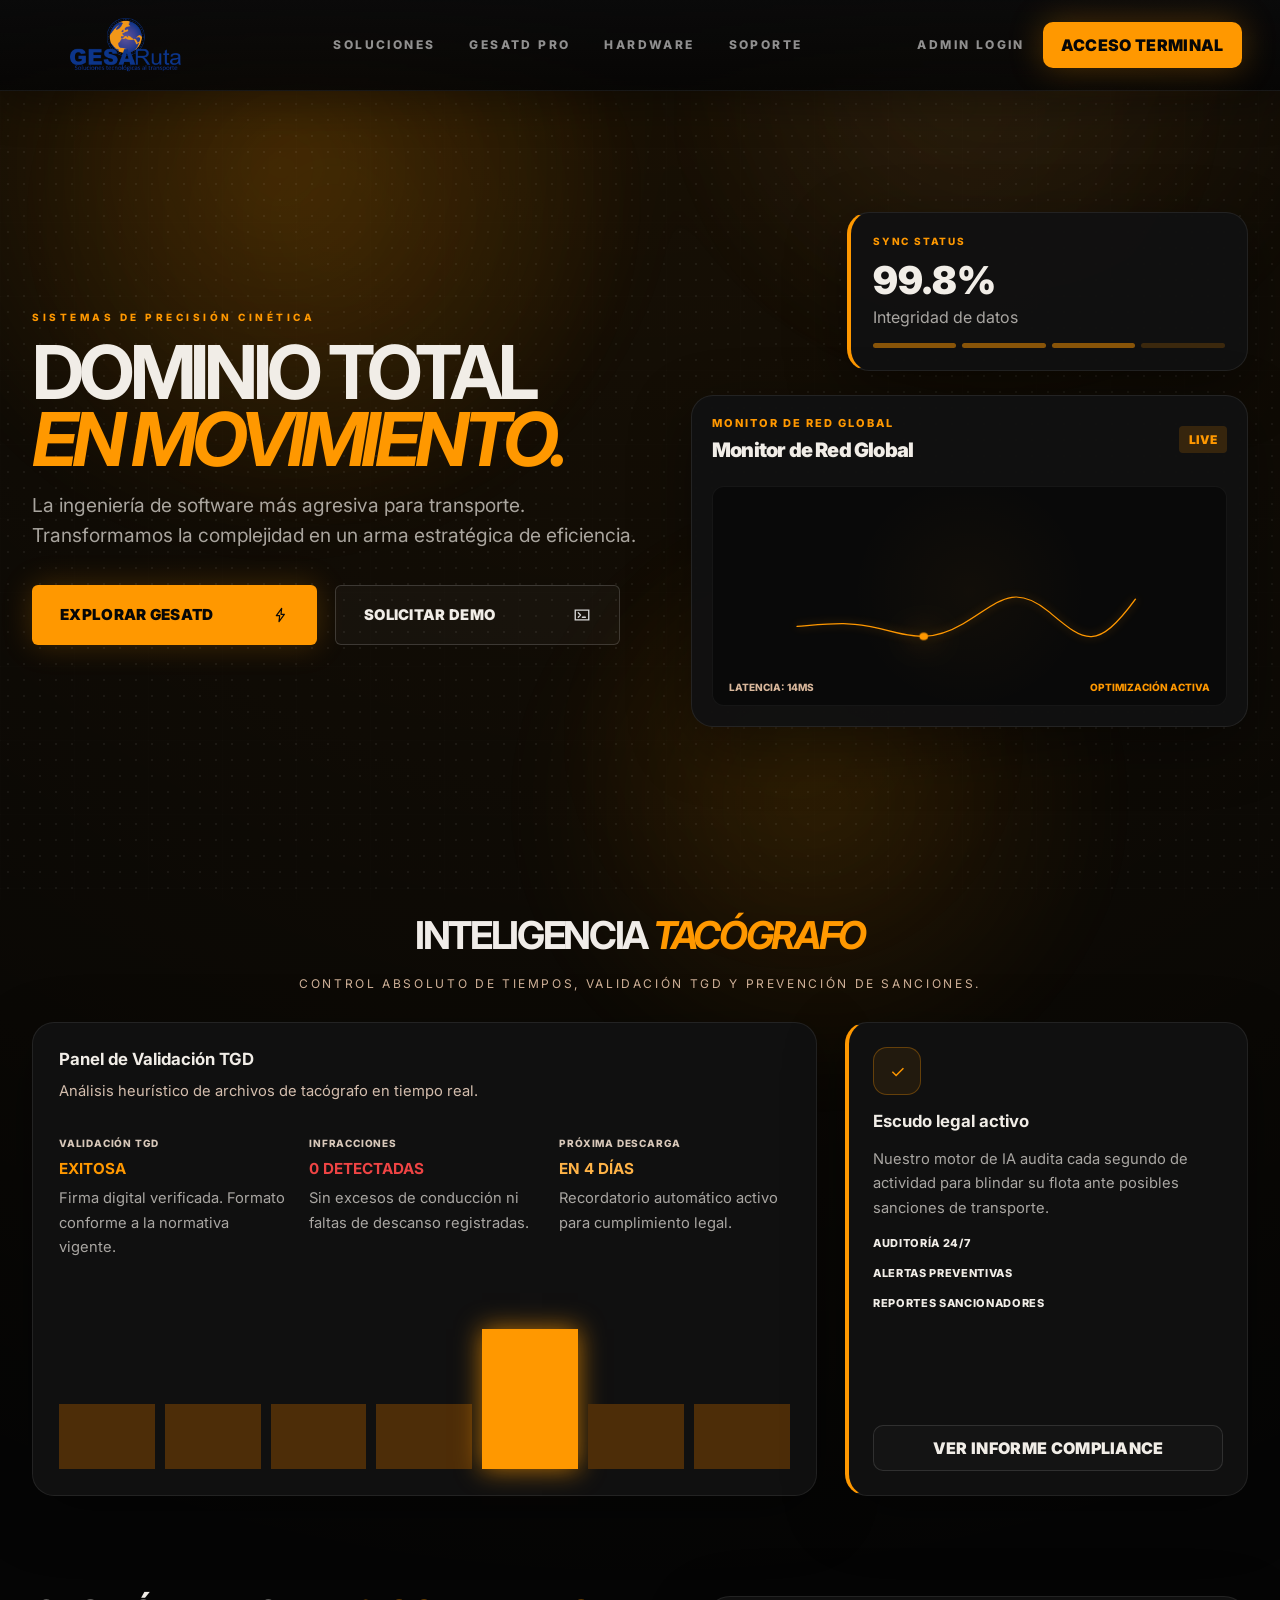
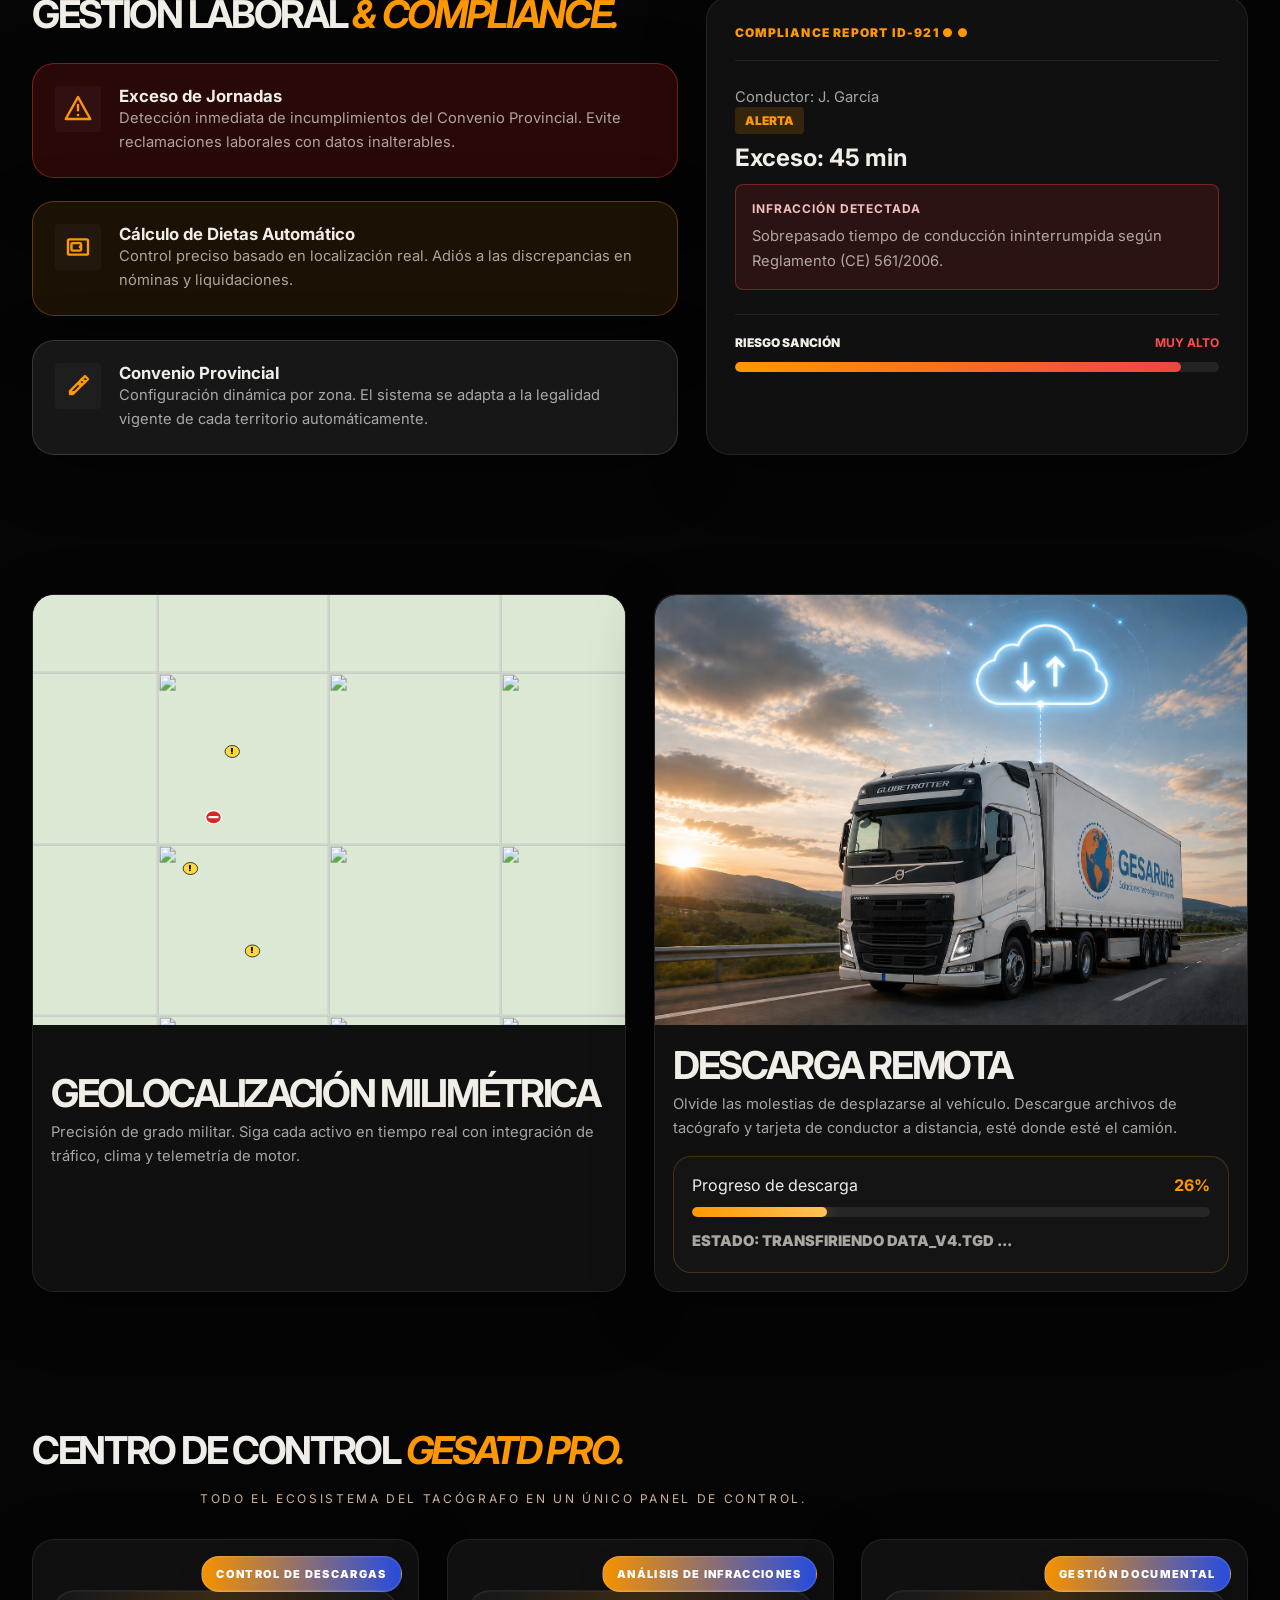
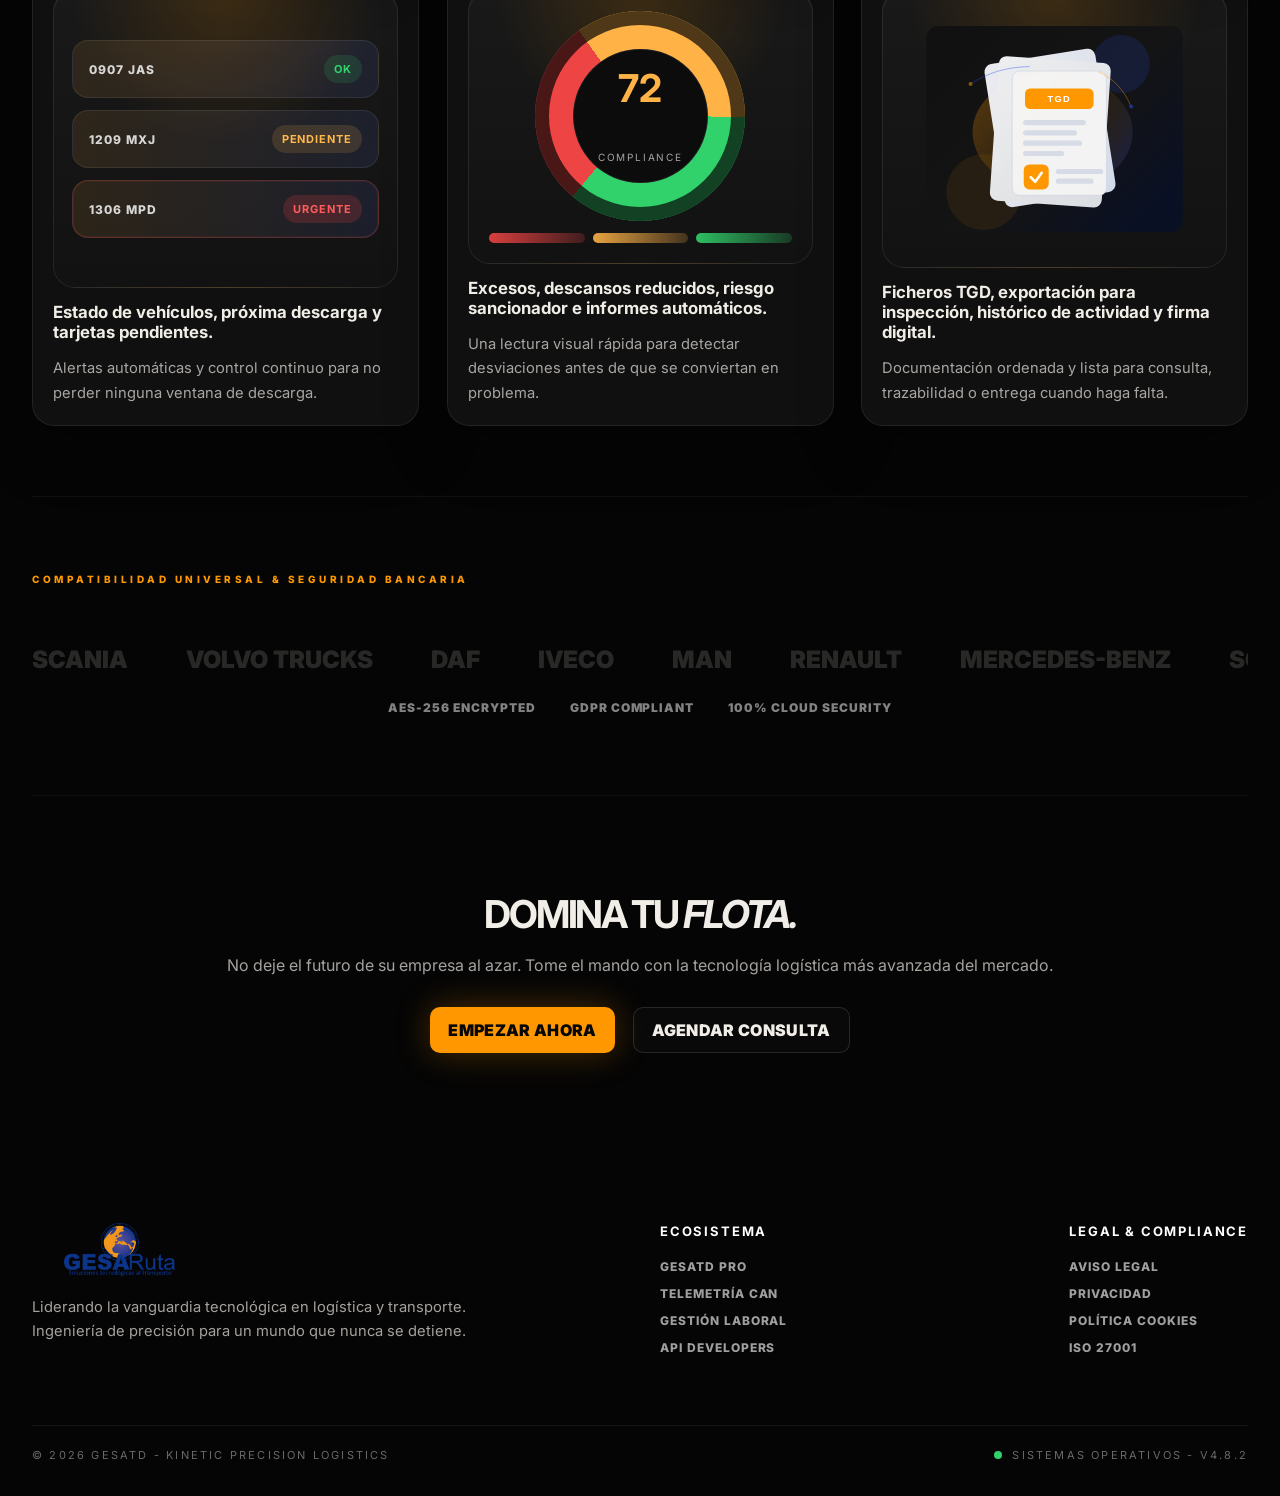
==== index.html @ 8fbcba7f "feat: refine control center cards" ====
<!DOCTYPE html>
<html lang="es">
  <head>
    <meta charset="UTF-8" />
    <meta name="viewport" content="width=device-width, initial-scale=1.0" />
    <title>Gesa Ruta</title>
    <link rel="preconnect" href="https://fonts.googleapis.com" />
    <link rel="preconnect" href="https://fonts.gstatic.com" crossorigin />
    <link href="https://fonts.googleapis.com/css2?family=Inter:wght@400;500;600;700;800;900&display=swap" rel="stylesheet" />
    <link rel="stylesheet" href="styles.css?v=control-center-1" />
  </head>
  <body>
    <div class="backdrop-grid"></div>
    <div class="backdrop-noise"></div>

    <header class="topbar">
      <div class="brand">
        <img class="brand-logo-full" src="gesaruta.png?v=2" alt="GesaRuta" />
      </div>

      <nav class="nav" aria-label="Navegación principal">
        <a href="#soluciones">Soluciones</a>
        <a href="#tacografo">Gesatd Pro</a>
        <a href="#hardware">Hardware</a>
        <a href="#contacto">Soporte</a>
      </nav>

      <div class="top-actions">
        <a class="link-muted" href="#contacto">Admin login</a>
        <a class="cta" href="#contacto">Acceso terminal</a>
      </div>
    </header>

    <main>
      <section class="hero section" id="hero">
        <div class="hero-copy reveal">
          <p class="eyebrow">Sistemas de precisión cinética</p>
          <h1>
            <span class="block">DOMINIO TOTAL</span>
            <span class="block accent">EN MOVIMIENTO.</span>
          </h1>
          <p class="lead">
            La ingeniería de software más agresiva para transporte. Transformamos la complejidad en un arma estratégica de eficiencia.
          </p>
          <div class="hero-actions">
            <a class="cta hero-cta" href="#soluciones">
              <span>Explorar GESATD</span>
              <svg class="cta-icon" aria-hidden="true" viewBox="0 0 24 24" role="img">
                <path d="M13 2L5 13h5l-1 9 8-11h-5l1-9z" fill="none" stroke="currentColor" stroke-width="1.8" stroke-linejoin="round" stroke-linecap="round" />
              </svg>
            </a>
            <a class="ghost hero-ghost" href="#contacto">
              <span>Solicitar demo</span>
              <svg class="ghost-icon" aria-hidden="true" viewBox="0 0 24 24" role="img">
                <path d="M3 5.5h18v13H3z" fill="none" stroke="currentColor" stroke-width="1.8" rx="2" ry="2" />
                <path d="M7 9l3 3-3 3" fill="none" stroke="currentColor" stroke-width="1.8" stroke-linecap="round" stroke-linejoin="round" />
                <path d="M12.5 15h4" fill="none" stroke="currentColor" stroke-width="1.8" stroke-linecap="round" />
              </svg>
            </a>
          </div>
        </div>

        <aside class="hero-side reveal">
          <article class="status-card">
            <p class="mini-label">Sync status</p>
            <div class="status-value">99.8%</div>
            <p class="mini-copy">Integridad de datos</p>
            <div class="progress-steps">
              <span></span><span></span><span></span><span></span>
            </div>
          </article>

          <article class="dashboard-card">
            <div class="card-head">
              <div>
                <p class="mini-label">Monitor de Red Global</p>
                <h3>Monitor de Red Global</h3>
              </div>
              <span class="live">Live</span>
            </div>
            <div class="graph-frame">
              <div class="graph-grid"></div>
              <svg class="graph-wave" viewBox="0 0 700 220" preserveAspectRatio="none" aria-hidden="true">
                <path id="graphPath" d="M 70 120 C 125 115, 155 110, 205 124 S 285 151, 340 115 S 420 38, 478 92 S 555 170, 620 70" />
                <circle class="graph-point" cx="0" cy="0" r="7">
                  <animateMotion dur="5.5s" repeatCount="indefinite" rotate="auto">
                    <mpath href="#graphPath" xlink:href="#graphPath"></mpath>
                  </animateMotion>
                </circle>
              </svg>
              <div class="graph-footer">
                <span>Latencia: 14ms</span>
                <span>Optimización activa</span>
              </div>
            </div>
          </article>
        </aside>
      </section>

      <section class="section feature-band reveal" id="soluciones">
        <div class="section-title center">
          <h2><span>INTELIGENCIA</span> <span class="accent">TACÓGRAFO</span></h2>
          <p>Control absoluto de tiempos, validación TGD y prevención de sanciones.</p>
        </div>

        <div class="split-layout" id="tacografo">
          <article class="wide-panel">
            <div class="panel-copy">
              <h3>Panel de Validación TGD</h3>
              <p>Análisis heurístico de archivos de tacógrafo en tiempo real.</p>
            </div>
            <div class="metrics-row">
              <div class="metric">
                <span>Validación TGD</span>
                <strong class="ok">Exitosa</strong>
                <p>Firma digital verificada. Formato conforme a la normativa vigente.</p>
              </div>
              <div class="metric">
                <span>Infracciones</span>
                <strong class="bad">0 detectadas</strong>
                <p>Sin excesos de conducción ni faltas de descanso registradas.</p>
              </div>
              <div class="metric">
                <span>Próxima descarga</span>
                <strong class="warn">En 4 días</strong>
                <p>Recordatorio automático activo para cumplimiento legal.</p>
              </div>
            </div>
            <div class="bar-chart">
              <span></span><span></span><span></span><span></span><span class="peak"></span><span></span><span></span>
            </div>
          </article>

          <article class="side-panel">
            <div class="side-icon">✓</div>
            <h3>Escudo legal activo</h3>
            <p>Nuestro motor de IA audita cada segundo de actividad para blindar su flota ante posibles sanciones de transporte.</p>
            <ul>
              <li>Auditoría 24/7</li>
              <li>Alertas preventivas</li>
              <li>Reportes sancionadores</li>
            </ul>
            <a class="ghost block-button" href="#contacto">Ver informe compliance</a>
          </article>
        </div>
      </section>

      <section class="section compliance reveal">
        <div class="two-col">
          <div class="left-stack">
            <h2>GESTIÓN LABORAL <span class="accent">& COMPLIANCE.</span></h2>
            <article class="alert-card red">
              <svg class="alert-ico" aria-hidden="true" viewBox="0 0 24 24" role="img">
                <path d="M12 3 2.8 19.5h18.4L12 3z" fill="none" stroke="currentColor" stroke-width="1.8" stroke-linejoin="round"/>
                <path d="M12 9v4" fill="none" stroke="currentColor" stroke-width="1.8" stroke-linecap="round"/>
                <circle cx="12" cy="16.5" r="1" fill="currentColor"/>
              </svg>
              <div>
                <h3>Exceso de Jornadas</h3>
                <p>Detección inmediata de incumplimientos del Convenio Provincial. Evite reclamaciones laborales con datos inalterables.</p>
              </div>
            </article>
            <article class="alert-card amber">
              <svg class="alert-ico" aria-hidden="true" viewBox="0 0 24 24" role="img">
                <rect x="4.5" y="6.3" width="15" height="11.4" rx="1.1" fill="none" stroke="currentColor" stroke-width="1.8"/>
                <rect x="7.1" y="9.1" width="7.2" height="5.6" rx="0.9" fill="none" stroke="currentColor" stroke-width="1.8"/>
                <circle cx="13.7" cy="11.9" r="1.2" fill="currentColor"/>
              </svg>
              <div>
                <h3>Cálculo de Dietas Automático</h3>
                <p>Control preciso basado en localización real. Adiós a las discrepancias en nóminas y liquidaciones.</p>
              </div>
            </article>
            <article class="alert-card gray">
              <svg class="alert-ico" aria-hidden="true" viewBox="0 0 24 24" role="img">
                <path d="M6 15.8 12.1 9.7l2.2 2.2-6.1 6.1H6v-2.2z" fill="none" stroke="currentColor" stroke-width="1.8" stroke-linejoin="round"/>
                <path d="M12.7 9 15 6.7l2.3 2.3-2.3 2.3z" fill="none" stroke="currentColor" stroke-width="1.8" stroke-linejoin="round"/>
                <path d="M14.9 6.8 17.2 4.5l2.3 2.3-2.3 2.3z" fill="none" stroke="currentColor" stroke-width="1.8" stroke-linejoin="round"/>
                <path d="M7 16.7h2.2" fill="none" stroke="currentColor" stroke-width="1.8" stroke-linecap="round"/>
              </svg>
              <div>
                <h3>Convenio Provincial</h3>
                <p>Configuración dinámica por zona. El sistema se adapta a la legalidad vigente de cada territorio automáticamente.</p>
              </div>
            </article>
          </div>

          <article class="report-card">
            <div class="report-head">
              <span>Compliance report ID-921</span>
              <span class="dots">● ●</span>
            </div>
            <div class="report-body">
              <p>Conductor: J. García</p>
              <span class="tag">Alerta</span>
              <h3>Exceso: 45 min</h3>
              <div class="issue-box">
                <strong>Infracción detectada</strong>
                <p>Sobrepasado tiempo de conducción ininterrumpida según Reglamento (CE) 561/2006.</p>
              </div>
            </div>
            <div class="risk">
              <div class="risk-head"><span>Riesgo sanción</span><strong>Muy alto</strong></div>
              <div class="risk-bar"><span></span></div>
            </div>
          </article>
        </div>
      </section>

      <section class="section geo-split reveal" id="geolocalizacion">
        <article class="geo-card">
          <div class="geo-map" aria-label="Mapa de ruta Santander Madrid con seguimiento en tiempo real">
            <div class="real-map-tiles" aria-hidden="true">
              <div class="real-map-grid">
                <img src="https://tile.openstreetmap.org/8/123/93.png" alt="" />
                <img src="https://tile.openstreetmap.org/8/124/93.png" alt="" />
                <img src="https://tile.openstreetmap.org/8/125/93.png" alt="" />
                <img src="https://tile.openstreetmap.org/8/126/93.png" alt="" />
                <img src="https://tile.openstreetmap.org/8/123/94.png" alt="" />
                <img src="https://tile.openstreetmap.org/8/124/94.png" alt="" />
                <img src="https://tile.openstreetmap.org/8/125/94.png" alt="" />
                <img src="https://tile.openstreetmap.org/8/126/94.png" alt="" />
                <img src="https://tile.openstreetmap.org/8/123/95.png" alt="" />
                <img src="https://tile.openstreetmap.org/8/124/95.png" alt="" />
                <img src="https://tile.openstreetmap.org/8/125/95.png" alt="" />
                <img src="https://tile.openstreetmap.org/8/126/95.png" alt="" />
                <img src="https://tile.openstreetmap.org/8/123/96.png" alt="" />
                <img src="https://tile.openstreetmap.org/8/124/96.png" alt="" />
                <img src="https://tile.openstreetmap.org/8/125/96.png" alt="" />
                <img src="https://tile.openstreetmap.org/8/126/96.png" alt="" />
              </div>
            </div>
            <svg class="geo-route" viewBox="0 0 820 720" preserveAspectRatio="none" role="img" aria-label="Ruta activa Santander Madrid">
              <defs>
                <pattern id="map-grid" width="52" height="52" patternUnits="userSpaceOnUse">
                  <path d="M 52 0 H 0 V 52" fill="none" stroke="#cad8c7" stroke-width="1" opacity=".55" />
                </pattern>
              </defs>
              <rect class="map-base" width="820" height="720" />
              <path class="map-water" d="M 0 0 H 820 V 56 C 738 66 682 50 602 58 C 527 66 470 62 394 72 C 320 82 247 63 168 73 C 89 84 43 86 0 72 Z" />
              <path class="map-coast" d="M 0 72 C 43 86 89 84 168 73 C 247 63 320 82 394 72 C 470 62 527 66 602 58 C 682 50 738 66 820 56" />
              <g class="map-terrain">
                <path d="M 30 96 L 88 72 L 151 83 L 205 116 L 181 154 L 111 151 L 57 132 Z" />
                <path d="M 172 91 L 246 78 L 312 98 L 294 151 L 226 167 L 169 135 Z" />
                <path d="M 446 90 L 512 72 L 585 86 L 638 126 L 606 165 L 519 151 L 459 132 Z" />
                <path d="M 620 93 L 724 88 L 802 126 L 778 183 L 689 174 L 629 139 Z" />
                <path d="M 68 185 L 139 171 L 206 197 L 188 252 L 112 265 L 54 226 Z" />
                <path d="M 292 183 L 369 164 L 442 190 L 426 242 L 340 255 L 279 225 Z" />
                <path d="M 501 203 L 574 184 L 647 215 L 625 270 L 543 279 L 487 245 Z" />
                <path d="M 682 228 L 772 215 L 836 256 L 803 314 L 722 302 L 674 269 Z" />
                <path d="M 27 310 L 104 291 L 171 322 L 145 379 L 61 371 L 10 342 Z" />
                <path d="M 209 304 L 287 285 L 360 321 L 336 380 L 252 372 L 194 338 Z" />
                <path d="M 405 315 L 487 292 L 571 329 L 543 392 L 456 385 L 392 350 Z" />
                <path d="M 612 350 L 700 329 L 787 366 L 760 431 L 668 425 L 600 387 Z" />
                <path d="M 93 432 L 171 412 L 250 443 L 224 502 L 139 505 L 77 466 Z" />
                <path d="M 302 441 L 386 419 L 460 452 L 437 514 L 348 519 L 289 478 Z" />
                <path d="M 514 448 L 602 426 L 683 462 L 659 523 L 564 527 L 501 487 Z" />
                <path d="M 6 565 L 80 543 L 154 579 L 128 638 L 44 633 L -12 600 Z" />
                <path d="M 193 557 L 273 535 L 349 570 L 326 632 L 234 635 L 180 593 Z" />
                <path d="M 407 560 L 495 535 L 573 575 L 544 637 L 454 636 L 394 599 Z" />
                <path d="M 621 563 L 713 541 L 805 583 L 779 647 L 683 646 L 609 605 Z" />
                <path d="M 115 665 L 205 646 L 284 686 L 254 737 L 152 731 L 93 697 Z" />
                <path d="M 508 664 L 604 643 L 693 686 L 666 737 L 558 735 L 489 700 Z" />
              </g>
              <rect class="map-grid-fill" width="820" height="720" fill="url(#map-grid)" />
              <g class="map-roads">
                <path class="road-main" d="M 392 101 C 350 116 307 135 284 161 C 268 181 270 198 276 207 C 284 230 300 254 322 287 C 281 312 240 337 205 363" />
                <path class="road-main" d="M 166 439 C 181 412 194 386 205 363 C 244 341 286 315 322 287 C 372 266 438 247 500 250 C 536 251 566 252 590 252" />
                <path class="road-main" d="M 379 592 C 346 575 319 571 296 572 C 314 506 324 433 322 360 C 321 331 320 306 322 287 C 410 244 523 202 642 174" />
                <path class="road-main" d="M 166 439 C 219 476 285 519 379 592" />
                <path class="road-main" d="M 118 224 C 126 274 159 324 205 363 C 198 393 185 419 166 439" />
                <path class="road-main" d="M 468 128 C 520 149 583 166 642 174 C 630 202 610 228 590 252" />
                <path class="road-main" d="M 468 128 C 516 154 554 195 590 252 C 640 245 698 233 760 218" />
                <path class="road-main" d="M 58 564 C 92 526 128 485 166 439" />
                <path class="road-minor" d="M 118 224 C 166 220 222 213 276 207" />
                <path class="road-minor" d="M 205 363 C 285 359 370 344 456 320 C 503 307 548 284 590 252" />
                <path class="road-minor" d="M 166 439 C 246 423 326 408 407 389 C 494 369 586 341 680 306" />
                <path class="road-minor" d="M 58 564 C 128 541 207 547 296 572" />
                <path class="road-minor" d="M 642 174 C 704 160 760 150 820 142" />
              </g>
              <g class="map-shields">
                <g transform="translate(302 220)"><rect width="34" height="18" rx="3"></rect><text x="17" y="12">A-67</text></g>
                <g transform="translate(214 400)"><rect width="32" height="18" rx="3"></rect><text x="16" y="12">A-62</text></g>
                <g transform="translate(335 284)"><rect width="35" height="19" rx="3"></rect><text x="17.5" y="13">AP-1</text></g>
                <g transform="translate(377 560)"><rect width="34" height="18" rx="3"></rect><text x="17" y="12">AP-6</text></g>
                <g transform="translate(635 154)"><rect width="34" height="18" rx="3"></rect><text x="17" y="12">AP-68</text></g>
                <g transform="translate(130 254)"><rect width="34" height="18" rx="3"></rect><text x="17" y="12">A-66</text></g>
              </g>
              <path class="geo-road" id="geo-road" d="M 477 52 L 438 84 L 423 182 L 403 241 L 392 297 L 387 348 L 348 369 L 278 359 L 214 324 L 190 296" />
              <path class="geo-path" id="geo-path" d="M 477 52 L 438 84 L 423 182 L 403 241 L 392 297 L 387 348 L 348 369 L 278 359 L 214 324 L 190 296" />
              <path class="geo-travelled" id="geo-travelled" d="M 477 52 L 438 84 L 423 182 L 403 241 L 392 297 L 387 348 L 348 369 L 278 359 L 214 324 L 190 296" />
              <g class="map-warnings">
                <g transform="translate(276 262)"><circle r="10" /><text y="4">!</text></g>
                <g transform="translate(218 458)"><circle r="10" /><text y="4">!</text></g>
                <g transform="translate(304 596)"><circle r="10" /><text y="4">!</text></g>
                <g class="blocked" transform="translate(250 372)"><circle r="11" /><rect x="-7" y="-2" width="14" height="4" rx="1" /></g>
              </g>
              <g class="route-pins">
                <circle class="pin-start" id="pin-start" cx="477" cy="52" r="8" />
                <path class="pin-end" id="pin-end" d="M190 286c-6 0-10 4-10 10 0 8 10 19 10 19s10-11 10-19c0-6-4-10-10-10z" />
                <circle class="pin-end-dot" id="pin-end-dot" cx="190" cy="296" r="3.5" />
              </g>
              <g class="geo-vehicle" id="geo-vehicle">
                <circle class="geo-pulse" r="18"></circle>
                <g class="geo-truck" aria-hidden="true" transform="scale(.72)">
                  <ellipse class="truck-shadow" cx="0" cy="14" rx="18" ry="7"></ellipse>
                  <rect class="truck-cargo" x="-15" y="-42" width="30" height="27" rx="3"></rect>
                  <path class="truck-cargo-lines" d="M-9 -37v17M0 -39v19M9 -37v17M-11 -29h22"></path>
                  <path class="truck-cab-face" d="M-17 -13h34l4 13v20h-42V0z"></path>
                  <path class="truck-roof" d="M-12 -20h24l5 7h-34z"></path>
                  <path class="truck-window" d="M-11 -10h22l3 10h-28z"></path>
                  <path class="truck-grille" d="M-10 5h20v10h-20z"></path>
                  <path class="truck-grille-line" d="M-7 8h14M-7 12h14"></path>
                  <circle class="truck-light left" cx="-14" cy="8" r="3"></circle>
                  <circle class="truck-light right" cx="14" cy="8" r="3"></circle>
                  <rect class="truck-bumper" x="-18" y="17" width="36" height="5" rx="2"></rect>
                </g>
              </g>
            </svg>
          </div>
          <div class="geo-copy">
            <h2>GEOLOCALIZACIÓN MILIMÉTRICA</h2>
            <p>Precisión de grado militar. Siga cada activo en tiempo real con integración de tráfico, clima y telemetría de motor.</p>
          </div>
        </article>

        <article class="download-card">
          <div class="download-visual">
            <img class="download-truck-image" src="camion_gesa_dr.png?v=6" alt="Camión GesaRuta" />
          </div>
          <div class="download-copy">
            <h2>DESCARGA REMOTA</h2>
            <p>Olvide las molestias de desplazarse al vehículo. Descargue archivos de tacógrafo y tarjeta de conductor a distancia, esté donde esté el camión.</p>
            <div class="download-progress">
              <div class="download-head">
                <span>Progreso de descarga</span>
                <strong id="download-percent">0%</strong>
              </div>
              <div class="download-bar" role="progressbar" aria-label="Progreso de descarga remota" aria-valuemin="0" aria-valuemax="100" aria-valuenow="0">
                <span id="download-fill"></span>
              </div>
              <p class="download-state" id="download-state">Estado: conectando con data_v4.tgd ...</p>
            </div>
          </div>
        </article>
      </section>

      <section class="section hardware reveal" id="hardware">
        <div class="section-title">
          <h2><span>CENTRO DE CONTROL</span> <span class="accent">GESATD PRO.</span></h2>
          <p>Todo el ecosistema del tacógrafo en un único panel de control.</p>
        </div>
        <div class="hardware-grid">
          <article class="hardware-card">
            <span class="chip">CONTROL DE DESCARGAS</span>
            <div class="module-visual module-downloads" aria-hidden="true">
              <div class="module-mini-dashboard">
                <div class="module-mini-row">
                  <span>0907 JAS</span>
                  <strong class="state-ok">OK</strong>
                </div>
                <div class="module-mini-row">
                  <span>1209 MXJ</span>
                  <strong class="state-pending">PENDIENTE</strong>
                </div>
                <div class="module-mini-row urgent">
                  <span>1306 MPD</span>
                  <strong class="state-urgent">URGENTE</strong>
                </div>
              </div>
            </div>
            <h3>Estado de vehículos, próxima descarga y tarjetas pendientes.</h3>
            <p>Alertas automáticas y control continuo para no perder ninguna ventana de descarga.</p>
          </article>
          <article class="hardware-card">
            <span class="chip">ANÁLISIS DE INFRACCIONES</span>
            <div class="module-visual module-compliance" aria-hidden="true">
              <div class="module-score-ring">
                <div class="module-score-core">
                  <strong>72</strong>
                  <span>Compliance</span>
                </div>
              </div>
              <div class="module-bar-legend">
                <span class="legend-red"></span>
                <span class="legend-amber"></span>
                <span class="legend-green"></span>
              </div>
            </div>
            <h3>Excesos, descansos reducidos, riesgo sancionador e informes automáticos.</h3>
            <p>Una lectura visual rápida para detectar desviaciones antes de que se conviertan en problema.</p>
          </article>
          <article class="hardware-card">
            <span class="chip">GESTIÓN DOCUMENTAL</span>
            <div class="module-visual module-docs" aria-hidden="true">
              <div class="doc-carousel">
                <img class="doc-slide is-active" src="doc-archive-1.svg?v=1" alt="" />
                <img class="doc-slide" src="doc-archive-2.svg?v=1" alt="" />
                <img class="doc-slide" src="doc-archive-3.svg?v=1" alt="" />
              </div>
            </div>
            <h3>Ficheros TGD, exportación para inspección, histórico de actividad y firma digital.</h3>
            <p>Documentación ordenada y lista para consulta, trazabilidad o entrega cuando haga falta.</p>
          </article>
        </div>
      </section>

      <section class="section compat reveal">
        <p class="eyebrow center">Compatibilidad universal & seguridad bancaria</p>
        <div class="compat-strip">
          <span>Scania</span><span>Volvo Trucks</span><span>Daf</span><span>Iveco</span><span>Man</span><span>Renault</span><span>Mercedes-Benz</span><span>Scania</span><span>Volvo Trucks</span><span>Daf</span>
        </div>
        <div class="security-row">
          <span>AES-256 encrypted</span>
          <span>GDPR compliant</span>
          <span>100% cloud security</span>
        </div>
      </section>

      <section class="section final-cta reveal">
        <h2>DOMINA TU <span class="accent">FLOTA.</span></h2>
        <p>No deje el futuro de su empresa al azar. Tome el mando con la tecnología logística más avanzada del mercado.</p>
        <div class="hero-actions center">
          <a class="cta" href="#contacto">Empezar ahora</a>
          <a class="ghost" href="#contacto">Agendar consulta</a>
        </div>
      </section>

      <section class="section contact reveal" id="contacto">
        <div class="contact-brand">
          <div class="brand">
            <img class="brand-logo-full" src="gesaruta.png?v=2" alt="GesaRuta" />
          </div>
          <p>Liderando la vanguardia tecnológica en logística y transporte. Ingeniería de precisión para un mundo que nunca se detiene.</p>
        </div>
        <div class="contact-cols">
          <div>
            <h3>Ecosistema</h3>
            <a href="#soluciones">Gesatd Pro</a>
            <a href="#hardware">Telemetría CAN</a>
            <a href="#contacto">Gestión laboral</a>
            <a href="#contacto">API developers</a>
          </div>
          <div>
            <h3>Legal & compliance</h3>
            <a href="#contacto">Aviso legal</a>
            <a href="#contacto">Privacidad</a>
            <a href="#contacto">Política cookies</a>
            <a href="#contacto">ISO 27001</a>
          </div>
        </div>
      </section>
    </main>

    <footer class="footer">
      <span>© 2026 GESATD - Kinetic precision logistics</span>
      <span class="status-dot"><i></i> Sistemas operativos - v4.8.2</span>
    </footer>

    <script src="script.js?v=control-center-2"></script>
  </body>
</html>
---- styles.css ----
:root {
  --bg: #050505;
  --panel: rgba(17, 17, 17, 0.96);
  --panel-soft: rgba(22, 22, 22, 0.9);
  --text: #f1ede7;
  --muted: rgba(241, 237, 231, 0.68);
  --accent: #ff9800;
  --accent-soft: rgba(255, 152, 0, 0.14);
  --red: #a72b2b;
  --amber: #6d4308;
  --line: rgba(255, 152, 0, 0.16);
}

* { box-sizing: border-box; }
html { scroll-behavior: smooth; }
body {
  margin: 0;
  font-family: "Inter", sans-serif;
  background: radial-gradient(circle at top, rgba(255, 152, 0, 0.08), transparent 34%), var(--bg);
  color: var(--text);
  overflow-x: hidden;
}
a { color: inherit; text-decoration: none; }

body::before,
body::after {
  content: "";
  position: fixed;
  inset: -20vmax;
  pointer-events: none;
  z-index: -1;
  background:
    radial-gradient(circle at 30% 30%, rgba(255, 152, 0, 0.16), transparent 24%),
    radial-gradient(circle at 70% 20%, rgba(255, 180, 90, 0.08), transparent 22%),
    radial-gradient(circle at 60% 75%, rgba(255, 152, 0, 0.1), transparent 20%);
  filter: blur(24px);
  animation: driftGlow 18s ease-in-out infinite alternate;
}
body::after {
  inset: -10vmax;
  opacity: 0.45;
  animation-duration: 26s;
  animation-direction: alternate-reverse;
}

.backdrop-grid, .backdrop-noise { position: fixed; inset: 0; pointer-events: none; }
.backdrop-grid {
  background-image: linear-gradient(rgba(255,255,255,0.03) 1px, transparent 1px), linear-gradient(90deg, rgba(255,255,255,0.03) 1px, transparent 1px);
  background-size: 74px 74px;
  opacity: 0.35;
  animation: gridMove 36s linear infinite;
}
.backdrop-noise {
  opacity: 0.06;
  background-image: radial-gradient(circle, #fff 1px, transparent 1px);
  background-size: 16px 16px;
  animation: noiseDrift 12s steps(6) infinite;
}

.section, .footer { width: min(1500px, calc(100% - 64px)); margin: 0 auto; }
.topbar {
  width: 100%;
  display: grid;
  grid-template-columns: auto 1fr auto;
  align-items: center;
  padding: 18px clamp(24px, 3vw, 48px); position: sticky; top: 0; z-index: 20;
  background: linear-gradient(180deg, rgba(10,10,10,0.98), rgba(5,5,5,0.88));
  backdrop-filter: blur(10px);
  border-bottom: 1px solid rgba(255,255,255,0.06);
  border-radius: 0;
  box-shadow: 0 12px 40px rgba(0, 0, 0, 0.35);
  gap: 24px;
}
.brand, .hero-actions, .security-row, .contact-cols, .progress-steps { display: flex; align-items: center; gap: 18px; }
.top-actions {
  display: flex;
  align-items: center;
  gap: 18px;
  justify-self: end;
}
.nav {
  display: flex;
  gap: 34px;
  justify-self: center;
  margin: 0;
}
.brand-logo-full {
  width: 180px !important;
  max-width: 180px !important;
  max-height: 54px !important;
  height: auto;
  display: block;
  object-fit: contain;
  flex: none;
}
.brand-name { font-weight: 900; font-size: 1.15rem; letter-spacing: 0.02em; line-height: 1; }
.nav a, .link-muted {
  text-transform: uppercase; font-size: 12px; letter-spacing: 0.2em; font-weight: 800; color: rgba(255,255,255,0.55);
  line-height: 1;
}

.section { padding: 70px 0; }
.section[id] { scroll-margin-top: 110px; }
.hero { min-height: 84vh; display: grid; grid-template-columns: 1.05fr 0.95fr; gap: 44px; align-items: center; }
.eyebrow {
  display: inline-block; color: var(--accent); text-transform: uppercase; letter-spacing: 0.35em;
  font-size: 10px; font-weight: 800; margin-bottom: 16px;
}
.center { text-align: center; }
h1, h2, h3, p { margin: 0; }
h1 {
  font-size: clamp(3rem, 5.8vw, 5.8rem); line-height: 0.9; letter-spacing: -0.07em;
  text-transform: uppercase; margin-bottom: 18px;
}
h2 {
  font-size: clamp(1.8rem, 3vw, 3.4rem); line-height: 0.96; letter-spacing: -0.06em; text-transform: uppercase;
}
h3 { font-size: 1.05rem; }
.block { display: block; }
.accent { color: var(--accent); font-style: italic; }
.lead, .section-title p, .geo-copy p, .download-card p, .final-cta p, .contact-brand p, .hardware-card p, .side-panel p, .wide-panel p, .metric p, .alert-card p, .report-body p {
  color: var(--muted); line-height: 1.65; font-size: 0.92rem;
}
.lead {
  max-width: 620px;
  font-size: 1.2rem;
  line-height: 1.55;
}

.cta, .ghost {
  min-height: 46px; padding: 0 18px; border-radius: 10px; display: inline-flex; align-items: center; justify-content: center;
  text-transform: uppercase; font-weight: 900; letter-spacing: 0.02em; transition: transform .2s ease, box-shadow .2s ease, border-color .2s ease;
}
.cta { background: var(--accent); color: #070707; box-shadow: 0 0 34px rgba(255,152,0,0.28); }
.ghost { border: 1px solid rgba(255,255,255,0.12); background: rgba(255,255,255,0.02); }
.cta:hover, .ghost:hover { transform: translateY(-2px); }

.hero-actions {
  gap: 18px;
  margin-top: 34px;
}
.hero-cta, .hero-ghost {
  min-height: 60px;
  padding: 0 28px;
  border-radius: 6px;
  min-width: 285px;
  justify-content: space-between;
  gap: 16px;
}
.hero-cta {
  font-size: 0.95rem;
  box-shadow: 0 0 30px rgba(255, 152, 0, 0.22);
}
.hero-ghost {
  font-size: 0.92rem;
  border-color: rgba(255,255,255,0.16);
  background: rgba(255,255,255,0.03);
}
.cta-icon, .ghost-icon {
  display: inline-flex;
  align-items: center;
  justify-content: center;
  flex: none;
}
.cta-icon { font-size: 1rem; }
.ghost-icon {
  width: 18px;
  height: 18px;
  opacity: 0.95;
}
.hero-cta .cta-icon {
  width: 16px;
  height: 16px;
  color: #0a0a0a;
}
.hero-ghost .ghost-icon {
  color: rgba(255,255,255,0.88);
}

.hero-side { display: grid; gap: 24px; }
.hero-copy { padding-top: 12px; }
.status-card, .dashboard-card, .wide-panel, .side-panel, .report-card, .geo-card, .download-card, .hardware-card, .alert-card {
  background: var(--panel); border: 1px solid rgba(255,255,255,0.08); border-radius: 22px;
  box-shadow: 0 18px 60px rgba(0,0,0,0.38);
}
.status-card { padding: 22px; width: 72%; justify-self: end; border-left: 4px solid var(--accent); }
.mini-label { color: var(--accent); text-transform: uppercase; letter-spacing: .18em; font-size: 10px; font-weight: 800; }
.status-value { font-size: clamp(2rem, 3vw, 2.8rem); font-weight: 900; margin: 10px 0 4px; }
.mini-copy { color: var(--muted); margin-bottom: 16px; }
.progress-steps { gap: 6px; }
.progress-steps span { display: block; height: 5px; border-radius: 999px; background: rgba(255, 152, 0, 0.5); flex: 1; }
.progress-steps span:last-child { background: rgba(255, 152, 0, 0.18); }
.progress-steps span:nth-child(1) { animation: pulseBar 1.8s ease-in-out infinite; }
.progress-steps span:nth-child(2) { animation: pulseBar 1.8s ease-in-out infinite 0.18s; }
.progress-steps span:nth-child(3) { animation: pulseBar 1.8s ease-in-out infinite 0.36s; }
.progress-steps span:nth-child(4) { animation: pulseBar 1.8s ease-in-out infinite 0.54s; }
.dashboard-card { padding: 20px; width: 100%; }
.card-head, .download-head, .risk-head { display: flex; justify-content: space-between; align-items: center; }
.card-head h3 { margin-top: 8px; font-size: 1.25rem; letter-spacing: -0.04em; font-weight: 900; }
.card-head .mini-label { margin-bottom: 2px; font-size: 11px; }
.live, .tag {
  background: rgba(255,152,0,0.16); color: var(--accent); padding: 6px 10px; border-radius: 4px;
  text-transform: uppercase; font-size: 12px; font-weight: 900;
}
.graph-frame {
  margin-top: 24px;
  min-height: 220px;
  background:
    radial-gradient(circle at 50% 48%, rgba(255, 152, 0, 0.035), transparent 42%),
    #090909;
  border-radius: 12px;
  border: 1px solid rgba(255,255,255,0.05);
  position: relative;
  overflow: hidden;
  padding: 20px 18px 18px;
}
.graph-grid {
  position: absolute;
  inset: 0;
  background:
    linear-gradient(transparent 49%, rgba(255, 152, 0, 0.04) 50%, transparent 51%),
    linear-gradient(90deg, transparent 49%, rgba(255, 152, 0, 0.03) 50%, transparent 51%);
  background-size: 100% 52px, 72px 100%;
  opacity: 0.12;
  animation: gridFloat 16s linear infinite;
}
.graph-wave {
  position: absolute;
  left: 8%;
  right: 8%;
  top: 34%;
  width: 84%;
  height: 120px;
  overflow: visible;
  animation: waveDrift 5.8s ease-in-out infinite;
}
.graph-wave path {
  fill: none;
  stroke: var(--accent);
  stroke-width: 2.2;
  stroke-linecap: round;
  stroke-linejoin: round;
  filter: drop-shadow(0 0 8px rgba(255, 152, 0, 0.45));
}
.graph-point {
  fill: var(--accent);
  filter: drop-shadow(0 0 24px rgba(255, 152, 0, 0.95));
  animation: beat 2.8s ease-in-out infinite;
  transform-box: fill-box;
  transform-origin: center;
}
.graph-footer {
  position: absolute;
  left: 16px;
  right: 16px;
  bottom: 12px;
  display: flex;
  justify-content: space-between;
  text-transform: uppercase;
  font-size: 10px;
  color: rgba(255,255,255,0.74);
  font-weight: 800;
}
.graph-frame::before {
  content: "";
  position: absolute;
  inset: 18px;
  border-radius: 10px;
  background: linear-gradient(90deg, transparent, rgba(255, 152, 0, 0.08), transparent);
  transform: translateX(-120%);
  animation: sweep 7s ease-in-out infinite;
}
.graph-footer span:first-child { color: #d9b79b; }
.graph-footer span:last-child { color: var(--accent); }

.section-title { margin-bottom: 28px; }
.section-title p { max-width: 880px; margin: 20px auto 0; letter-spacing: 0.22em; text-transform: uppercase; font-size: 12px; color: #d1b299; }
.section-title h2 span:first-child, .final-cta h2 span:first-child { color: #f0ece8; }

.split-layout, .two-col, .geo-split, .hardware-grid { display: grid; gap: 28px; }
.split-layout { grid-template-columns: 1.4fr 0.72fr; align-items: stretch; }
.wide-panel { padding: 26px; }
.panel-copy p { color: #d3bdad; margin-top: 10px; }
.metrics-row { margin-top: 28px; display: grid; grid-template-columns: repeat(3, 1fr); gap: 20px; }
.metric span { color: #d8c8ba; text-transform: uppercase; font-size: 10px; font-weight: 800; letter-spacing: .08em; }
.metric strong { display: block; margin: 8px 0 8px; font-size: 0.95rem; text-transform: uppercase; }
.ok { color: var(--accent); } .bad { color: #ef4444; } .warn { color: #ffb347; }
.bar-chart { margin-top: 30px; height: 180px; display: grid; grid-template-columns: repeat(7, 1fr); align-items: end; gap: 10px; }
.bar-chart span { display: block; height: 36%; background: #4d2d08; }
.bar-chart .peak { height: 78%; background: var(--accent); box-shadow: 0 0 24px rgba(255,152,0,0.7); }
.bar-chart span { animation: barRise 2.6s ease-in-out infinite alternate; transform-origin: bottom; }
.bar-chart span:nth-child(1) { animation-delay: 0s; }
.bar-chart span:nth-child(2) { animation-delay: 0.1s; }
.bar-chart span:nth-child(3) { animation-delay: 0.2s; }
.bar-chart span:nth-child(4) { animation-delay: 0.3s; }
.bar-chart span:nth-child(5) { animation-delay: 0.4s; }
.bar-chart span:nth-child(6) { animation-delay: 0.5s; }
.bar-chart span:nth-child(7) { animation-delay: 0.6s; }
.side-panel { padding: 24px; border-left: 4px solid var(--accent); display: flex; flex-direction: column; gap: 16px; }
.side-icon, .download-icon {
  width: 48px; height: 48px; display: grid; place-items: center; border-radius: 14px; border: 1px solid rgba(255,152,0,0.3); color: var(--accent); font-size: 1.1rem;
  background: rgba(255,152,0,0.08);
}
.side-panel ul { list-style: none; padding: 0; margin: 0; display: grid; gap: 16px; }
.side-panel li { font-weight: 800; text-transform: uppercase; font-size: 11px; letter-spacing: .06em; }
.block-button { width: 100%; margin-top: auto; }

.compliance { padding-top: 30px; }
.two-col { grid-template-columns: 1fr 0.84fr; }
.left-stack { display: grid; gap: 24px; }
.left-stack h2 { margin-bottom: 6px; }
.alert-card { padding: 22px; display: flex; gap: 18px; align-items: flex-start; }
.alert-card.red { border-color: rgba(167,43,43,.65); background: rgba(50,10,10,.82); }
.alert-card.amber { border-color: rgba(109,67,8,.85); background: rgba(35,21,7,.82); }
.alert-card.gray { border-color: rgba(255,255,255,.14); background: rgba(26,26,26,.92); }
.alert-ico {
  width: 46px; height: 46px; border-radius: 4px; display: grid; place-items: center; font-weight: 900;
  background: rgba(255,255,255,0.03); color: #ff9800; flex: none;
  padding: 7px;
  box-sizing: border-box;
}
.report-card { padding: 28px; border-radius: 24px; }
.report-head { padding-bottom: 20px; border-bottom: 1px solid rgba(255,255,255,.08); text-transform: uppercase; letter-spacing: .1em; color: var(--accent); font-size: 12px; font-weight: 900; }
.report-body { padding: 24px 0; }
.report-body h3 { margin: 14px 0 12px; font-size: 1.5rem; }
.issue-box { background: rgba(120,30,30,.28); border: 1px solid rgba(167,43,43,.65); border-radius: 8px; padding: 16px; }
.issue-box strong { display: block; text-transform: uppercase; font-size: 12px; letter-spacing: .08em; margin-bottom: 8px; color: #f3c0c0; }
.risk { border-top: 1px solid rgba(255,255,255,.08); padding-top: 20px; }
.risk-head { text-transform: uppercase; font-size: 12px; font-weight: 900; }
.risk-head strong { color: #ff4d4d; }
.risk-bar, .download-bar { margin-top: 12px; height: 10px; background: rgba(255,255,255,.08); border-radius: 999px; overflow: hidden; }
.risk-bar span, .download-bar span { display: block; height: 100%; border-radius: 999px; background: linear-gradient(90deg, #ff9800, #ef4444); width: 92%; }
.download-bar span {
  width: 0;
  background: linear-gradient(90deg, #ff9800, #ffc35a);
  box-shadow: 0 0 16px rgba(255, 152, 0, .48);
  transition: width 90ms linear;
}

.geo-split { grid-template-columns: 1fr 1fr; align-items: stretch; }
.geo-card, .download-card {
  padding: 0;
  overflow: hidden;
  height: 100%;
  display: grid;
  grid-template-rows: auto auto;
}
.geo-map,
.download-visual {
  height: clamp(340px, 35vw, 430px);
  min-height: 340px;
  overflow: hidden;
  width: 100%;
}
.geo-map {
  background: #dcefcf;
  position: relative;
  aspect-ratio: auto;
}
.geo-copy,
.download-copy {
  padding: 22px 18px 18px;
  display: flex;
  flex-direction: column;
  gap: 8px;
  min-height: 210px;
}
.geo-map-head, .geo-route { position: absolute; z-index: 1; }
.geo-map-head { z-index: 2; }
.geo-map-head {
  top: 14px; left: 14px; right: 14px; display: flex; justify-content: space-between; align-items: center;
  text-transform: uppercase; font-size: 11px; font-weight: 900; letter-spacing: .1em;
}
.geo-map-head strong, .geo-live {
  padding: 9px 11px;
  border-radius: 4px;
  background: rgba(255,255,255,.92);
  box-shadow: 0 4px 14px rgba(42, 58, 71, .16);
}
.geo-map-head strong { color: #2f3f33; }
.geo-live { display: inline-flex; align-items: center; gap: 8px; color: #2557d6; }
.geo-live i {
  width: 8px; height: 8px; border-radius: 50%; background: #32d46d;
  box-shadow: 0 0 13px #32d46d; animation: beat 1.35s ease-in-out infinite;
}
.geo-route { inset: 0; width: 100%; height: 100%; overflow: hidden; }
.geo-route,
.geo-route svg,
.geo-route > svg {
  width: 100%;
  height: 100%;
  display: block;
}
.real-map-tiles {
  position: absolute;
  inset: 0;
  z-index: 0;
  overflow: hidden;
  background: #dbe9d4;
}
.real-map-grid {
  position: absolute;
  left: 50%;
  top: 58%;
  width: 116%;
  aspect-ratio: 1;
  display: grid;
  grid-template-columns: repeat(4, 1fr);
  grid-template-rows: repeat(4, 1fr);
  transform: translate(-50%, -50%);
}
.real-map-grid img {
  display: block;
  width: 100%;
  height: 100%;
  object-fit: cover;
}
.map-base,
.map-water,
.map-coast,
.map-terrain,
.map-grid-fill,
.map-roads,
.map-shields,
.map-cities {
  display: none;
}
.map-base { fill: #f4efe2; }
.map-water { fill: #8ed0dc; }
.map-coast {
  fill: none;
  stroke: rgba(78, 135, 142, .58);
  stroke-width: 2;
}
.map-terrain path {
  fill: #bdeecb;
  opacity: .58;
}
.map-grid-fill { opacity: .13; }
.map-roads .road-main {
  fill: none;
  stroke: #ffffff;
  stroke-width: 5.8;
  stroke-linecap: round;
  stroke-linejoin: round;
  filter: drop-shadow(0 0 1px rgba(84, 96, 92, .62));
}
.map-roads .road-minor {
  fill: none;
  stroke: #bfc9c2;
  stroke-width: 1.7;
  stroke-linecap: round;
  stroke-linejoin: round;
  opacity: .78;
}
.map-shields rect {
  fill: #4f8edb;
  stroke: #ffffff;
  stroke-width: 1.5;
}
.map-shields text {
  fill: #ffffff;
  font-size: 10px;
  font-weight: 900;
  text-anchor: middle;
}
.map-cities text {
  fill: #4f5d58;
  font-size: 15px;
  font-weight: 700;
  paint-order: stroke;
  stroke: rgba(255,255,255,.9);
  stroke-width: 3.5px;
}
.geo-road,
.geo-path,
.geo-travelled,
.route-pins {
  display: none;
}
.geo-vehicle {
  display: none;
}
.geo-alt-route {
  fill: none;
  stroke: #5878ff;
  stroke-width: 4;
  stroke-linecap: round;
  stroke-linejoin: round;
  opacity: .72;
}
.geo-alt-route.second { opacity: .5; }
.geo-road { fill: none; stroke: #191071; stroke-width: 7; stroke-linecap: round; stroke-linejoin: round; }
.geo-path, .geo-travelled { fill: none; stroke-linecap: round; stroke-linejoin: round; }
.geo-path { stroke: #4326d8; stroke-width: 4.5; }
.geo-travelled { stroke: #0e00c7; stroke-width: 4.5; filter: drop-shadow(0 1px 2px rgba(8, 18, 94, .45)); }
.geo-pulse { fill: rgba(31,109,245,.22); transform-origin: center; animation: geoPing 1.6s ease-out infinite; }
.geo-vehicle.is-centered .geo-pulse { fill: rgba(255, 194, 91, .4); animation: geoLocate .7s ease-out 2; }
.geo-truck {
  transform-box: fill-box;
  transform-origin: center;
  filter: drop-shadow(0 2px 4px rgba(13, 21, 48, .35));
}
.truck-shadow { fill: rgba(15, 23, 42, .2); }
.truck-cargo { fill: #f8fafc; stroke: #172554; stroke-width: 1.5; }
.truck-cargo-lines {
  fill: none;
  stroke: #94a3b8;
  stroke-width: 1.1;
  stroke-linecap: round;
}
.truck-cab-face { fill: #2563eb; stroke: #172554; stroke-width: 1.6; }
.truck-roof { fill: #1d4ed8; stroke: #172554; stroke-width: 1.4; }
.truck-window { fill: #dbeafe; stroke: #172554; stroke-width: 1; }
.truck-grille { fill: #f8fafc; stroke: #172554; stroke-width: 1; }
.truck-grille-line {
  fill: none;
  stroke: #64748b;
  stroke-width: 1.4;
  stroke-linecap: round;
}
.truck-light { fill: #fde68a; stroke: #172554; stroke-width: .8; }
.truck-bumper { fill: #172554; }
.route-badges rect {
  fill: rgba(255,255,255,.94);
  stroke: #a9ada5;
  stroke-width: 1;
  filter: drop-shadow(0 3px 4px rgba(52, 63, 72, .24));
}
.route-badges text {
  fill: #347b1b;
  font-size: 15px;
  font-weight: 900;
}
.route-badges .km {
  fill: #545b57;
  font-size: 11px;
  font-weight: 700;
}
.map-warnings circle { fill: #ffd83d; stroke: #111; stroke-width: 1.2; }
.map-warnings text {
  fill: #111;
  font-size: 14px;
  font-weight: 900;
  text-anchor: middle;
}
.map-warnings .blocked circle { fill: #dc2626; stroke: #fff; stroke-width: 2; }
.map-warnings .blocked rect { fill: #fff; }
.pin-start { fill: #fff; stroke: #111; stroke-width: 4; }
.pin-end { fill: #d82323; stroke: #fff; stroke-width: 1.4; filter: drop-shadow(0 1px 2px rgba(0,0,0,.28)); }
.pin-end-dot { fill: #8e1111; stroke: #fff; stroke-width: 1.2; }
.real-map-labels text {
  fill: #202124;
  font-size: 18px;
  font-weight: 800;
  paint-order: stroke;
  stroke: rgba(255,255,255,.95);
  stroke-width: 5px;
  text-anchor: middle;
}
.download-card { align-content: start; }
.download-truck-image {
  width: 100%;
  height: 100%;
  object-fit: cover;
  object-position: center;
  display: block;
  border-radius: 22px 22px 0 0;
}
.download-progress { margin-top: 8px; background: rgba(255,255,255,.02); border: 1px solid rgba(255,152,0,.22); border-radius: 18px; padding: 18px; }
.download-head strong { color: var(--accent); font-variant-numeric: tabular-nums; }
.download-state { margin-top: 12px; text-transform: uppercase; font-size: 12px; font-weight: 900; color: #d2b39a; }

.hardware .section-title { margin-bottom: 30px; }
.hardware-grid { grid-template-columns: repeat(3, 1fr); }
.hardware-card {
  min-height: 440px;
  padding: 20px;
  position: relative;
  display: flex;
  flex-direction: column;
  gap: 14px;
}
.chip {
  position: absolute;
  right: 16px;
  top: 16px;
  font-size: 11px;
  font-weight: 900;
  letter-spacing: .12em;
  padding: 10px 14px;
  text-transform: uppercase;
  color: #fff;
  border-radius: 999px;
  border: 1px solid rgba(255,255,255,.14);
  background: linear-gradient(90deg, rgba(255,152,0,.96), rgba(41,82,240,.92));
  box-shadow: 0 12px 26px rgba(0,0,0,.24), 0 0 0 1px rgba(255,255,255,.04) inset;
  backdrop-filter: blur(10px);
  max-width: calc(100% - 32px);
  white-space: nowrap;
}
.module-visual {
  margin-top: 30px;
  flex: 1;
  min-height: 180px;
  border-radius: 22px;
  border: 1px solid rgba(255,255,255,.08);
  overflow: hidden;
  position: relative;
  background:
    radial-gradient(circle at top, rgba(255,152,0,.16), transparent 45%),
    linear-gradient(180deg, rgba(255,255,255,.04), rgba(255,255,255,.01));
  box-shadow: inset 0 1px 0 rgba(255,255,255,.04);
}
.module-downloads {
  padding: 18px;
  display: flex;
  align-items: center;
}
.module-mini-dashboard {
  width: 100%;
  display: grid;
  gap: 12px;
}
.module-mini-row {
  display: flex;
  justify-content: space-between;
  align-items: center;
  padding: 14px 16px;
  border-radius: 16px;
  background:
    linear-gradient(90deg, rgba(255,152,0,.08), rgba(41,82,240,.08)),
    rgba(255,255,255,.03);
  border: 1px solid rgba(255,255,255,.08);
  text-transform: uppercase;
  font-size: 12px;
  font-weight: 800;
  letter-spacing: .08em;
}
.module-mini-row span { color: rgba(255,255,255,.82); }
.module-mini-row strong {
  font-size: 11px;
  padding: 7px 10px;
  border-radius: 999px;
  letter-spacing: .08em;
}
.state-ok { background: rgba(49, 210, 107, .14); color: #31d26b; }
.state-pending { background: rgba(255, 184, 77, .14); color: #ffb84d; }
.state-urgent { background: rgba(255, 70, 70, .18); color: #ff5d5d; }
.module-mini-row.urgent {
  border-color: rgba(255, 90, 90, .24);
  box-shadow: inset 0 0 0 1px rgba(255, 90, 90, .08);
}

.module-compliance {
  display: grid;
  place-items: center;
  gap: 12px;
  padding: 20px;
}
.module-score-ring {
  width: min(210px, 78%);
  aspect-ratio: 1;
  border-radius: 50%;
  background:
    radial-gradient(circle at center, rgba(255,255,255,.04) 0 45%, transparent 46%),
    conic-gradient(from 220deg, #ef4444 0 29%, #ffb347 29% 64%, #31d26b 64% 100%);
  display: grid;
  place-items: center;
  box-shadow: inset 0 0 0 14px rgba(5,5,5,.7);
}
.module-score-core {
  width: 64%;
  aspect-ratio: 1;
  border-radius: 50%;
  background: #0c0c0c;
  border: 1px solid rgba(255,255,255,.08);
  display: grid;
  place-items: center;
  text-align: center;
}
.module-score-core strong {
  font-size: clamp(2rem, 3vw, 2.8rem);
  line-height: 1;
  color: #ffb347;
}
.module-score-core span {
  margin-top: 4px;
  font-size: 10px;
  text-transform: uppercase;
  letter-spacing: .18em;
  color: rgba(255,255,255,.62);
}
.module-bar-legend {
  width: 100%;
  display: grid;
  grid-template-columns: repeat(3, 1fr);
  gap: 8px;
}
.module-bar-legend span {
  height: 10px;
  border-radius: 999px;
}
.legend-red { background: linear-gradient(90deg, rgba(239,68,68,.9), rgba(239,68,68,.2)); }
.legend-amber { background: linear-gradient(90deg, rgba(255,179,71,.9), rgba(255,179,71,.2)); }
.legend-green { background: linear-gradient(90deg, rgba(49,210,107,.9), rgba(49,210,107,.2)); }

.module-docs {
  display: flex;
  align-items: center;
  justify-content: center;
  padding: 18px;
}
.doc-carousel {
  position: relative;
  width: min(280px, 84%);
  aspect-ratio: 5 / 4;
}
.doc-slide {
  position: absolute;
  inset: 0;
  width: 100%;
  height: 100%;
  object-fit: contain;
  opacity: 0;
  transform: scale(.98) translateY(8px);
  transition: opacity .75s ease, transform .75s ease;
}
.doc-slide.is-active {
  opacity: 1;
  transform: scale(1) translateY(0);
}

.compat { border-top: 1px solid rgba(255,255,255,.05); border-bottom: 1px solid rgba(255,255,255,.05); padding-bottom: 80px; }
.compat-strip {
  margin: 44px 0 26px; display: grid; grid-template-columns: repeat(10, max-content); gap: 58px; opacity: .15;
  text-transform: uppercase; font-size: 1.5rem; font-weight: 900; white-space: nowrap; overflow: hidden;
  animation: marquee 18s linear infinite;
}
.security-row { justify-content: center; gap: 34px; text-transform: uppercase; color: rgba(255,255,255,.5); font-size: 12px; font-weight: 900; letter-spacing: .08em; }
.final-cta { text-align: center; padding: 100px 0; }
.final-cta p { max-width: 900px; margin: 20px auto 0; font-size: 1rem; }
.final-cta .center { justify-content: center; margin-top: 28px; }

.contact { display: grid; grid-template-columns: 1fr 1fr; gap: 40px; align-items: start; }
.contact-brand p { max-width: 460px; margin-top: 18px; }
.contact-cols { align-items: start; justify-content: space-between; }
.contact-cols div { display: grid; gap: 12px; }
.contact-cols h3 { text-transform: uppercase; letter-spacing: .14em; font-size: 13px; color: #fff; margin-bottom: 8px; }
.contact-cols a { color: rgba(255,255,255,.62); text-transform: uppercase; letter-spacing: .08em; font-size: 12px; font-weight: 800; }
.footer {
  display: flex; justify-content: space-between; align-items: center; padding: 22px 0 34px; color: rgba(255,255,255,.4);
  border-top: 1px solid rgba(255,255,255,.06); text-transform: uppercase; letter-spacing: .2em; font-size: 11px;
}
.status-dot { display: inline-flex; align-items: center; gap: 10px; }
.status-dot i { width: 8px; height: 8px; border-radius: 50%; background: #31d26b; display: inline-block; }

.reveal { opacity: 0; transform: translateY(22px); transition: opacity .7s ease, transform .7s ease; }
.reveal.is-visible { opacity: 1; transform: translateY(0); }

.floating {
  transition: transform 200ms ease, box-shadow 200ms ease, border-color 200ms ease;
  will-change: transform;
}
.floating:hover {
  transform: translateY(-6px) scale(1.01);
  box-shadow: 0 24px 70px rgba(0, 0, 0, 0.55);
  border-color: rgba(255, 152, 0, 0.25);
}

@keyframes wave {
  0%, 100% { transform: translateX(-4px) rotate(7deg); }
  50% { transform: translateX(4px) rotate(7deg); }
}
@keyframes waveDrift {
  0%, 100% { transform: translateX(0) translateY(0); }
  50% { transform: translateX(6px) translateY(-2px); }
}
@keyframes driftGlow {
  from { transform: translate3d(-2%, -1%, 0) scale(1); }
  to { transform: translate3d(2%, 1%, 0) scale(1.08); }
}
@keyframes gridMove {
  from { background-position: 0 0, 0 0; }
  to { background-position: 72px 72px, 72px 72px; }
}
@keyframes noiseDrift {
  0%, 100% { transform: translate3d(0, 0, 0); }
  50% { transform: translate3d(-1.5%, 1%, 0); }
}
@keyframes beat {
  0%, 100% { transform: scale(1); }
  50% { transform: scale(1.12); }
}
@keyframes sweep {
  0% { transform: translateX(-120%); }
  55% { transform: translateX(120%); }
  100% { transform: translateX(120%); }
}
@keyframes scanMove {
  0% { transform: translate3d(-18%, -4%, 0) rotate(4deg); opacity: 0; }
  20% { opacity: 0.35; }
  50% { transform: translate3d(8%, 4%, 0) rotate(4deg); opacity: 0.5; }
  80% { opacity: 0.25; }
  100% { transform: translate3d(18%, 10%, 0) rotate(4deg); opacity: 0; }
}
@keyframes gridFloat {
  from { transform: translateY(0); }
  to { transform: translateY(48px); }
}
@keyframes pulseBar {
  0%, 100% { opacity: 0.45; transform: scaleY(0.85); }
  50% { opacity: 1; transform: scaleY(1.1); }
}
@keyframes barRise {
  from { transform: scaleY(0.92); }
  to { transform: scaleY(1.08); }
}
@keyframes mapPulse {
  from { filter: brightness(0.95) saturate(1); }
  to { filter: brightness(1.08) saturate(1.12); }
}
@keyframes geoPing {
  0% { opacity: .7; transform: scale(.45); }
  100% { opacity: 0; transform: scale(1.85); }
}
@keyframes geoLocate {
  0% { opacity: 1; transform: scale(.45); }
  100% { opacity: 0; transform: scale(2.5); }
}
@keyframes floatIcon {
  0%, 100% { transform: translateY(0); }
  50% { transform: translateY(-10px); }
}
@keyframes marquee {
  from { transform: translateX(0); }
  to { transform: translateX(-14%); }
}

@media (max-width: 1100px) {
  .hero, .split-layout, .two-col, .geo-split, .hardware-grid, .contact { grid-template-columns: 1fr; }
  .nav { display: none; }
  .status-card { width: 100%; justify-self: stretch; }
  .geo-map,
  .download-visual {
    height: clamp(280px, 42vw, 350px);
    min-height: 280px;
  }
  .geo-map { aspect-ratio: auto; }
  .geo-copy,
  .download-copy { min-height: 190px; }
  .real-map-grid {
    top: 58%;
    width: 120%;
  }
}

@media (max-width: 720px) {
  .section, .footer { width: min(100% - 28px, 1500px); }
  .topbar { gap: 12px; padding: 14px 18px; grid-template-columns: auto 1fr; }
  .top-actions { gap: 10px; }
  .nav { display: none; }
  .brand-logo-full { width: 140px !important; max-width: 140px !important; max-height: 44px !important; }
  .hero-actions { flex-direction: column; align-items: stretch; }
  .cta, .ghost { width: 100%; }
  .hero-cta, .hero-ghost { min-width: 0; }
  .metrics-row { grid-template-columns: 1fr; }
  .geo-map,
  .download-visual {
    height: clamp(210px, 58vw, 280px);
    min-height: 210px;
  }
  .geo-map { aspect-ratio: auto; }
  .geo-copy,
  .download-copy {
    padding: 18px 18px 18px;
    min-height: 170px;
  }
  .real-map-grid {
    top: 52%;
    width: 132%;
  }
  .geo-map-head {
    top: 10px;
    left: 10px;
    right: 10px;
    font-size: 9px;
    gap: 8px;
    flex-wrap: wrap;
  }
  .geo-map-head strong, .geo-live { padding: 7px 9px; }
  .geo-hud {
    grid-template-columns: 1fr;
    bottom: 10px;
    left: 10px;
    right: 10px;
    gap: 6px;
  }
  .geo-hud div:last-child { grid-column: auto; }
  .geo-hud div { padding: 8px 10px; }
  .geo-hud span { font-size: 8px; }
  .geo-hud strong { font-size: 11px; }
  .compat-strip { gap: 28px; font-size: 1.1rem; }
  .footer { flex-direction: column; gap: 10px; align-items: flex-start; }
}
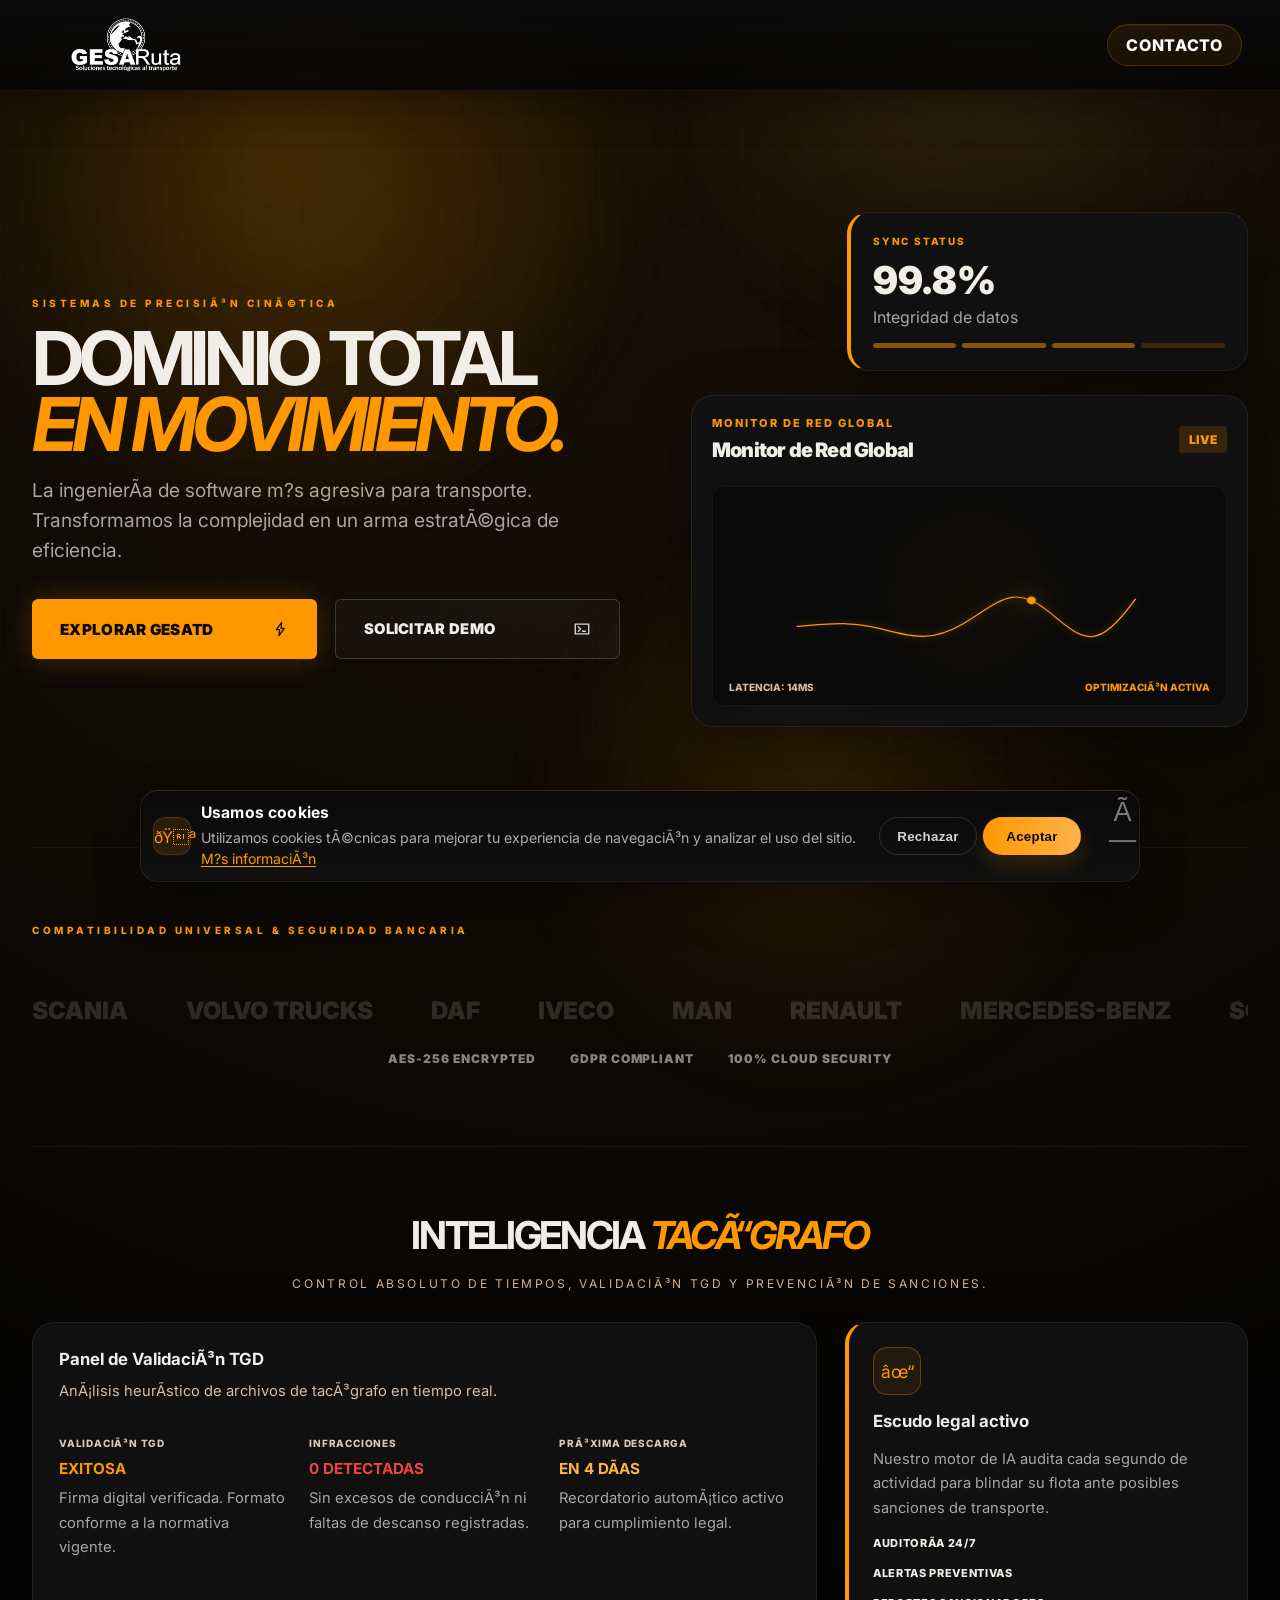
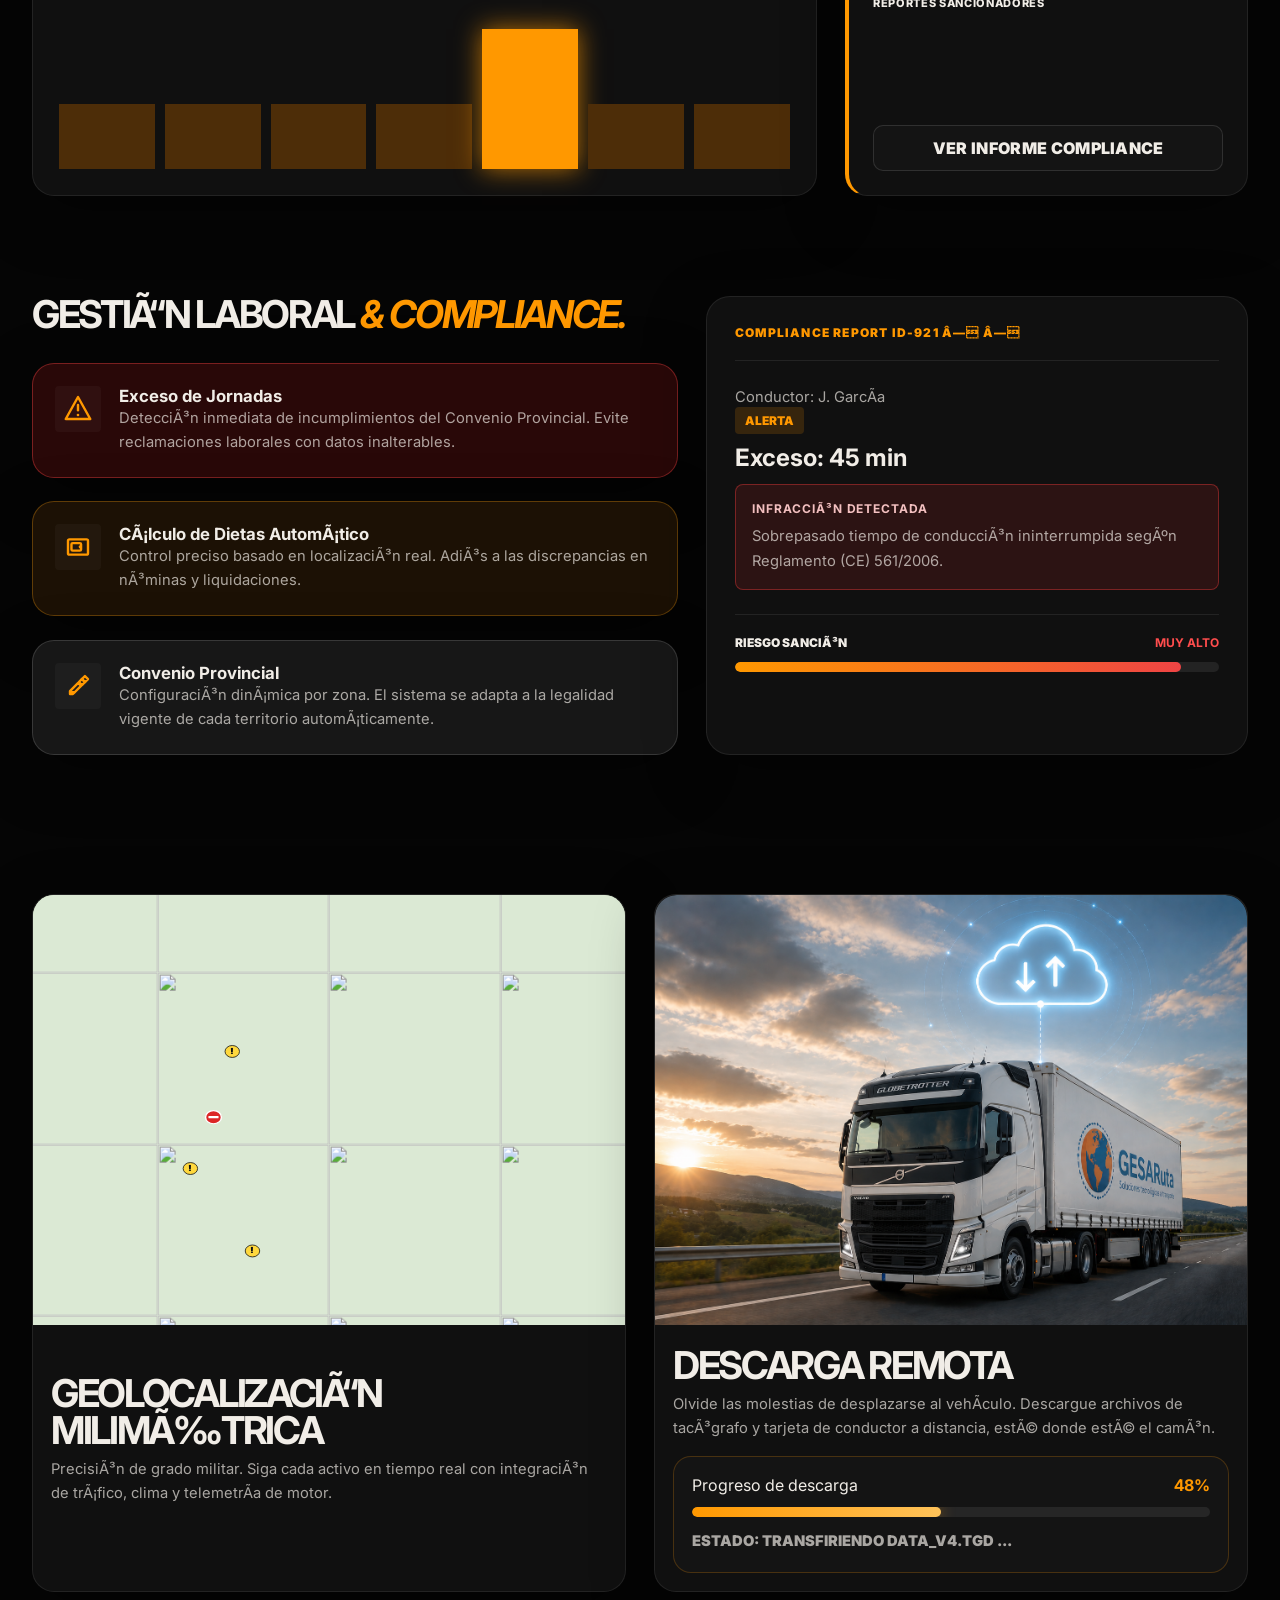
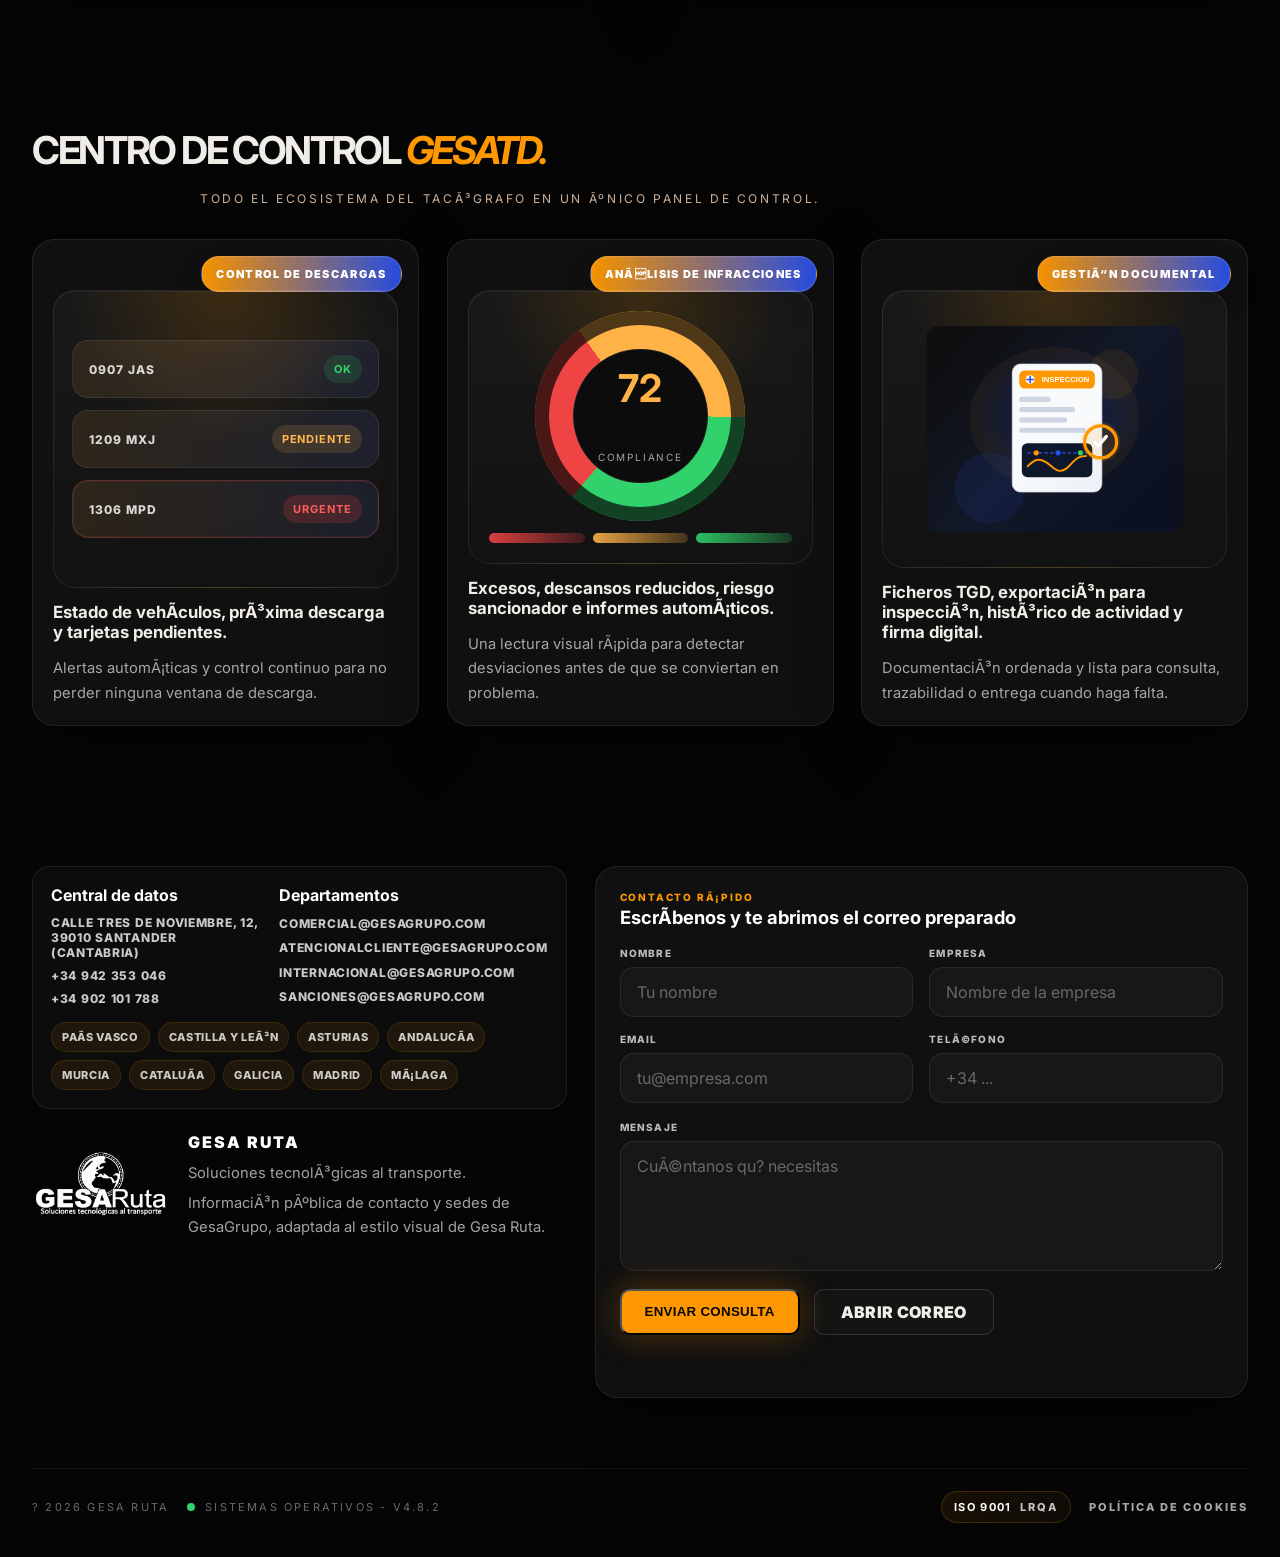
==== commit 05303c42: "feat: clean contact and cookies branding" ====
--- a/index.html
+++ b/index.html
@@ -4,10 +4,12 @@
     <meta charset="UTF-8" />
     <meta name="viewport" content="width=device-width, initial-scale=1.0" />
     <title>Gesa Ruta</title>
+    <link rel="icon" type="image/png" href="gesaruta-blanco.png?v=3" />
+    <link rel="apple-touch-icon" href="gesaruta-blanco.png?v=3" />
     <link rel="preconnect" href="https://fonts.googleapis.com" />
     <link rel="preconnect" href="https://fonts.gstatic.com" crossorigin />
     <link href="https://fonts.googleapis.com/css2?family=Inter:wght@400;500;600;700;800;900&display=swap" rel="stylesheet" />
-    <link rel="stylesheet" href="styles.css?v=control-center-1" />
+    <link rel="stylesheet" href="styles.css?v=contact-7" />
   </head>
   <body>
     <div class="backdrop-grid"></div>
@@ -15,32 +17,24 @@
 
     <header class="topbar">
       <div class="brand">
-        <img class="brand-logo-full" src="gesaruta.png?v=2" alt="GesaRuta" />
-      </div>
-
-      <nav class="nav" aria-label="Navegación principal">
-        <a href="#soluciones">Soluciones</a>
-        <a href="#tacografo">Gesatd Pro</a>
-        <a href="#hardware">Hardware</a>
-        <a href="#contacto">Soporte</a>
-      </nav>
-
-      <div class="top-actions">
-        <a class="link-muted" href="#contacto">Admin login</a>
-        <a class="cta" href="#contacto">Acceso terminal</a>
-      </div>
+        <img class="brand-logo-full" src="gesaruta-blanco.png?v=3" alt="GesaRuta" />
+      </div>
+      <div class="header-actions">
+        <a class="header-contact-btn" href="#contacto">Contacto</a>
+      </div>
+
     </header>
 
     <main>
       <section class="hero section" id="hero">
         <div class="hero-copy reveal">
-          <p class="eyebrow">Sistemas de precisión cinética</p>
+          <p class="eyebrow">Sistemas de precisiÃ³n cinÃ©tica</p>
           <h1>
             <span class="block">DOMINIO TOTAL</span>
             <span class="block accent">EN MOVIMIENTO.</span>
           </h1>
           <p class="lead">
-            La ingeniería de software más agresiva para transporte. Transformamos la complejidad en un arma estratégica de eficiencia.
+            La ingenierÃ­a de software m?s agresiva para transporte. Transformamos la complejidad en un arma estratÃ©gica de eficiencia.
           </p>
           <div class="hero-actions">
             <a class="cta hero-cta" href="#soluciones">
@@ -90,40 +84,52 @@
               </svg>
               <div class="graph-footer">
                 <span>Latencia: 14ms</span>
-                <span>Optimización activa</span>
+                <span>OptimizaciÃ³n activa</span>
               </div>
             </div>
           </article>
         </aside>
       </section>
 
+      <section class="section compat reveal">
+        <p class="eyebrow center">Compatibilidad universal & seguridad bancaria</p>
+        <div class="compat-strip">
+          <span>Scania</span><span>Volvo Trucks</span><span>Daf</span><span>Iveco</span><span>Man</span><span>Renault</span><span>Mercedes-Benz</span><span>Scania</span><span>Volvo Trucks</span><span>Daf</span>
+        </div>
+        <div class="security-row">
+          <span>AES-256 encrypted</span>
+          <span>GDPR compliant</span>
+          <span>100% cloud security</span>
+        </div>
+      </section>
+
       <section class="section feature-band reveal" id="soluciones">
         <div class="section-title center">
-          <h2><span>INTELIGENCIA</span> <span class="accent">TACÓGRAFO</span></h2>
-          <p>Control absoluto de tiempos, validación TGD y prevención de sanciones.</p>
+          <h2><span>INTELIGENCIA</span> <span class="accent">TACÃ“GRAFO</span></h2>
+          <p>Control absoluto de tiempos, validaciÃ³n TGD y prevenciÃ³n de sanciones.</p>
         </div>
 
         <div class="split-layout" id="tacografo">
           <article class="wide-panel">
             <div class="panel-copy">
-              <h3>Panel de Validación TGD</h3>
-              <p>Análisis heurístico de archivos de tacógrafo en tiempo real.</p>
+              <h3>Panel de ValidaciÃ³n TGD</h3>
+              <p>AnÃ¡lisis heurÃ­stico de archivos de tacÃ³grafo en tiempo real.</p>
             </div>
             <div class="metrics-row">
               <div class="metric">
-                <span>Validación TGD</span>
+                <span>ValidaciÃ³n TGD</span>
                 <strong class="ok">Exitosa</strong>
                 <p>Firma digital verificada. Formato conforme a la normativa vigente.</p>
               </div>
               <div class="metric">
                 <span>Infracciones</span>
                 <strong class="bad">0 detectadas</strong>
-                <p>Sin excesos de conducción ni faltas de descanso registradas.</p>
+                <p>Sin excesos de conducciÃ³n ni faltas de descanso registradas.</p>
               </div>
               <div class="metric">
-                <span>Próxima descarga</span>
-                <strong class="warn">En 4 días</strong>
-                <p>Recordatorio automático activo para cumplimiento legal.</p>
+                <span>PrÃ³xima descarga</span>
+                <strong class="warn">En 4 dÃ­as</strong>
+                <p>Recordatorio automÃ¡tico activo para cumplimiento legal.</p>
               </div>
             </div>
             <div class="bar-chart">
@@ -132,11 +138,11 @@
           </article>
 
           <article class="side-panel">
-            <div class="side-icon">✓</div>
+            <div class="side-icon">âœ“</div>
             <h3>Escudo legal activo</h3>
             <p>Nuestro motor de IA audita cada segundo de actividad para blindar su flota ante posibles sanciones de transporte.</p>
             <ul>
-              <li>Auditoría 24/7</li>
+              <li>AuditorÃ­a 24/7</li>
               <li>Alertas preventivas</li>
               <li>Reportes sancionadores</li>
             </ul>
@@ -148,7 +154,7 @@
       <section class="section compliance reveal">
         <div class="two-col">
           <div class="left-stack">
-            <h2>GESTIÓN LABORAL <span class="accent">& COMPLIANCE.</span></h2>
+            <h2>GESTIÃ“N LABORAL <span class="accent">& COMPLIANCE.</span></h2>
             <article class="alert-card red">
               <svg class="alert-ico" aria-hidden="true" viewBox="0 0 24 24" role="img">
                 <path d="M12 3 2.8 19.5h18.4L12 3z" fill="none" stroke="currentColor" stroke-width="1.8" stroke-linejoin="round"/>
@@ -157,7 +163,7 @@
               </svg>
               <div>
                 <h3>Exceso de Jornadas</h3>
-                <p>Detección inmediata de incumplimientos del Convenio Provincial. Evite reclamaciones laborales con datos inalterables.</p>
+                <p>DetecciÃ³n inmediata de incumplimientos del Convenio Provincial. Evite reclamaciones laborales con datos inalterables.</p>
               </div>
             </article>
             <article class="alert-card amber">
@@ -167,8 +173,8 @@
                 <circle cx="13.7" cy="11.9" r="1.2" fill="currentColor"/>
               </svg>
               <div>
-                <h3>Cálculo de Dietas Automático</h3>
-                <p>Control preciso basado en localización real. Adiós a las discrepancias en nóminas y liquidaciones.</p>
+                <h3>CÃ¡lculo de Dietas AutomÃ¡tico</h3>
+                <p>Control preciso basado en localizaciÃ³n real. AdiÃ³s a las discrepancias en nÃ³minas y liquidaciones.</p>
               </div>
             </article>
             <article class="alert-card gray">
@@ -180,7 +186,7 @@
               </svg>
               <div>
                 <h3>Convenio Provincial</h3>
-                <p>Configuración dinámica por zona. El sistema se adapta a la legalidad vigente de cada territorio automáticamente.</p>
+                <p>ConfiguraciÃ³n dinÃ¡mica por zona. El sistema se adapta a la legalidad vigente de cada territorio automÃ¡ticamente.</p>
               </div>
             </article>
           </div>
@@ -188,19 +194,19 @@
           <article class="report-card">
             <div class="report-head">
               <span>Compliance report ID-921</span>
-              <span class="dots">● ●</span>
+              <span class="dots">â— â—</span>
             </div>
             <div class="report-body">
-              <p>Conductor: J. García</p>
+              <p>Conductor: J. GarcÃ­a</p>
               <span class="tag">Alerta</span>
               <h3>Exceso: 45 min</h3>
               <div class="issue-box">
-                <strong>Infracción detectada</strong>
-                <p>Sobrepasado tiempo de conducción ininterrumpida según Reglamento (CE) 561/2006.</p>
+                <strong>InfracciÃ³n detectada</strong>
+                <p>Sobrepasado tiempo de conducciÃ³n ininterrumpida segÃºn Reglamento (CE) 561/2006.</p>
               </div>
             </div>
             <div class="risk">
-              <div class="risk-head"><span>Riesgo sanción</span><strong>Muy alto</strong></div>
+              <div class="risk-head"><span>Riesgo sanciÃ³n</span><strong>Muy alto</strong></div>
               <div class="risk-bar"><span></span></div>
             </div>
           </article>
@@ -319,18 +325,18 @@
             </svg>
           </div>
           <div class="geo-copy">
-            <h2>GEOLOCALIZACIÓN MILIMÉTRICA</h2>
-            <p>Precisión de grado militar. Siga cada activo en tiempo real con integración de tráfico, clima y telemetría de motor.</p>
+            <h2>GEOLOCALIZACIÃ“N MILIMÃ‰TRICA</h2>
+            <p>PrecisiÃ³n de grado militar. Siga cada activo en tiempo real con integraciÃ³n de trÃ¡fico, clima y telemetrÃ­a de motor.</p>
           </div>
         </article>
 
         <article class="download-card">
           <div class="download-visual">
-            <img class="download-truck-image" src="camion_gesa_dr.png?v=6" alt="Camión GesaRuta" />
+            <img class="download-truck-image" src="camion_gesa_dr.png?v=6" alt="CamÃ³n GesaRuta" />
           </div>
           <div class="download-copy">
             <h2>DESCARGA REMOTA</h2>
-            <p>Olvide las molestias de desplazarse al vehículo. Descargue archivos de tacógrafo y tarjeta de conductor a distancia, esté donde esté el camión.</p>
+            <p>Olvide las molestias de desplazarse al vehÃ­culo. Descargue archivos de tacÃ³grafo y tarjeta de conductor a distancia, estÃ© donde estÃ© el camÃ³n.</p>
             <div class="download-progress">
               <div class="download-head">
                 <span>Progreso de descarga</span>
@@ -347,8 +353,8 @@
 
       <section class="section hardware reveal" id="hardware">
         <div class="section-title">
-          <h2><span>CENTRO DE CONTROL</span> <span class="accent">GESATD PRO.</span></h2>
-          <p>Todo el ecosistema del tacógrafo en un único panel de control.</p>
+          <h2><span>CENTRO DE CONTROL</span> <span class="accent">GESATD.</span></h2>
+          <p>Todo el ecosistema del tacÃ³grafo en un Ãºnico panel de control.</p>
         </div>
         <div class="hardware-grid">
           <article class="hardware-card">
@@ -369,11 +375,11 @@
                 </div>
               </div>
             </div>
-            <h3>Estado de vehículos, próxima descarga y tarjetas pendientes.</h3>
-            <p>Alertas automáticas y control continuo para no perder ninguna ventana de descarga.</p>
+            <h3>Estado de vehÃ­culos, prÃ³xima descarga y tarjetas pendientes.</h3>
+            <p>Alertas automÃ¡ticas y control continuo para no perder ninguna ventana de descarga.</p>
           </article>
           <article class="hardware-card">
-            <span class="chip">ANÁLISIS DE INFRACCIONES</span>
+            <span class="chip">ANÃLISIS DE INFRACCIONES</span>
             <div class="module-visual module-compliance" aria-hidden="true">
               <div class="module-score-ring">
                 <div class="module-score-core">
@@ -387,11 +393,11 @@
                 <span class="legend-green"></span>
               </div>
             </div>
-            <h3>Excesos, descansos reducidos, riesgo sancionador e informes automáticos.</h3>
-            <p>Una lectura visual rápida para detectar desviaciones antes de que se conviertan en problema.</p>
+            <h3>Excesos, descansos reducidos, riesgo sancionador e informes automÃ¡ticos.</h3>
+            <p>Una lectura visual rÃ¡pida para detectar desviaciones antes de que se conviertan en problema.</p>
           </article>
           <article class="hardware-card">
-            <span class="chip">GESTIÓN DOCUMENTAL</span>
+            <span class="chip">GESTIÃ“N DOCUMENTAL</span>
             <div class="module-visual module-docs" aria-hidden="true">
               <div class="doc-carousel">
                 <img class="doc-slide is-active" src="doc-archive-1.svg?v=1" alt="" />
@@ -399,64 +405,116 @@
                 <img class="doc-slide" src="doc-archive-3.svg?v=1" alt="" />
               </div>
             </div>
-            <h3>Ficheros TGD, exportación para inspección, histórico de actividad y firma digital.</h3>
-            <p>Documentación ordenada y lista para consulta, trazabilidad o entrega cuando haga falta.</p>
-          </article>
+            <h3>Ficheros TGD, exportaciÃ³n para inspecciÃ³n, histÃ³rico de actividad y firma digital.</h3>
+            <p>DocumentaciÃ³n ordenada y lista para consulta, trazabilidad o entrega cuando haga falta.</p>
+          </article>
+        </div>
+      </section>      <section class="section contact reveal" id="contacto">
+        <div class="contact-brand">
+          <div class="contact-summary">
+            <div class="contact-summary-row">
+              <div>
+                <h3>Central de datos</h3>
+                <a href="https://www.google.com/maps/search/?api=1&query=Calle+Tres+de+Noviembre+12+39010+Santander+Cantabria" target="_blank" rel="noreferrer">Calle Tres de Noviembre, 12, 39010 Santander (Cantabria)</a>
+                <a href="tel:+34942353046">+34 942 353 046</a>
+                <a href="tel:+34902101788">+34 902 101 788</a>
+              </div>
+              <div>
+                <h3>Departamentos</h3>
+                <a href="mailto:comercial@gesagrupo.com">comercial@gesagrupo.com</a>
+                <a href="mailto:atencionalcliente@gesagrupo.com">atencionalcliente@gesagrupo.com</a>
+                <a href="mailto:internacional@gesagrupo.com">internacional@gesagrupo.com</a>
+                <a href="mailto:sanciones@gesagrupo.com">sanciones@gesagrupo.com</a>
+              </div>
+            </div>
+            <div class="contact-delegations-inline">
+              <span>PaÃ­s Vasco</span>
+              <span>Castilla y LeÃ³n</span>
+              <span>Asturias</span>
+              <span>AndalucÃ­a</span>
+              <span>Murcia</span>
+              <span>CataluÃ­a</span>
+              <span>Galicia</span>
+              <span>Madrid</span>
+              <span>MÃ¡laga</span>
+            </div>
+          </div>
+          <div class="contact-brand-footer">
+            <img class="contact-brand-logo" src="gesaruta-blanco.png?v=3" alt="Gesa Ruta" />
+            <div class="contact-brand-copy">
+              <p class="contact-brand-name">Gesa Ruta</p>
+              <p>Soluciones tecnolÃ³gicas al transporte.</p>
+              <p>InformaciÃ³n pÃºblica de contacto y sedes de GesaGrupo, adaptada al estilo visual de Gesa Ruta.</p>
+            </div>
+          </div>
+        </div>
+        <div class="contact-panel">
+          <div class="contact-panel-head">
+            <p class="mini-label">Contacto rÃ¡pido</p>
+            <h3>EscrÃ­benos y te abrimos el correo preparado</h3>
+          </div>
+          <form class="contact-form" id="contact-form">
+            <div class="contact-grid">
+              <label>
+                <span>Nombre</span>
+                <input type="text" name="name" id="contact-name" placeholder="Tu nombre" required />
+              </label>
+              <label>
+                <span>Empresa</span>
+                <input type="text" name="company" id="contact-company" placeholder="Nombre de la empresa" />
+              </label>
+              <label>
+                <span>Email</span>
+                <input type="email" name="email" id="contact-email" placeholder="tu@empresa.com" required />
+              </label>
+              <label>
+                <span>TelÃ©fono</span>
+                <input type="tel" name="phone" id="contact-phone" placeholder="+34 ..." />
+              </label>
+            </div>
+            <label class="contact-message">
+              <span>Mensaje</span>
+              <textarea name="message" id="contact-message" rows="5" placeholder="CuÃ©ntanos qu? necesitas" required></textarea>
+            </label>
+            <div class="contact-actions">
+              <button class="cta" type="submit">Enviar consulta</button>
+              <a class="ghost" href="mailto:comercial@gesagrupo.com?subject=Solicitud%20de%20contacto%20GESAGRUPO">Abrir correo</a>
+            </div>
+            <p class="contact-feedback" id="contact-feedback" aria-live="polite"></p>
+          </form>
         </div>
       </section>
-
-      <section class="section compat reveal">
-        <p class="eyebrow center">Compatibilidad universal & seguridad bancaria</p>
-        <div class="compat-strip">
-          <span>Scania</span><span>Volvo Trucks</span><span>Daf</span><span>Iveco</span><span>Man</span><span>Renault</span><span>Mercedes-Benz</span><span>Scania</span><span>Volvo Trucks</span><span>Daf</span>
-        </div>
-        <div class="security-row">
-          <span>AES-256 encrypted</span>
-          <span>GDPR compliant</span>
-          <span>100% cloud security</span>
-        </div>
-      </section>
-
-      <section class="section final-cta reveal">
-        <h2>DOMINA TU <span class="accent">FLOTA.</span></h2>
-        <p>No deje el futuro de su empresa al azar. Tome el mando con la tecnología logística más avanzada del mercado.</p>
-        <div class="hero-actions center">
-          <a class="cta" href="#contacto">Empezar ahora</a>
-          <a class="ghost" href="#contacto">Agendar consulta</a>
-        </div>
-      </section>
-
-      <section class="section contact reveal" id="contacto">
-        <div class="contact-brand">
-          <div class="brand">
-            <img class="brand-logo-full" src="gesaruta.png?v=2" alt="GesaRuta" />
-          </div>
-          <p>Liderando la vanguardia tecnológica en logística y transporte. Ingeniería de precisión para un mundo que nunca se detiene.</p>
-        </div>
-        <div class="contact-cols">
-          <div>
-            <h3>Ecosistema</h3>
-            <a href="#soluciones">Gesatd Pro</a>
-            <a href="#hardware">Telemetría CAN</a>
-            <a href="#contacto">Gestión laboral</a>
-            <a href="#contacto">API developers</a>
-          </div>
-          <div>
-            <h3>Legal & compliance</h3>
-            <a href="#contacto">Aviso legal</a>
-            <a href="#contacto">Privacidad</a>
-            <a href="#contacto">Política cookies</a>
-            <a href="#contacto">ISO 27001</a>
-          </div>
-        </div>
-      </section>
-    </main>
-
-    <footer class="footer">
-      <span>© 2026 GESATD - Kinetic precision logistics</span>
-      <span class="status-dot"><i></i> Sistemas operativos - v4.8.2</span>
+    </main>    <footer class="footer">
+      <div class="footer-group">
+        <span>? 2026 Gesa Ruta</span>
+        <span class="status-dot"><i></i> Sistemas operativos - v4.8.2</span>
+      </div>
+      <div class="footer-group">
+        <span class="footer-seal" aria-label="Certificación de calidad ISO 9001 LRQA"><strong>ISO 9001</strong> LRQA</span>
+        <a class="footer-link" href="cookies.html">Política de cookies</a>
+      </div>
     </footer>
 
-    <script src="script.js?v=control-center-2"></script>
+    <aside class="cookie-banner" id="cookie-banner" aria-live="polite" aria-label="Aviso de cookies">
+      <button class="cookie-close" type="button" id="cookie-close" aria-label="Cerrar aviso">Ã—</button>
+      <div class="cookie-icon" aria-hidden="true">
+        <span>ðŸª</span>
+      </div>
+      <div class="cookie-copy">
+        <strong>Usamos cookies</strong>
+        <p>
+          Utilizamos cookies tÃ©cnicas para mejorar tu experiencia de navegaciÃ³n y analizar el uso del sitio.
+          <a href="cookies.html">M?s informaciÃ³n</a>
+        </p>
+      </div>
+      <div class="cookie-actions">
+        <button class="cookie-btn reject" type="button" id="cookie-reject">Rechazar</button>
+        <button class="cookie-btn accept" type="button" id="cookie-accept">Aceptar</button>
+      </div>
+    </aside>
+
+    <script src="script.js?v=contact-7"></script>
   </body>
 </html>
+
+
--- a/styles.css
+++ b/styles.css
@@ -60,8 +60,8 @@
 .section, .footer { width: min(1500px, calc(100% - 64px)); margin: 0 auto; }
 .topbar {
   width: 100%;
-  display: grid;
-  grid-template-columns: auto 1fr auto;
+  display: flex;
+  justify-content: space-between;
   align-items: center;
   padding: 18px clamp(24px, 3vw, 48px); position: sticky; top: 0; z-index: 20;
   background: linear-gradient(180deg, rgba(10,10,10,0.98), rgba(5,5,5,0.88));
@@ -72,17 +72,11 @@
   gap: 24px;
 }
 .brand, .hero-actions, .security-row, .contact-cols, .progress-steps { display: flex; align-items: center; gap: 18px; }
+.header-actions,
 .top-actions {
   display: flex;
   align-items: center;
   gap: 18px;
-  justify-self: end;
-}
-.nav {
-  display: flex;
-  gap: 34px;
-  justify-self: center;
-  margin: 0;
 }
 .brand-logo-full {
   width: 180px !important;
@@ -94,9 +88,31 @@
   flex: none;
 }
 .brand-name { font-weight: 900; font-size: 1.15rem; letter-spacing: 0.02em; line-height: 1; }
-.nav a, .link-muted {
-  text-transform: uppercase; font-size: 12px; letter-spacing: 0.2em; font-weight: 800; color: rgba(255,255,255,0.55);
-  line-height: 1;
+.nav,
+.top-actions,
+.nav a,
+.link-muted {
+  display: none;
+}
+.header-contact-btn {
+  display: inline-flex;
+  align-items: center;
+  justify-content: center;
+  min-height: 42px;
+  padding: 0 18px;
+  border-radius: 999px;
+  border: 1px solid rgba(255,152,0,.22);
+  background: rgba(255,152,0,.08);
+  color: #fff;
+  font-weight: 800;
+  letter-spacing: .04em;
+  text-transform: uppercase;
+  box-shadow: inset 0 1px 0 rgba(255,255,255,.04);
+}
+.header-contact-btn:hover {
+  border-color: rgba(255,152,0,.34);
+  background: rgba(255,152,0,.12);
+  color: var(--accent);
 }
 
 .section { padding: 70px 0; }
@@ -742,18 +758,403 @@
 .final-cta p { max-width: 900px; margin: 20px auto 0; font-size: 1rem; }
 .final-cta .center { justify-content: center; margin-top: 28px; }
 
-.contact { display: grid; grid-template-columns: 1fr 1fr; gap: 40px; align-items: start; }
-.contact-brand p { max-width: 460px; margin-top: 18px; }
-.contact-cols { align-items: start; justify-content: space-between; }
-.contact-cols div { display: grid; gap: 12px; }
-.contact-cols h3 { text-transform: uppercase; letter-spacing: .14em; font-size: 13px; color: #fff; margin-bottom: 8px; }
-.contact-cols a { color: rgba(255,255,255,.62); text-transform: uppercase; letter-spacing: .08em; font-size: 12px; font-weight: 800; }
+.contact {
+  display: grid;
+  grid-template-columns: 0.9fr 1.1fr;
+  gap: 28px;
+  align-items: start;
+}
+.contact-brand {
+  display: grid;
+  gap: 16px;
+}
+.contact-summary {
+  background: rgba(255,255,255,.03);
+  border: 1px solid rgba(255,255,255,.08);
+  border-radius: 18px;
+  padding: 18px;
+  display: grid;
+  gap: 16px;
+}
+.contact-summary-row {
+  display: grid;
+  grid-template-columns: 1fr 1fr;
+  gap: 16px;
+}
+.contact-summary-row > div {
+  display: grid;
+  gap: 8px;
+}
+.contact-summary h3,
+.contact-panel-head h3 {
+  margin: 0 0 2px;
+  font-size: 1rem;
+  color: #fff;
+}
+.contact-summary a {
+  display: block;
+  width: fit-content;
+  color: rgba(255,255,255,.78);
+  font-size: 12px;
+  font-weight: 800;
+  letter-spacing: .06em;
+  text-transform: uppercase;
+}
+.contact-summary a:hover {
+  color: var(--accent);
+}
+.contact-delegations-inline {
+  display: flex;
+  flex-wrap: wrap;
+  gap: 8px;
+}
+.contact-delegations-inline span {
+  display: inline-flex;
+  align-items: center;
+  justify-content: center;
+  padding: 7px 10px;
+  border-radius: 999px;
+  background: rgba(255,152,0,.08);
+  border: 1px solid rgba(255,152,0,.14);
+  color: rgba(255,255,255,.78);
+  font-size: 11px;
+  font-weight: 800;
+  letter-spacing: .06em;
+  text-transform: uppercase;
+}
+.contact-brand-footer {
+  display: grid;
+  grid-template-columns: auto 1fr;
+  gap: 16px;
+  align-items: center;
+  padding: 4px 2px 0;
+}
+.contact-brand-logo {
+  width: 138px;
+  max-width: 100%;
+  height: auto;
+  display: block;
+  object-fit: contain;
+  flex: none;
+  filter: drop-shadow(0 10px 22px rgba(0,0,0,.24));
+}
+.contact-brand-copy {
+  display: grid;
+  gap: 6px;
+}
+.contact-brand-name {
+  color: #fff !important;
+  font-size: 1rem !important;
+  font-weight: 900;
+  text-transform: uppercase;
+  letter-spacing: .12em;
+}
+.contact-brand-copy p:last-child {
+  max-width: 520px;
+}
+.contact-panel {
+  background: var(--panel);
+  border: 1px solid rgba(255,255,255,.08);
+  border-radius: 22px;
+  padding: 24px;
+  box-shadow: 0 18px 60px rgba(0,0,0,.38);
+}
+.contact-panel-head {
+  display: grid;
+  gap: 4px;
+  margin-bottom: 18px;
+}
+.contact-panel-head h3 {
+  font-size: 1.15rem;
+  line-height: 1.1;
+}
+.contact-form {
+  display: grid;
+  gap: 18px;
+}
+.contact-grid {
+  display: grid;
+  grid-template-columns: repeat(2, minmax(0, 1fr));
+  gap: 16px;
+}
+.contact-form label,
+.contact-message {
+  display: grid;
+  gap: 8px;
+}
+.contact-form span {
+  color: rgba(255,255,255,.72);
+  text-transform: uppercase;
+  letter-spacing: .12em;
+  font-size: 10px;
+  font-weight: 800;
+}
+.contact-form input,
+.contact-form textarea {
+  width: 100%;
+  border: 1px solid rgba(255,255,255,.08);
+  border-radius: 14px;
+  background: rgba(255,255,255,.03);
+  color: var(--text);
+  padding: 14px 16px;
+  font: inherit;
+  outline: none;
+}
+.contact-form input::placeholder,
+.contact-form textarea::placeholder {
+  color: rgba(255,255,255,.35);
+}
+.contact-form input:focus,
+.contact-form textarea:focus {
+  border-color: rgba(255,152,0,.5);
+  box-shadow: 0 0 0 3px rgba(255,152,0,.12);
+}
+.contact-actions {
+  display: flex;
+  gap: 14px;
+  flex-wrap: wrap;
+}
+.contact-actions .cta,
+.contact-actions .ghost {
+  min-width: 180px;
+}
+.contact-feedback {
+  min-height: 20px;
+  color: #a9d3ff;
+  font-size: 12px;
+  letter-spacing: .05em;
+}
 .footer {
-  display: flex; justify-content: space-between; align-items: center; padding: 22px 0 34px; color: rgba(255,255,255,.4);
+  display: flex; justify-content: space-between; align-items: center; gap: 18px; flex-wrap: wrap; padding: 22px 0 34px; color: rgba(255,255,255,.4);
   border-top: 1px solid rgba(255,255,255,.06); text-transform: uppercase; letter-spacing: .2em; font-size: 11px;
+}
+.footer-group {
+  display: flex;
+  align-items: center;
+  gap: 18px;
+  flex-wrap: wrap;
 }
 .status-dot { display: inline-flex; align-items: center; gap: 10px; }
 .status-dot i { width: 8px; height: 8px; border-radius: 50%; background: #31d26b; display: inline-block; }
+.footer-link {
+  color: rgba(255,255,255,.65);
+  text-transform: uppercase;
+  letter-spacing: .18em;
+  font-size: 11px;
+  font-weight: 800;
+}
+.footer-link:hover { color: var(--accent); }
+.footer-seal {
+  display: inline-flex;
+  align-items: center;
+  gap: 8px;
+  padding: 8px 12px;
+  border-radius: 999px;
+  border: 1px solid rgba(255,152,0,.2);
+  background: linear-gradient(90deg, rgba(255,152,0,.08), rgba(255,180,90,.04));
+  color: rgba(255,255,255,.74);
+  font-weight: 800;
+}
+.footer-seal strong {
+  color: #fff;
+  font-size: 11px;
+  letter-spacing: .12em;
+}
+
+.cookie-banner {
+  position: fixed;
+  left: 50%;
+  bottom: 18px;
+  transform: translateX(-50%);
+  width: min(1000px, calc(100% - 32px));
+  background: linear-gradient(180deg, rgba(10,10,10,.98), rgba(16,16,16,.98));
+  border: 1px solid rgba(255,255,255,.08);
+  border-top: 1px solid rgba(255,152,0,.18);
+  border-radius: 18px;
+  box-shadow: 0 18px 44px rgba(0,0,0,.42);
+  padding: 12px 48px 12px 12px;
+  display: grid;
+  grid-template-columns: auto 1fr auto;
+  gap: 10px;
+  align-items: center;
+  z-index: 50;
+}
+.cookie-banner.is-hidden { display: none; }
+.cookie-close {
+  position: absolute;
+  top: 6px;
+  right: 6px;
+  width: 30px;
+  height: 30px;
+  border: 0;
+  border-radius: 50%;
+  background: transparent;
+  color: rgba(255,255,255,.45);
+  font-size: 1.7rem;
+  line-height: 1;
+  display: grid;
+  place-items: center;
+  cursor: pointer;
+}
+.cookie-close:hover { color: rgba(255,255,255,.82); }
+.cookie-icon {
+  width: 38px;
+  height: 38px;
+  border-radius: 12px;
+  display: grid;
+  place-items: center;
+  background: rgba(255,152,0,.12);
+  color: var(--accent);
+  font-size: 1rem;
+  border: 1px solid rgba(255, 152, 0, .18);
+  box-shadow: inset 0 1px 0 rgba(255,255,255,.04);
+  flex: none;
+}
+.cookie-icon span {
+  transform: translateY(1px);
+}
+.cookie-copy {
+  display: grid;
+  gap: 6px;
+}
+.cookie-copy strong {
+  font-size: .98rem;
+  letter-spacing: 0.01em;
+  color: #ffffff;
+}
+.cookie-copy p {
+  color: rgba(255,255,255,.66);
+  line-height: 1.45;
+  font-size: 0.88rem;
+}
+.cookie-copy a {
+  color: var(--accent);
+  text-decoration: underline;
+  text-underline-offset: 2px;
+}
+.cookie-actions {
+  display: flex;
+  gap: 6px;
+  align-items: center;
+  margin-right: 10px;
+}
+.cookie-btn {
+  min-width: 98px;
+  min-height: 38px;
+  border-radius: 999px;
+  padding: 0 12px;
+  font-weight: 800;
+  letter-spacing: .02em;
+  border: 1px solid transparent;
+  cursor: pointer;
+  transition: transform .2s ease, box-shadow .2s ease, border-color .2s ease;
+}
+.cookie-btn.reject {
+  background: transparent;
+  color: rgba(255,255,255,.82);
+  border-color: rgba(255,255,255,.14);
+}
+.cookie-btn.accept {
+  background: linear-gradient(90deg, #ff9800, #ffb347);
+  color: #090909;
+  box-shadow: 0 0 0 1px rgba(255,180,90,.12) inset, 0 10px 22px rgba(255, 152, 0, .16);
+}
+.cookie-btn:hover {
+  transform: translateY(-1px);
+}
+.cookie-btn.reject:hover {
+  border-color: rgba(255,255,255,.26);
+  background: rgba(255,255,255,.03);
+}
+.cookie-btn.accept:hover {
+  box-shadow: 0 0 0 1px rgba(255,180,90,.18) inset, 0 14px 26px rgba(255, 152, 0, .22);
+}
+
+.policy-page {
+  min-height: 100vh;
+  background: var(--bg);
+}
+.policy-main {
+  width: min(1120px, calc(100% - 48px));
+  margin: 0 auto;
+  padding: 48px 0 80px;
+}
+.policy-hero {
+  display: grid;
+  gap: 18px;
+  padding: 34px 0 42px;
+}
+.policy-eyebrow {
+  color: var(--accent);
+  text-transform: uppercase;
+  letter-spacing: .34em;
+  font-size: 10px;
+  font-weight: 800;
+}
+.policy-hero h1 {
+  font-size: clamp(2.4rem, 4vw, 4.4rem);
+  line-height: .95;
+  letter-spacing: -.06em;
+  text-transform: uppercase;
+}
+.policy-hero p {
+  max-width: 760px;
+  color: var(--muted);
+  line-height: 1.7;
+  font-size: 1rem;
+}
+.policy-grid {
+  display: grid;
+  grid-template-columns: 1fr 1fr;
+  gap: 20px;
+}
+.policy-card {
+  background: var(--panel);
+  border: 1px solid rgba(255,255,255,.08);
+  border-radius: 22px;
+  padding: 24px;
+  box-shadow: 0 18px 60px rgba(0,0,0,.38);
+}
+.policy-card h2 {
+  font-size: 1.2rem;
+  margin-bottom: 12px;
+}
+.policy-card p,
+.policy-card li,
+.policy-table td,
+.policy-table th {
+  color: var(--muted);
+  line-height: 1.65;
+  font-size: .95rem;
+}
+.policy-list {
+  margin: 0;
+  padding-left: 18px;
+  display: grid;
+  gap: 10px;
+}
+.policy-table {
+  width: 100%;
+  border-collapse: collapse;
+  overflow: hidden;
+  border-radius: 16px;
+}
+.policy-table th,
+.policy-table td {
+  text-align: left;
+  padding: 14px 12px;
+  border-bottom: 1px solid rgba(255,255,255,.06);
+}
+.policy-table th {
+  color: #fff;
+  text-transform: uppercase;
+  letter-spacing: .12em;
+  font-size: 11px;
+}
+.policy-back {
+  display: inline-flex;
+  margin-top: 18px;
+}
 
 .reveal { opacity: 0; transform: translateY(22px); transition: opacity .7s ease, transform .7s ease; }
 .reveal.is-visible { opacity: 1; transform: translateY(0); }
@@ -839,7 +1240,6 @@
 
 @media (max-width: 1100px) {
   .hero, .split-layout, .two-col, .geo-split, .hardware-grid, .contact { grid-template-columns: 1fr; }
-  .nav { display: none; }
   .status-card { width: 100%; justify-self: stretch; }
   .geo-map,
   .download-visual {
@@ -857,10 +1257,9 @@
 
 @media (max-width: 720px) {
   .section, .footer { width: min(100% - 28px, 1500px); }
-  .topbar { gap: 12px; padding: 14px 18px; grid-template-columns: auto 1fr; }
-  .top-actions { gap: 10px; }
-  .nav { display: none; }
+  .topbar { gap: 12px; padding: 14px 18px; }
   .brand-logo-full { width: 140px !important; max-width: 140px !important; max-height: 44px !important; }
+  .header-contact-btn { min-height: 38px; padding: 0 14px; font-size: 12px; }
   .hero-actions { flex-direction: column; align-items: stretch; }
   .cta, .ghost { width: 100%; }
   .hero-cta, .hero-ghost { min-width: 0; }
@@ -900,6 +1299,39 @@
   .geo-hud div { padding: 8px 10px; }
   .geo-hud span { font-size: 8px; }
   .geo-hud strong { font-size: 11px; }
+  .contact-grid { grid-template-columns: 1fr; }
+  .contact-panel { padding: 18px; }
+  .contact-brand { gap: 14px; }
+  .contact-summary { padding: 14px; }
+  .contact-summary-row { grid-template-columns: 1fr; }
+  .contact-brand-footer {
+    grid-template-columns: 1fr;
+    gap: 12px;
+  }
+  .contact-brand-logo {
+    width: 120px;
+  }
+  .contact-actions .cta,
+  .contact-actions .ghost { min-width: 0; width: 100%; }
   .compat-strip { gap: 28px; font-size: 1.1rem; }
   .footer { flex-direction: column; gap: 10px; align-items: flex-start; }
-}
+  .policy-main { width: min(100% - 28px, 1120px); padding-top: 28px; }
+  .policy-grid { grid-template-columns: 1fr; }
+  .cookie-banner {
+    grid-template-columns: 1fr;
+    width: min(100% - 20px, 1120px);
+    bottom: 10px;
+    padding: 18px 16px 16px 16px;
+  }
+  .cookie-actions {
+    width: 100%;
+    display: grid;
+    grid-template-columns: 1fr 1fr;
+    margin-right: 0;
+  }
+  .cookie-close { top: 8px; right: 8px; }
+  .cookie-btn {
+    min-width: 0;
+    width: 100%;
+  }
+}
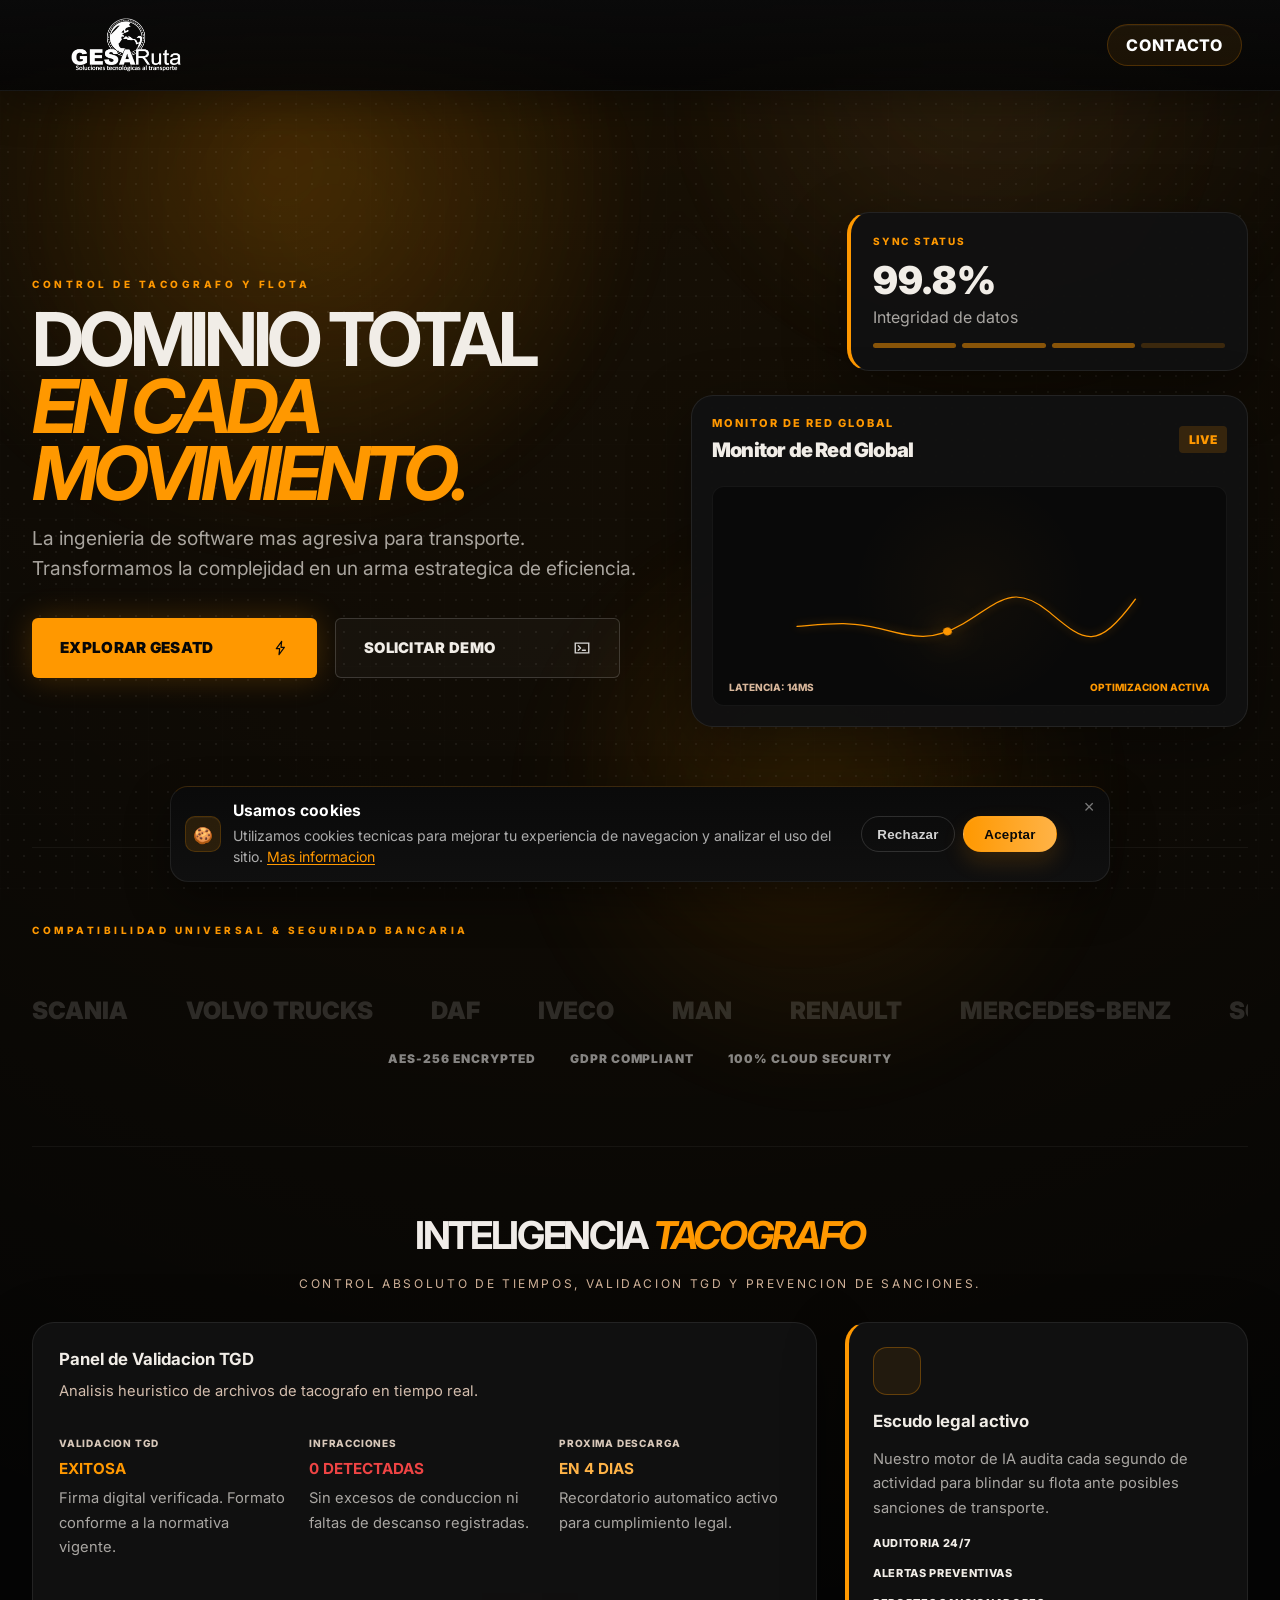
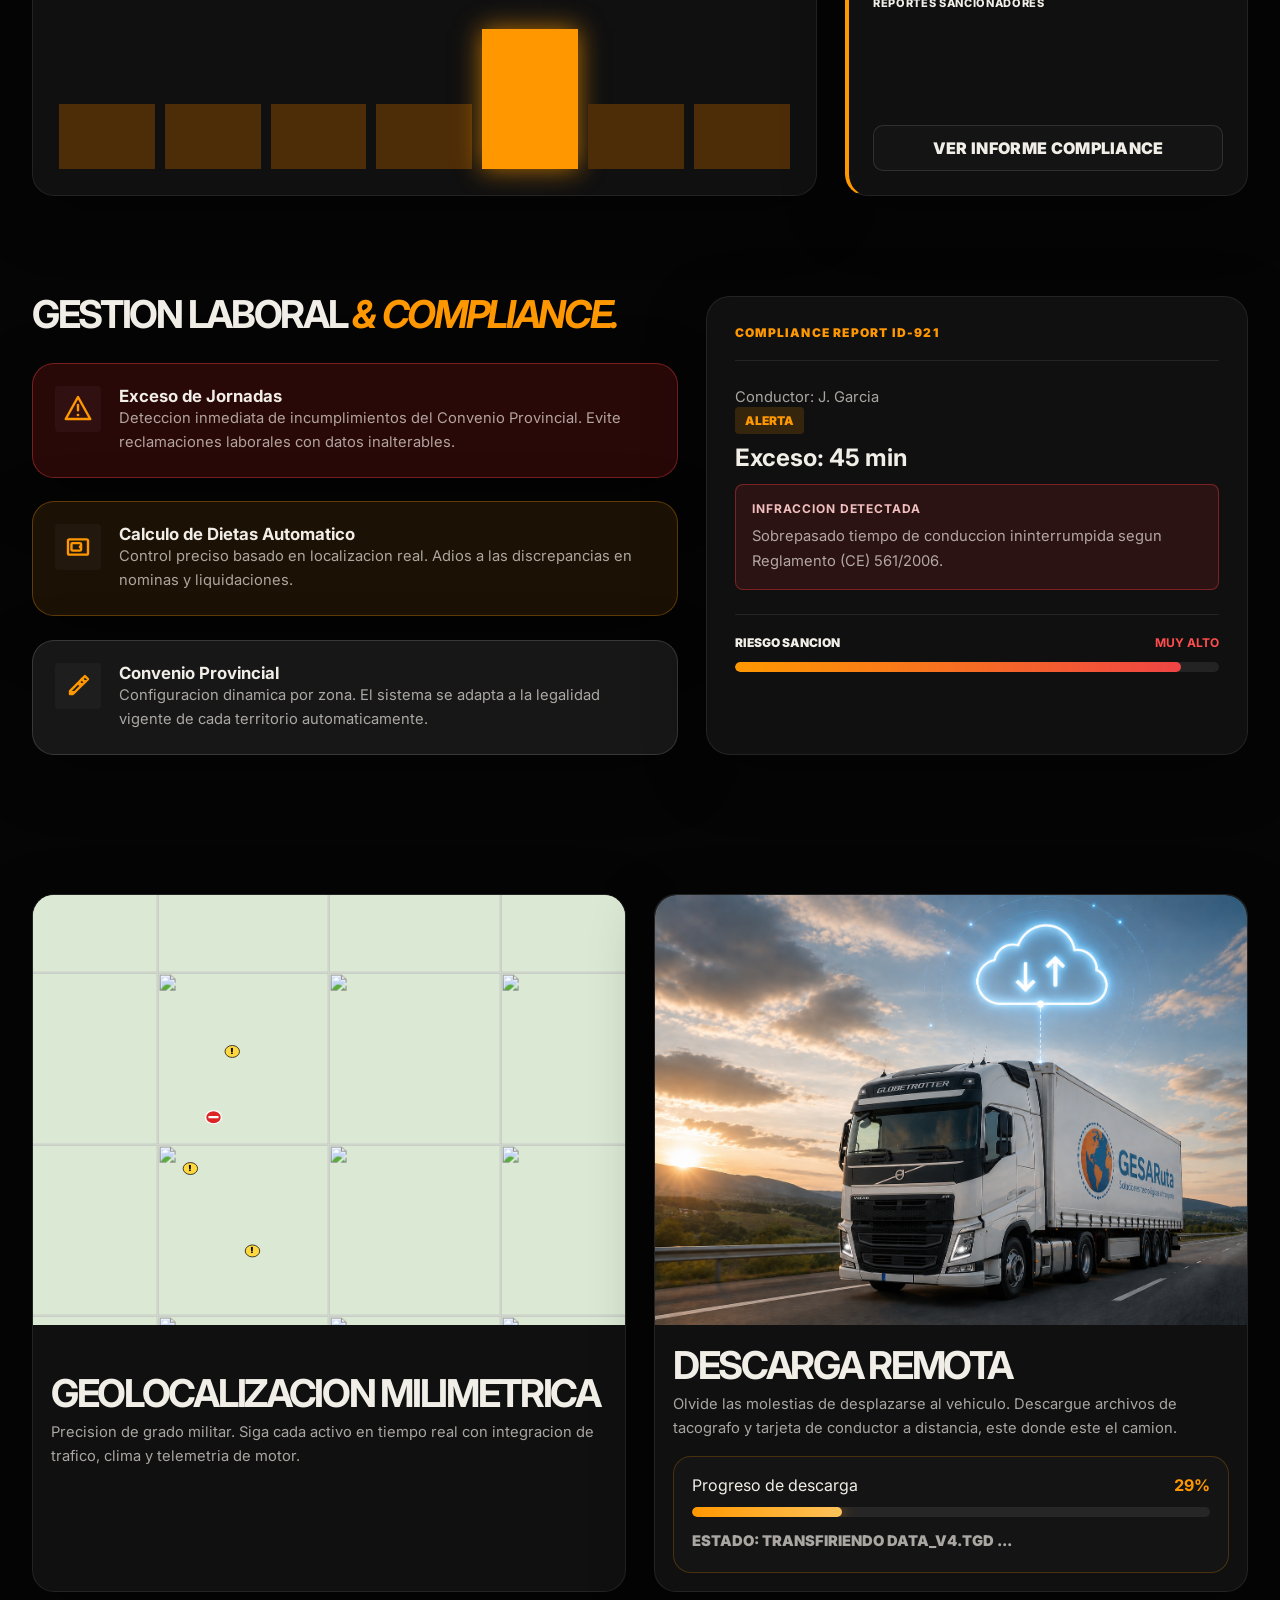
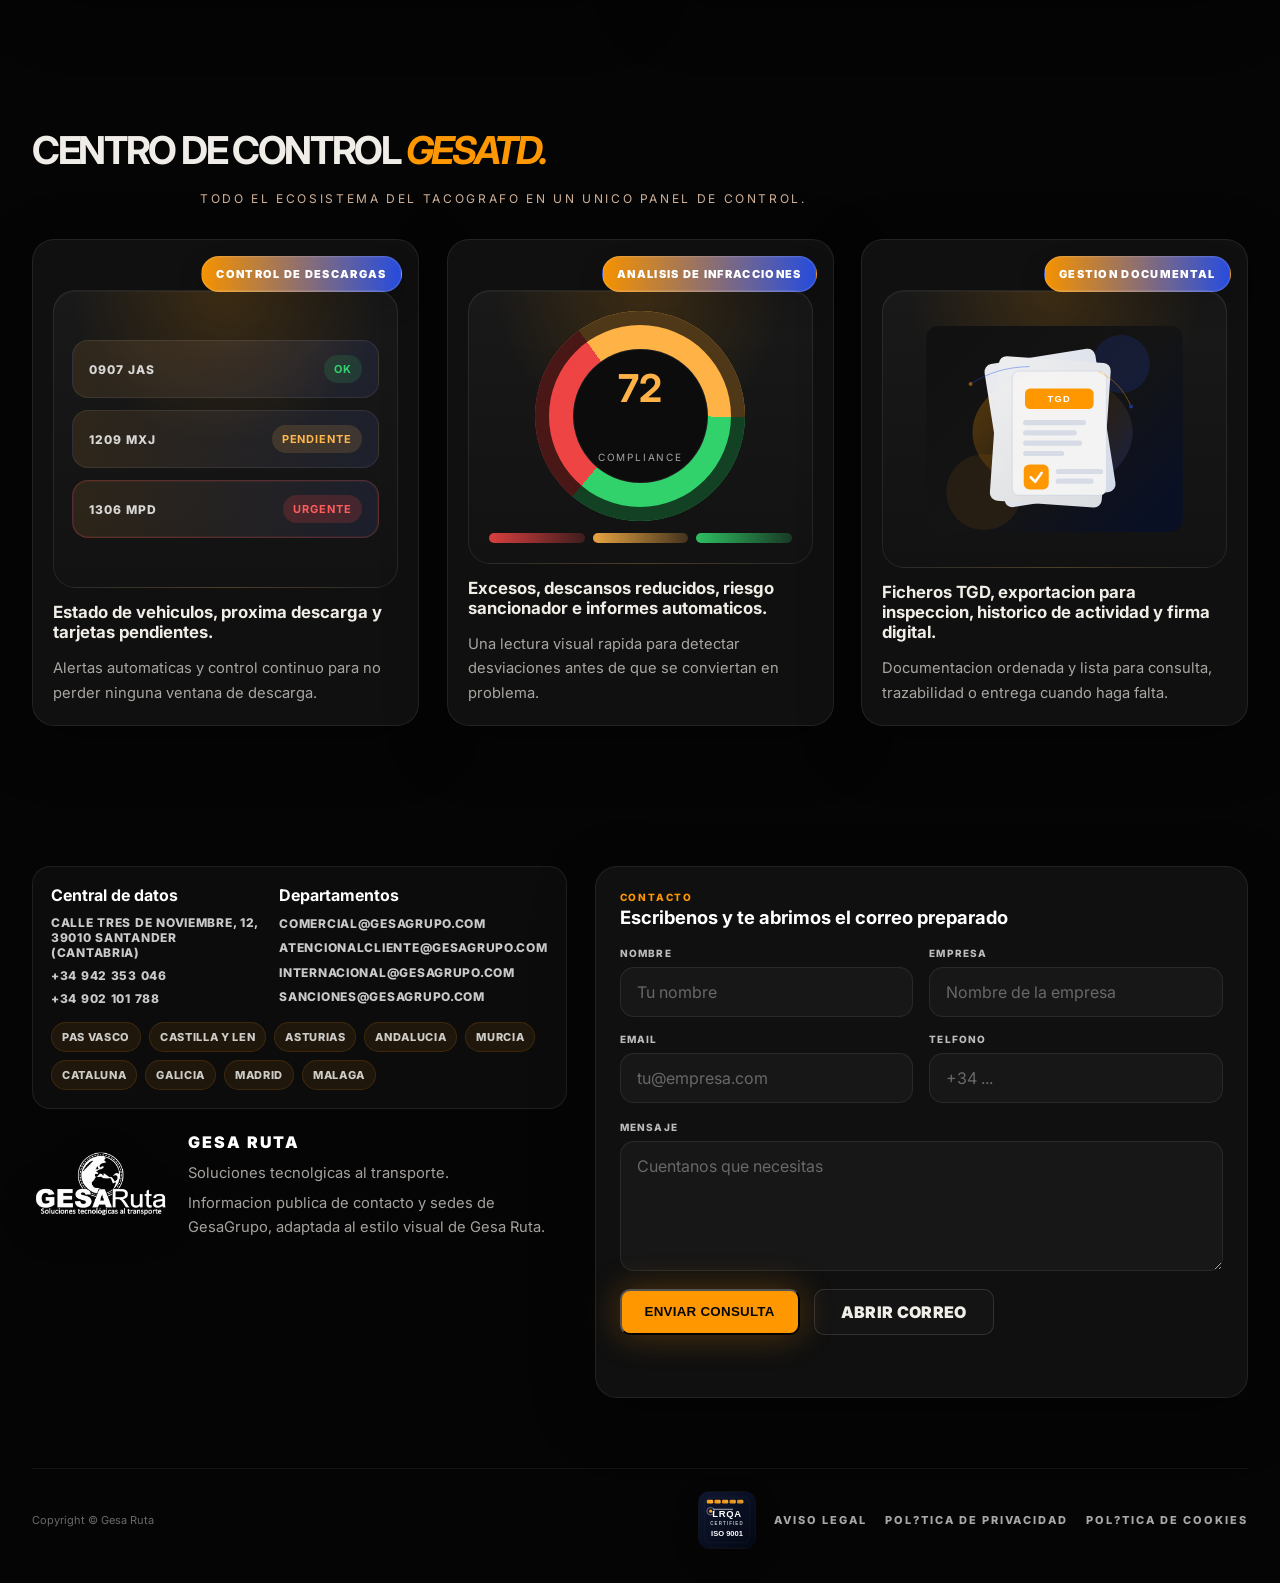
==== commit 1fe470f9: "feat: add legal pages and clean text encoding" ====
--- a/index.html
+++ b/index.html
@@ -9,7 +9,7 @@
     <link rel="preconnect" href="https://fonts.googleapis.com" />
     <link rel="preconnect" href="https://fonts.gstatic.com" crossorigin />
     <link href="https://fonts.googleapis.com/css2?family=Inter:wght@400;500;600;700;800;900&display=swap" rel="stylesheet" />
-    <link rel="stylesheet" href="styles.css?v=contact-7" />
+    <link rel="stylesheet" href="styles.css?v=contact-8" />
   </head>
   <body>
     <div class="backdrop-grid"></div>
@@ -17,7 +17,9 @@
 
     <header class="topbar">
       <div class="brand">
-        <img class="brand-logo-full" src="gesaruta-blanco.png?v=3" alt="GesaRuta" />
+        <a href="#hero" aria-label="Volver arriba">
+          <img class="brand-logo-full" src="gesaruta-blanco.png?v=3" alt="GesaRuta" />
+        </a>
       </div>
       <div class="header-actions">
         <a class="header-contact-btn" href="#contacto">Contacto</a>
@@ -28,13 +30,13 @@
     <main>
       <section class="hero section" id="hero">
         <div class="hero-copy reveal">
-          <p class="eyebrow">Sistemas de precisiÃ³n cinÃ©tica</p>
+          <p class="eyebrow">Control de tacografo y flota</p>
           <h1>
             <span class="block">DOMINIO TOTAL</span>
-            <span class="block accent">EN MOVIMIENTO.</span>
+            <span class="block accent">EN CADA MOVIMIENTO.</span>
           </h1>
           <p class="lead">
-            La ingenierÃ­a de software m?s agresiva para transporte. Transformamos la complejidad en un arma estratÃ©gica de eficiencia.
+            La ingenieria de software mas agresiva para transporte. Transformamos la complejidad en un arma estrategica de eficiencia.
           </p>
           <div class="hero-actions">
             <a class="cta hero-cta" href="#soluciones">
@@ -84,7 +86,7 @@
               </svg>
               <div class="graph-footer">
                 <span>Latencia: 14ms</span>
-                <span>OptimizaciÃ³n activa</span>
+                <span>Optimizacion activa</span>
               </div>
             </div>
           </article>
@@ -105,31 +107,31 @@
 
       <section class="section feature-band reveal" id="soluciones">
         <div class="section-title center">
-          <h2><span>INTELIGENCIA</span> <span class="accent">TACÃ“GRAFO</span></h2>
-          <p>Control absoluto de tiempos, validaciÃ³n TGD y prevenciÃ³n de sanciones.</p>
+          <h2><span>INTELIGENCIA</span> <span class="accent">TACOGRAFO</span></h2>
+          <p>Control absoluto de tiempos, validacion TGD y prevencion de sanciones.</p>
         </div>
 
         <div class="split-layout" id="tacografo">
           <article class="wide-panel">
             <div class="panel-copy">
-              <h3>Panel de ValidaciÃ³n TGD</h3>
-              <p>AnÃ¡lisis heurÃ­stico de archivos de tacÃ³grafo en tiempo real.</p>
+              <h3>Panel de Validacion TGD</h3>
+              <p>Analisis heuristico de archivos de tacografo en tiempo real.</p>
             </div>
             <div class="metrics-row">
               <div class="metric">
-                <span>ValidaciÃ³n TGD</span>
+                <span>Validacion TGD</span>
                 <strong class="ok">Exitosa</strong>
                 <p>Firma digital verificada. Formato conforme a la normativa vigente.</p>
               </div>
               <div class="metric">
                 <span>Infracciones</span>
                 <strong class="bad">0 detectadas</strong>
-                <p>Sin excesos de conducciÃ³n ni faltas de descanso registradas.</p>
+                <p>Sin excesos de conduccion ni faltas de descanso registradas.</p>
               </div>
               <div class="metric">
-                <span>PrÃ³xima descarga</span>
-                <strong class="warn">En 4 dÃ­as</strong>
-                <p>Recordatorio automÃ¡tico activo para cumplimiento legal.</p>
+                <span>Proxima descarga</span>
+                <strong class="warn">En 4 dias</strong>
+                <p>Recordatorio automatico activo para cumplimiento legal.</p>
               </div>
             </div>
             <div class="bar-chart">
@@ -138,11 +140,11 @@
           </article>
 
           <article class="side-panel">
-            <div class="side-icon">âœ“</div>
+            <div class="side-icon"></div>
             <h3>Escudo legal activo</h3>
             <p>Nuestro motor de IA audita cada segundo de actividad para blindar su flota ante posibles sanciones de transporte.</p>
             <ul>
-              <li>AuditorÃ­a 24/7</li>
+              <li>Auditoria 24/7</li>
               <li>Alertas preventivas</li>
               <li>Reportes sancionadores</li>
             </ul>
@@ -154,7 +156,7 @@
       <section class="section compliance reveal">
         <div class="two-col">
           <div class="left-stack">
-            <h2>GESTIÃ“N LABORAL <span class="accent">& COMPLIANCE.</span></h2>
+            <h2>GESTION LABORAL <span class="accent">& COMPLIANCE.</span></h2>
             <article class="alert-card red">
               <svg class="alert-ico" aria-hidden="true" viewBox="0 0 24 24" role="img">
                 <path d="M12 3 2.8 19.5h18.4L12 3z" fill="none" stroke="currentColor" stroke-width="1.8" stroke-linejoin="round"/>
@@ -163,7 +165,7 @@
               </svg>
               <div>
                 <h3>Exceso de Jornadas</h3>
-                <p>DetecciÃ³n inmediata de incumplimientos del Convenio Provincial. Evite reclamaciones laborales con datos inalterables.</p>
+                <p>Deteccion inmediata de incumplimientos del Convenio Provincial. Evite reclamaciones laborales con datos inalterables.</p>
               </div>
             </article>
             <article class="alert-card amber">
@@ -173,8 +175,8 @@
                 <circle cx="13.7" cy="11.9" r="1.2" fill="currentColor"/>
               </svg>
               <div>
-                <h3>CÃ¡lculo de Dietas AutomÃ¡tico</h3>
-                <p>Control preciso basado en localizaciÃ³n real. AdiÃ³s a las discrepancias en nÃ³minas y liquidaciones.</p>
+                <h3>Calculo de Dietas Automatico</h3>
+                <p>Control preciso basado en localizacion real. Adios a las discrepancias en nominas y liquidaciones.</p>
               </div>
             </article>
             <article class="alert-card gray">
@@ -186,7 +188,7 @@
               </svg>
               <div>
                 <h3>Convenio Provincial</h3>
-                <p>ConfiguraciÃ³n dinÃ¡mica por zona. El sistema se adapta a la legalidad vigente de cada territorio automÃ¡ticamente.</p>
+                <p>Configuracion dinamica por zona. El sistema se adapta a la legalidad vigente de cada territorio automaticamente.</p>
               </div>
             </article>
           </div>
@@ -194,19 +196,19 @@
           <article class="report-card">
             <div class="report-head">
               <span>Compliance report ID-921</span>
-              <span class="dots">â— â—</span>
+              <span class="dots"> </span>
             </div>
             <div class="report-body">
-              <p>Conductor: J. GarcÃ­a</p>
+              <p>Conductor: J. Garcia</p>
               <span class="tag">Alerta</span>
               <h3>Exceso: 45 min</h3>
               <div class="issue-box">
-                <strong>InfracciÃ³n detectada</strong>
-                <p>Sobrepasado tiempo de conducciÃ³n ininterrumpida segÃºn Reglamento (CE) 561/2006.</p>
+                <strong>Infraccion detectada</strong>
+                <p>Sobrepasado tiempo de conduccion ininterrumpida segun Reglamento (CE) 561/2006.</p>
               </div>
             </div>
             <div class="risk">
-              <div class="risk-head"><span>Riesgo sanciÃ³n</span><strong>Muy alto</strong></div>
+              <div class="risk-head"><span>Riesgo sancion</span><strong>Muy alto</strong></div>
               <div class="risk-bar"><span></span></div>
             </div>
           </article>
@@ -325,18 +327,18 @@
             </svg>
           </div>
           <div class="geo-copy">
-            <h2>GEOLOCALIZACIÃ“N MILIMÃ‰TRICA</h2>
-            <p>PrecisiÃ³n de grado militar. Siga cada activo en tiempo real con integraciÃ³n de trÃ¡fico, clima y telemetrÃ­a de motor.</p>
+            <h2>GEOLOCALIZACION MILIMETRICA</h2>
+            <p>Precision de grado militar. Siga cada activo en tiempo real con integracion de trafico, clima y telemetria de motor.</p>
           </div>
         </article>
 
         <article class="download-card">
           <div class="download-visual">
-            <img class="download-truck-image" src="camion_gesa_dr.png?v=6" alt="CamÃ³n GesaRuta" />
+            <img class="download-truck-image" src="camion_gesa_dr.png?v=6" alt="Camion GesaRuta" />
           </div>
           <div class="download-copy">
             <h2>DESCARGA REMOTA</h2>
-            <p>Olvide las molestias de desplazarse al vehÃ­culo. Descargue archivos de tacÃ³grafo y tarjeta de conductor a distancia, estÃ© donde estÃ© el camÃ³n.</p>
+            <p>Olvide las molestias de desplazarse al vehiculo. Descargue archivos de tacografo y tarjeta de conductor a distancia, este donde este el camion.</p>
             <div class="download-progress">
               <div class="download-head">
                 <span>Progreso de descarga</span>
@@ -354,7 +356,7 @@
       <section class="section hardware reveal" id="hardware">
         <div class="section-title">
           <h2><span>CENTRO DE CONTROL</span> <span class="accent">GESATD.</span></h2>
-          <p>Todo el ecosistema del tacÃ³grafo en un Ãºnico panel de control.</p>
+          <p>Todo el ecosistema del tacografo en un unico panel de control.</p>
         </div>
         <div class="hardware-grid">
           <article class="hardware-card">
@@ -375,11 +377,11 @@
                 </div>
               </div>
             </div>
-            <h3>Estado de vehÃ­culos, prÃ³xima descarga y tarjetas pendientes.</h3>
-            <p>Alertas automÃ¡ticas y control continuo para no perder ninguna ventana de descarga.</p>
+            <h3>Estado de vehiculos, proxima descarga y tarjetas pendientes.</h3>
+            <p>Alertas automaticas y control continuo para no perder ninguna ventana de descarga.</p>
           </article>
           <article class="hardware-card">
-            <span class="chip">ANÃLISIS DE INFRACCIONES</span>
+            <span class="chip">ANALISIS DE INFRACCIONES</span>
             <div class="module-visual module-compliance" aria-hidden="true">
               <div class="module-score-ring">
                 <div class="module-score-core">
@@ -393,11 +395,11 @@
                 <span class="legend-green"></span>
               </div>
             </div>
-            <h3>Excesos, descansos reducidos, riesgo sancionador e informes automÃ¡ticos.</h3>
-            <p>Una lectura visual rÃ¡pida para detectar desviaciones antes de que se conviertan en problema.</p>
+            <h3>Excesos, descansos reducidos, riesgo sancionador e informes automaticos.</h3>
+            <p>Una lectura visual rapida para detectar desviaciones antes de que se conviertan en problema.</p>
           </article>
           <article class="hardware-card">
-            <span class="chip">GESTIÃ“N DOCUMENTAL</span>
+            <span class="chip">GESTION DOCUMENTAL</span>
             <div class="module-visual module-docs" aria-hidden="true">
               <div class="doc-carousel">
                 <img class="doc-slide is-active" src="doc-archive-1.svg?v=1" alt="" />
@@ -405,8 +407,8 @@
                 <img class="doc-slide" src="doc-archive-3.svg?v=1" alt="" />
               </div>
             </div>
-            <h3>Ficheros TGD, exportaciÃ³n para inspecciÃ³n, histÃ³rico de actividad y firma digital.</h3>
-            <p>DocumentaciÃ³n ordenada y lista para consulta, trazabilidad o entrega cuando haga falta.</p>
+            <h3>Ficheros TGD, exportacion para inspeccion, historico de actividad y firma digital.</h3>
+            <p>Documentacion ordenada y lista para consulta, trazabilidad o entrega cuando haga falta.</p>
           </article>
         </div>
       </section>      <section class="section contact reveal" id="contacto">
@@ -415,7 +417,7 @@
             <div class="contact-summary-row">
               <div>
                 <h3>Central de datos</h3>
-                <a href="https://www.google.com/maps/search/?api=1&query=Calle+Tres+de+Noviembre+12+39010+Santander+Cantabria" target="_blank" rel="noreferrer">Calle Tres de Noviembre, 12, 39010 Santander (Cantabria)</a>
+                <a href="https://www.google.com/maps/search/api=1&query=Calle+Tres+de+Noviembre+12+39010+Santander+Cantabria" target="_blank" rel="noreferrer">Calle Tres de Noviembre, 12, 39010 Santander (Cantabria)</a>
                 <a href="tel:+34942353046">+34 942 353 046</a>
                 <a href="tel:+34902101788">+34 902 101 788</a>
               </div>
@@ -428,30 +430,30 @@
               </div>
             </div>
             <div class="contact-delegations-inline">
-              <span>PaÃ­s Vasco</span>
-              <span>Castilla y LeÃ³n</span>
+              <span>Pas Vasco</span>
+              <span>Castilla y Len</span>
               <span>Asturias</span>
-              <span>AndalucÃ­a</span>
+              <span>Andalucia</span>
               <span>Murcia</span>
-              <span>CataluÃ­a</span>
+              <span>Cataluna</span>
               <span>Galicia</span>
               <span>Madrid</span>
-              <span>MÃ¡laga</span>
+              <span>Malaga</span>
             </div>
           </div>
           <div class="contact-brand-footer">
             <img class="contact-brand-logo" src="gesaruta-blanco.png?v=3" alt="Gesa Ruta" />
             <div class="contact-brand-copy">
               <p class="contact-brand-name">Gesa Ruta</p>
-              <p>Soluciones tecnolÃ³gicas al transporte.</p>
-              <p>InformaciÃ³n pÃºblica de contacto y sedes de GesaGrupo, adaptada al estilo visual de Gesa Ruta.</p>
+              <p>Soluciones tecnolgicas al transporte.</p>
+              <p>Informacion publica de contacto y sedes de GesaGrupo, adaptada al estilo visual de Gesa Ruta.</p>
             </div>
           </div>
         </div>
         <div class="contact-panel">
           <div class="contact-panel-head">
-            <p class="mini-label">Contacto rÃ¡pido</p>
-            <h3>EscrÃ­benos y te abrimos el correo preparado</h3>
+            <p class="mini-label">Contacto</p>
+            <h3>Escribenos y te abrimos el correo preparado</h3>
           </div>
           <form class="contact-form" id="contact-form">
             <div class="contact-grid">
@@ -468,43 +470,44 @@
                 <input type="email" name="email" id="contact-email" placeholder="tu@empresa.com" required />
               </label>
               <label>
-                <span>TelÃ©fono</span>
+                <span>Telfono</span>
                 <input type="tel" name="phone" id="contact-phone" placeholder="+34 ..." />
               </label>
             </div>
             <label class="contact-message">
               <span>Mensaje</span>
-              <textarea name="message" id="contact-message" rows="5" placeholder="CuÃ©ntanos qu? necesitas" required></textarea>
+              <textarea name="message" id="contact-message" rows="5" placeholder="Cuentanos que necesitas" required></textarea>
             </label>
             <div class="contact-actions">
               <button class="cta" type="submit">Enviar consulta</button>
-              <a class="ghost" href="mailto:comercial@gesagrupo.com?subject=Solicitud%20de%20contacto%20GESAGRUPO">Abrir correo</a>
+              <a class="ghost" href="mailto:comercial@gesagrupo.comsubject=Solicitud%20de%20contacto%20GESAGRUPO">Abrir correo</a>
             </div>
             <p class="contact-feedback" id="contact-feedback" aria-live="polite"></p>
           </form>
         </div>
       </section>
-    </main>    <footer class="footer">
+    </main>
+    <footer class="footer">
       <div class="footer-group">
-        <span>? 2026 Gesa Ruta</span>
-        <span class="status-dot"><i></i> Sistemas operativos - v4.8.2</span>
+        <span>Copyright &copy; Gesa Ruta</span>
       </div>
       <div class="footer-group">
-        <span class="footer-seal" aria-label="Certificación de calidad ISO 9001 LRQA"><strong>ISO 9001</strong> LRQA</span>
-        <a class="footer-link" href="cookies.html">Política de cookies</a>
+        <img class="footer-seal-image" src="iso-9001-lrqa-badge.svg" alt="ISO 9001 LRQA Certified" />
+        <a class="footer-link" href="aviso-legal.html">Aviso legal</a>
+        <a class="footer-link" href="privacidad.html">Pol?tica de privacidad</a>
+        <a class="footer-link" href="cookies.html">Pol?tica de cookies</a>
       </div>
     </footer>
-
-    <aside class="cookie-banner" id="cookie-banner" aria-live="polite" aria-label="Aviso de cookies">
-      <button class="cookie-close" type="button" id="cookie-close" aria-label="Cerrar aviso">Ã—</button>
+<aside class="cookie-banner" id="cookie-banner" aria-live="polite" aria-label="Aviso de cookies">
+      <button class="cookie-close" type="button" id="cookie-close" aria-label="Cerrar aviso">&times;</button>
       <div class="cookie-icon" aria-hidden="true">
-        <span>ðŸª</span>
+        <span aria-hidden="true">&#x1F36A;</span>
       </div>
       <div class="cookie-copy">
         <strong>Usamos cookies</strong>
         <p>
-          Utilizamos cookies tÃ©cnicas para mejorar tu experiencia de navegaciÃ³n y analizar el uso del sitio.
-          <a href="cookies.html">M?s informaciÃ³n</a>
+          Utilizamos cookies tecnicas para mejorar tu experiencia de navegacion y analizar el uso del sitio.
+          <a href="cookies.html">Mas informacion</a>
         </p>
       </div>
       <div class="cookie-actions">
--- a/styles.css
+++ b/styles.css
@@ -928,6 +928,10 @@
   display: flex; justify-content: space-between; align-items: center; gap: 18px; flex-wrap: wrap; padding: 22px 0 34px; color: rgba(255,255,255,.4);
   border-top: 1px solid rgba(255,255,255,.06); text-transform: uppercase; letter-spacing: .2em; font-size: 11px;
 }
+.footer span {
+  text-transform: none;
+  letter-spacing: 0;
+}
 .footer-group {
   display: flex;
   align-items: center;
@@ -944,21 +948,12 @@
   font-weight: 800;
 }
 .footer-link:hover { color: var(--accent); }
-.footer-seal {
-  display: inline-flex;
-  align-items: center;
-  gap: 8px;
-  padding: 8px 12px;
-  border-radius: 999px;
-  border: 1px solid rgba(255,152,0,.2);
-  background: linear-gradient(90deg, rgba(255,152,0,.08), rgba(255,180,90,.04));
-  color: rgba(255,255,255,.74);
-  font-weight: 800;
-}
-.footer-seal strong {
-  color: #fff;
-  font-size: 11px;
-  letter-spacing: .12em;
+.footer-seal-image {
+  width: 58px;
+  height: 58px;
+  display: block;
+  border-radius: 12px;
+  box-shadow: 0 10px 24px rgba(0,0,0,.28);
 }
 
 .cookie-banner {
@@ -966,31 +961,31 @@
   left: 50%;
   bottom: 18px;
   transform: translateX(-50%);
-  width: min(1000px, calc(100% - 32px));
+  width: min(940px, calc(100% - 28px));
   background: linear-gradient(180deg, rgba(10,10,10,.98), rgba(16,16,16,.98));
   border: 1px solid rgba(255,255,255,.08);
   border-top: 1px solid rgba(255,152,0,.18);
   border-radius: 18px;
   box-shadow: 0 18px 44px rgba(0,0,0,.42);
-  padding: 12px 48px 12px 12px;
+  padding: 14px 44px 14px 14px;
   display: grid;
   grid-template-columns: auto 1fr auto;
-  gap: 10px;
+  gap: 12px;
   align-items: center;
   z-index: 50;
 }
 .cookie-banner.is-hidden { display: none; }
 .cookie-close {
   position: absolute;
-  top: 6px;
-  right: 6px;
-  width: 30px;
-  height: 30px;
+  top: 8px;
+  right: 8px;
+  width: 24px;
+  height: 24px;
   border: 0;
   border-radius: 50%;
   background: transparent;
   color: rgba(255,255,255,.45);
-  font-size: 1.7rem;
+  font-size: 1.15rem;
   line-height: 1;
   display: grid;
   place-items: center;
@@ -998,9 +993,9 @@
 }
 .cookie-close:hover { color: rgba(255,255,255,.82); }
 .cookie-icon {
-  width: 38px;
-  height: 38px;
-  border-radius: 12px;
+  width: 36px;
+  height: 36px;
+  border-radius: 10px;
   display: grid;
   place-items: center;
   background: rgba(255,152,0,.12);
@@ -1034,13 +1029,13 @@
 }
 .cookie-actions {
   display: flex;
-  gap: 6px;
+  gap: 8px;
   align-items: center;
-  margin-right: 10px;
+  margin-right: 8px;
 }
 .cookie-btn {
-  min-width: 98px;
-  min-height: 38px;
+  min-width: 94px;
+  min-height: 36px;
   border-radius: 999px;
   padding: 0 12px;
   font-weight: 800;
@@ -1068,6 +1063,11 @@
 }
 .cookie-btn.accept:hover {
   box-shadow: 0 0 0 1px rgba(255,180,90,.18) inset, 0 14px 26px rgba(255, 152, 0, .22);
+}
+
+.cookie-copy strong,
+.cookie-copy p {
+  max-width: 720px;
 }
 
 .policy-page {
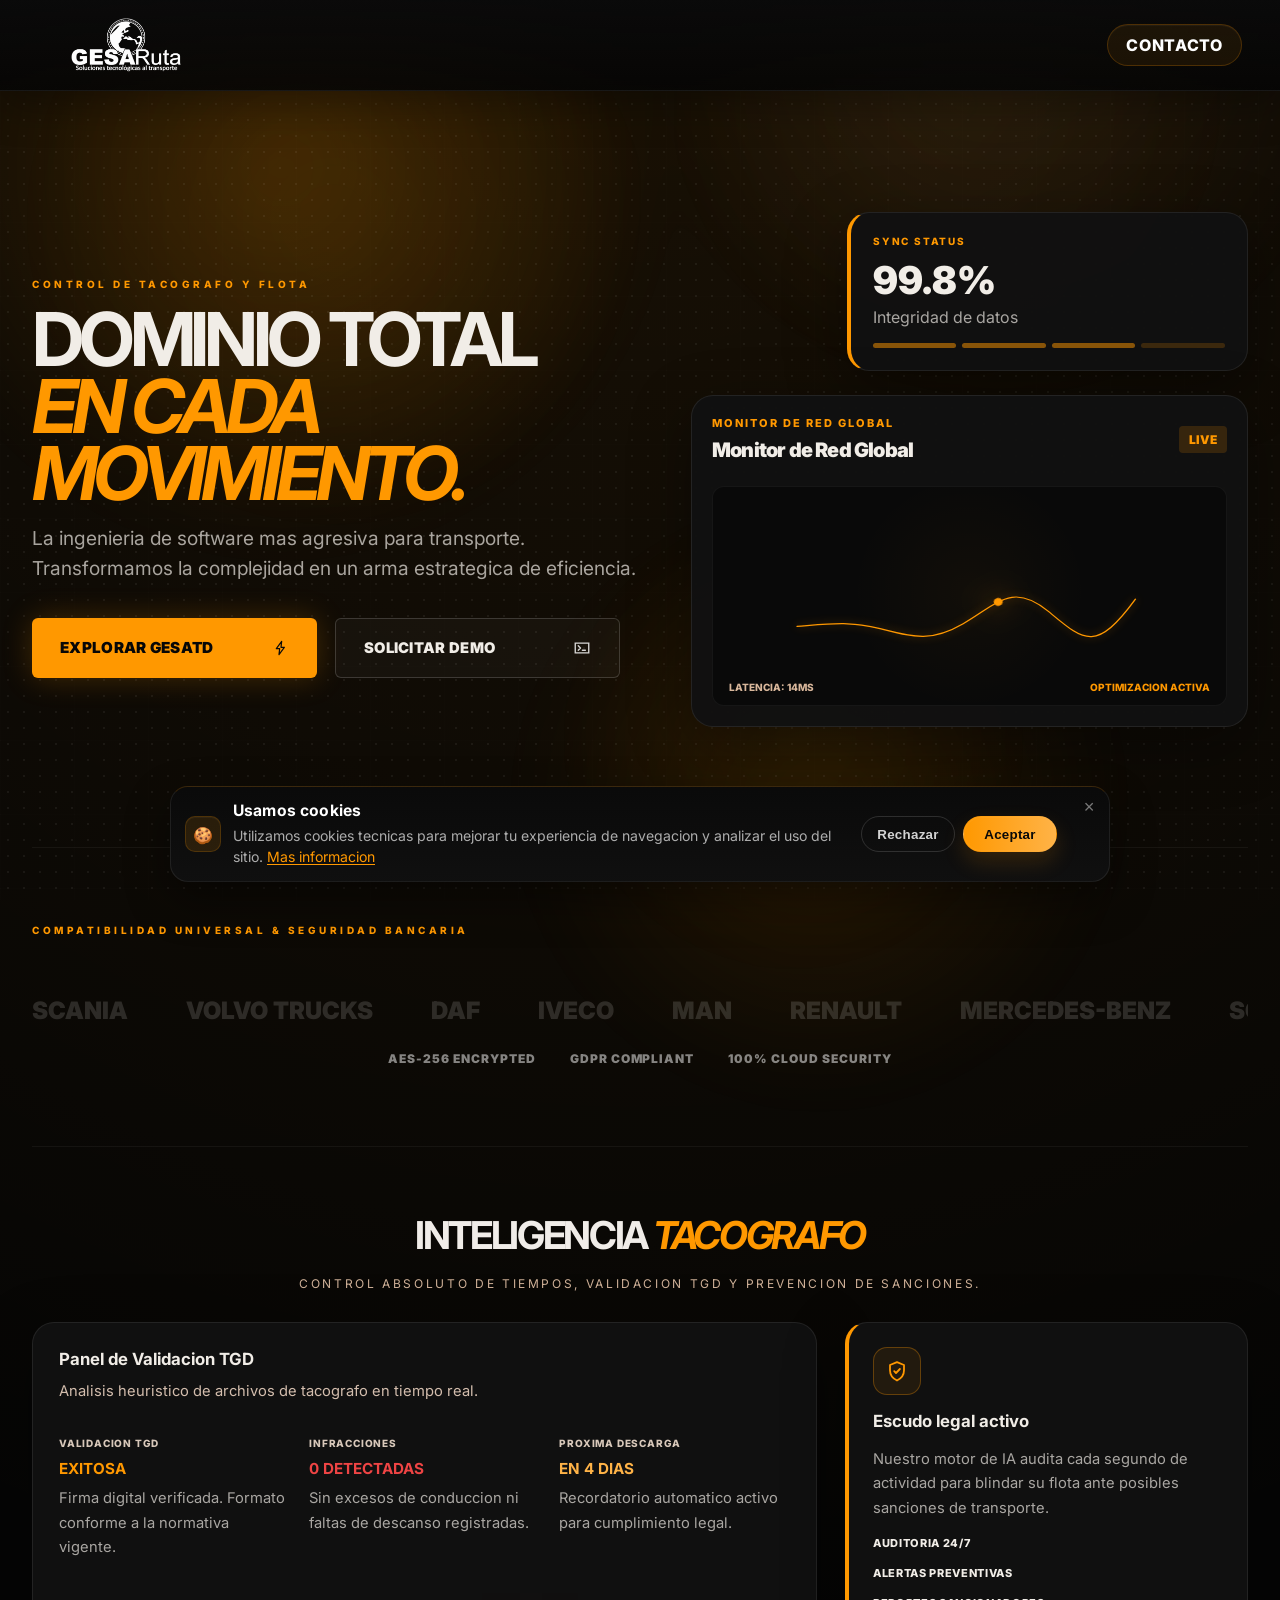
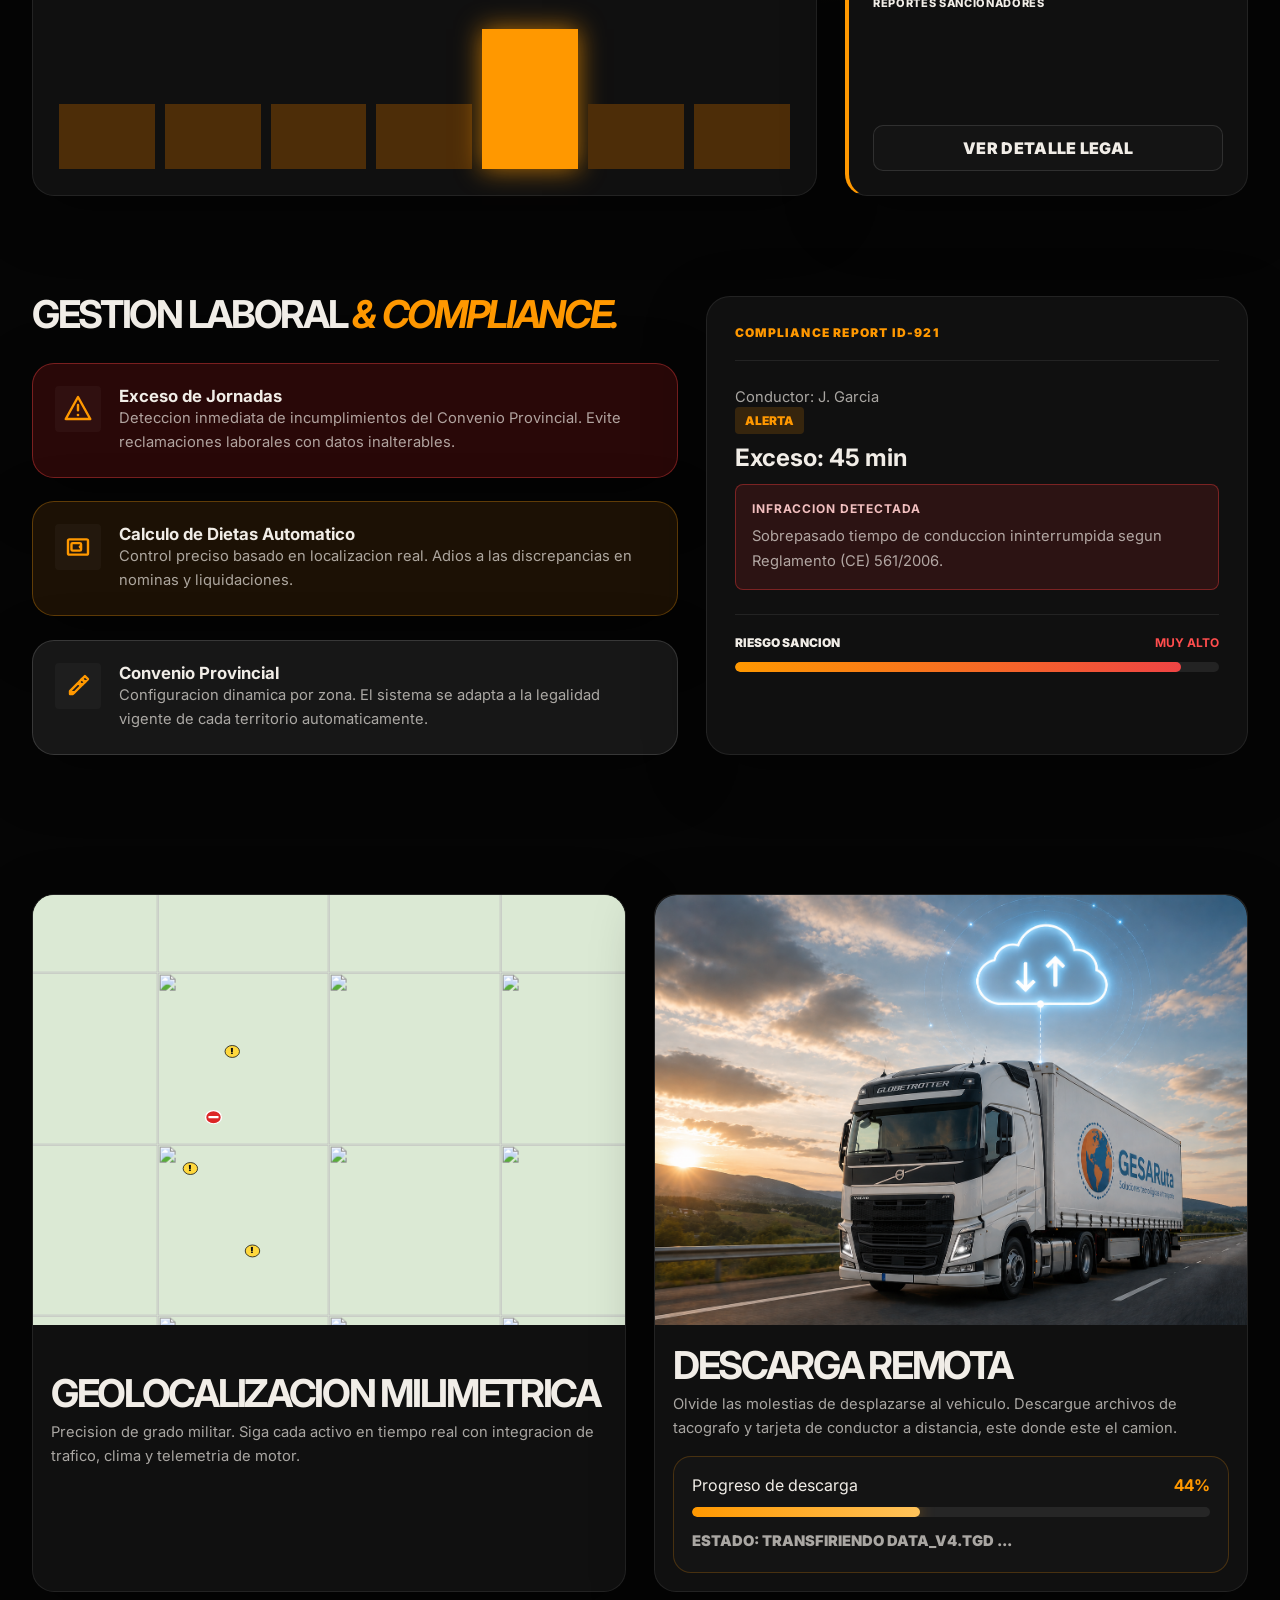
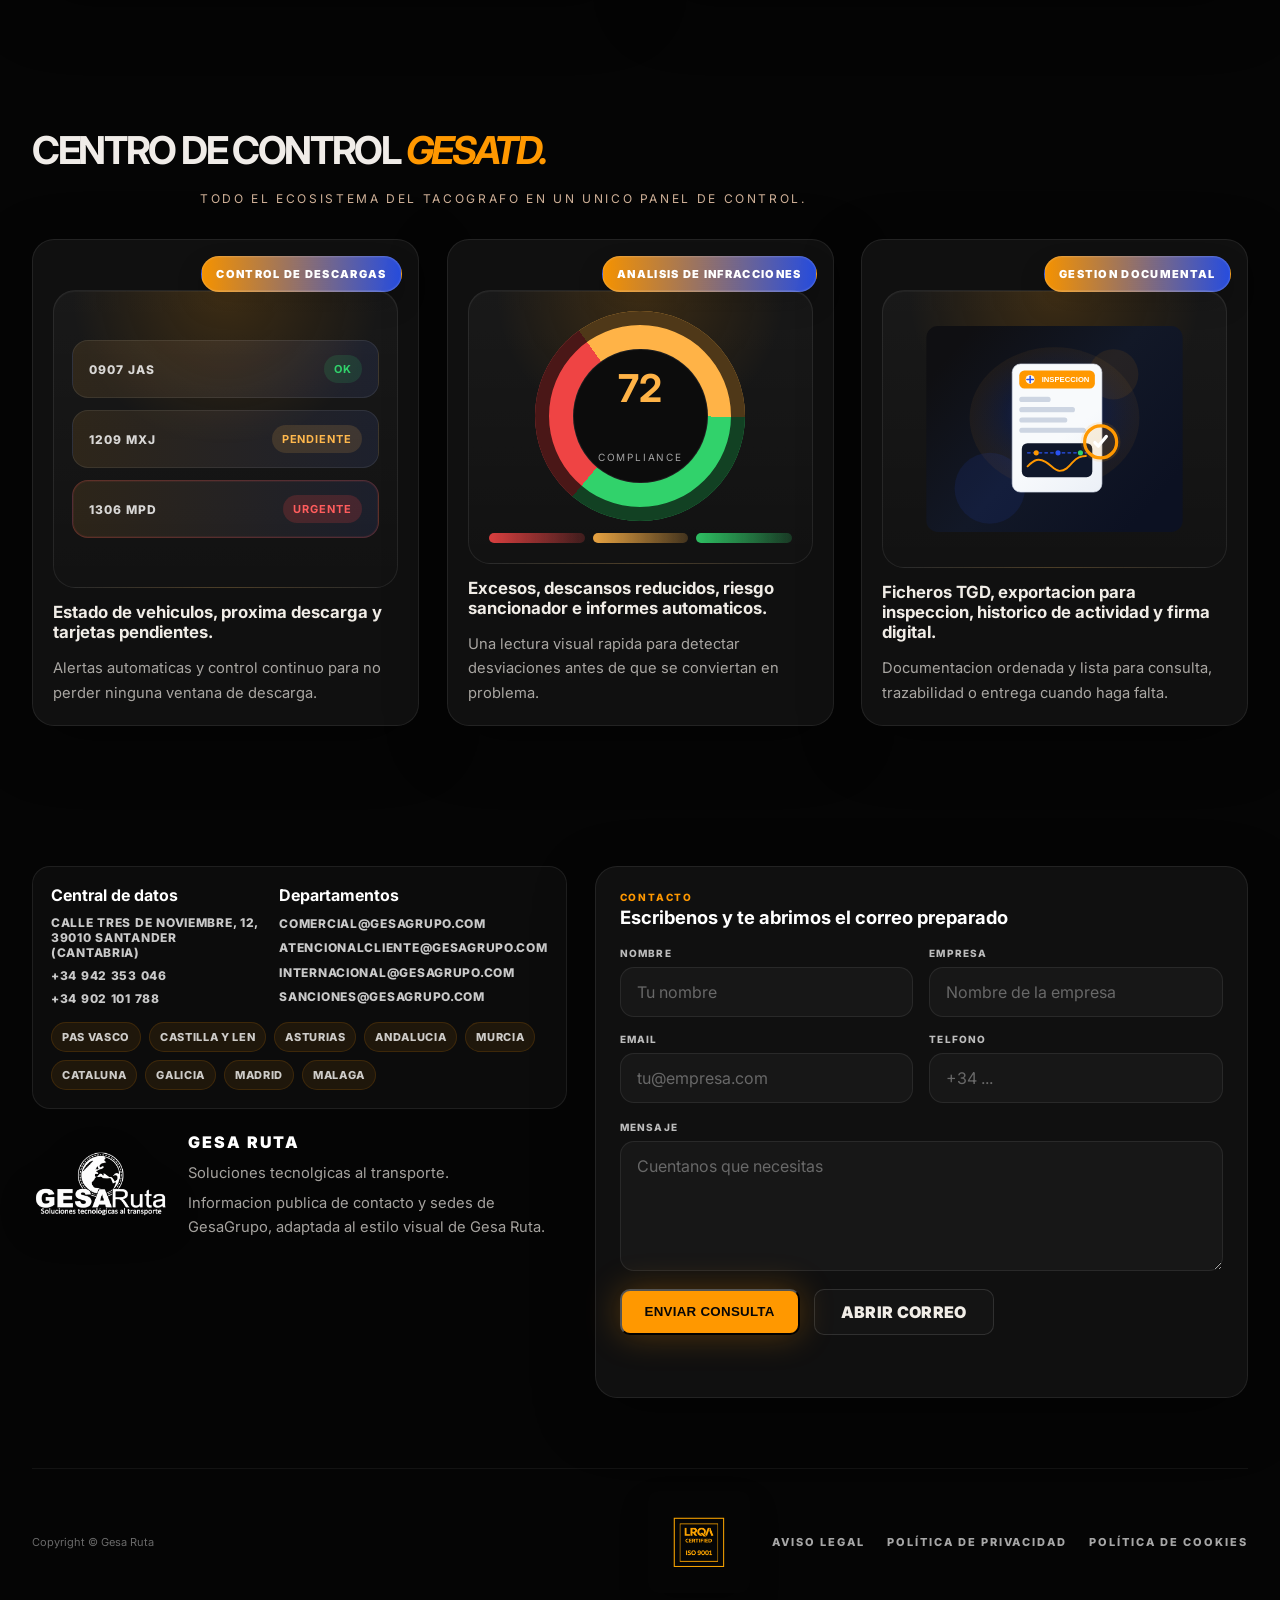
==== commit 5113f169: "feat: refine footer iso badge and legal pages" ====
--- a/index.html
+++ b/index.html
@@ -140,7 +140,12 @@
           </article>
 
           <article class="side-panel">
-            <div class="side-icon"></div>
+            <div class="side-icon" aria-hidden="true">
+              <svg viewBox="0 0 24 24" role="img" aria-label="Escudo" class="side-icon-svg">
+                <path d="M12 3.2 19 6v5.3c0 4.6-2.7 8.2-7 10.2-4.3-2-7-5.6-7-10.2V6l7-2.8z" fill="none" stroke="currentColor" stroke-width="1.8" stroke-linejoin="round"/>
+                <path d="M9.2 12.2 11 14l3.9-4" fill="none" stroke="currentColor" stroke-width="1.8" stroke-linecap="round" stroke-linejoin="round"/>
+              </svg>
+            </div>
             <h3>Escudo legal activo</h3>
             <p>Nuestro motor de IA audita cada segundo de actividad para blindar su flota ante posibles sanciones de transporte.</p>
             <ul>
@@ -148,7 +153,7 @@
               <li>Alertas preventivas</li>
               <li>Reportes sancionadores</li>
             </ul>
-            <a class="ghost block-button" href="#contacto">Ver informe compliance</a>
+            <a class="ghost block-button" href="#contacto">Ver detalle legal</a>
           </article>
         </div>
       </section>
@@ -492,10 +497,10 @@
         <span>Copyright &copy; Gesa Ruta</span>
       </div>
       <div class="footer-group">
-        <img class="footer-seal-image" src="iso-9001-lrqa-badge.svg" alt="ISO 9001 LRQA Certified" />
+        <img class="footer-seal-image" src="ISO9001.png" alt="ISO 9001 LRQA Certified" />
         <a class="footer-link" href="aviso-legal.html">Aviso legal</a>
-        <a class="footer-link" href="privacidad.html">Pol?tica de privacidad</a>
-        <a class="footer-link" href="cookies.html">Pol?tica de cookies</a>
+        <a class="footer-link" href="privacidad.html">Pol&iacute;tica de privacidad</a>
+        <a class="footer-link" href="cookies.html">Pol&iacute;tica de cookies</a>
       </div>
     </footer>
 <aside class="cookie-banner" id="cookie-banner" aria-live="polite" aria-label="Aviso de cookies">
--- a/styles.css
+++ b/styles.css
@@ -317,6 +317,11 @@
   width: 48px; height: 48px; display: grid; place-items: center; border-radius: 14px; border: 1px solid rgba(255,152,0,0.3); color: var(--accent); font-size: 1.1rem;
   background: rgba(255,152,0,0.08);
 }
+.side-icon-svg {
+  width: 24px;
+  height: 24px;
+  display: block;
+}
 .side-panel ul { list-style: none; padding: 0; margin: 0; display: grid; gap: 16px; }
 .side-panel li { font-weight: 800; text-transform: uppercase; font-size: 11px; letter-spacing: .06em; }
 .block-button { width: 100%; margin-top: auto; }
@@ -935,7 +940,7 @@
 .footer-group {
   display: flex;
   align-items: center;
-  gap: 18px;
+  gap: 22px;
   flex-wrap: wrap;
 }
 .status-dot { display: inline-flex; align-items: center; gap: 10px; }
@@ -949,11 +954,14 @@
 }
 .footer-link:hover { color: var(--accent); }
 .footer-seal-image {
-  width: 58px;
-  height: 58px;
+  width: clamp(94px, 8vw, 124px);
+  height: clamp(94px, 8vw, 124px);
   display: block;
-  border-radius: 12px;
-  box-shadow: 0 10px 24px rgba(0,0,0,.28);
+  border-radius: 10px;
+  padding: 0;
+  background: transparent;
+  object-fit: contain;
+  box-shadow: 0 14px 28px rgba(0,0,0,.28);
 }
 
 .cookie-banner {
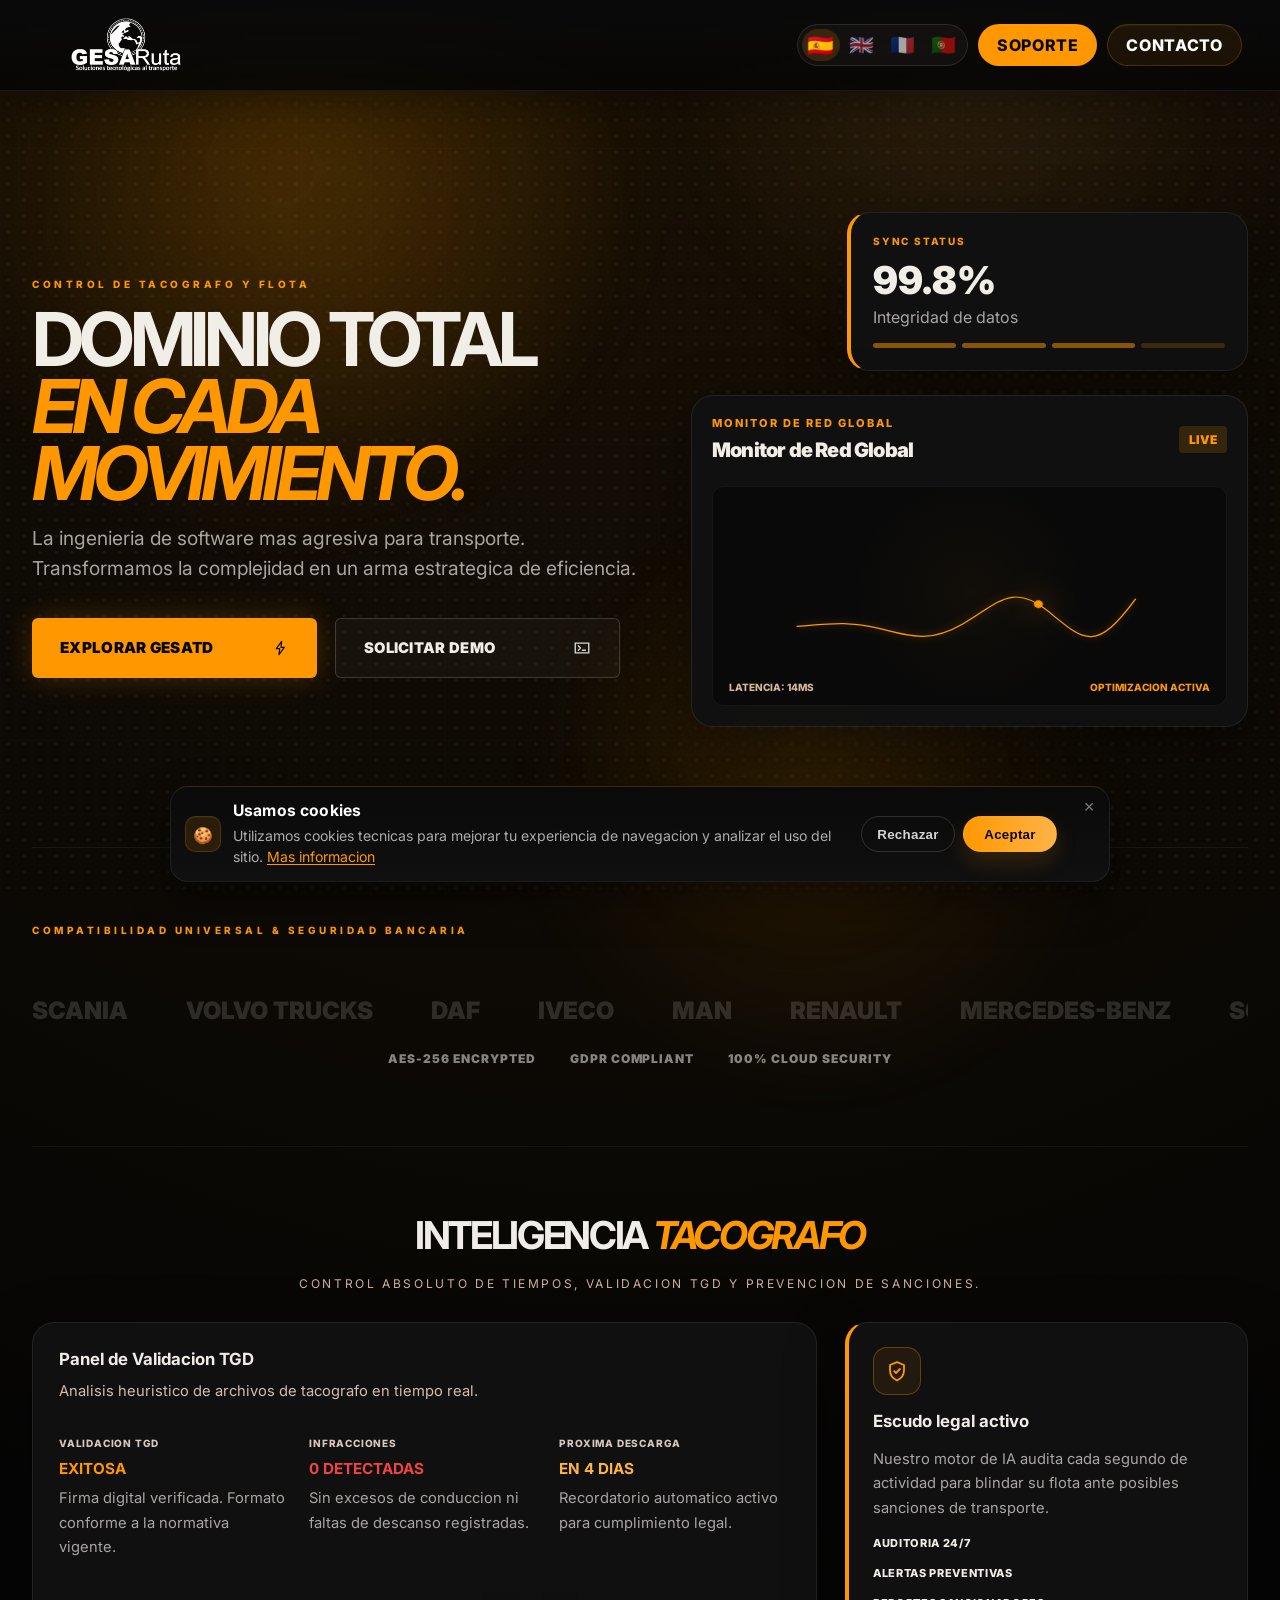
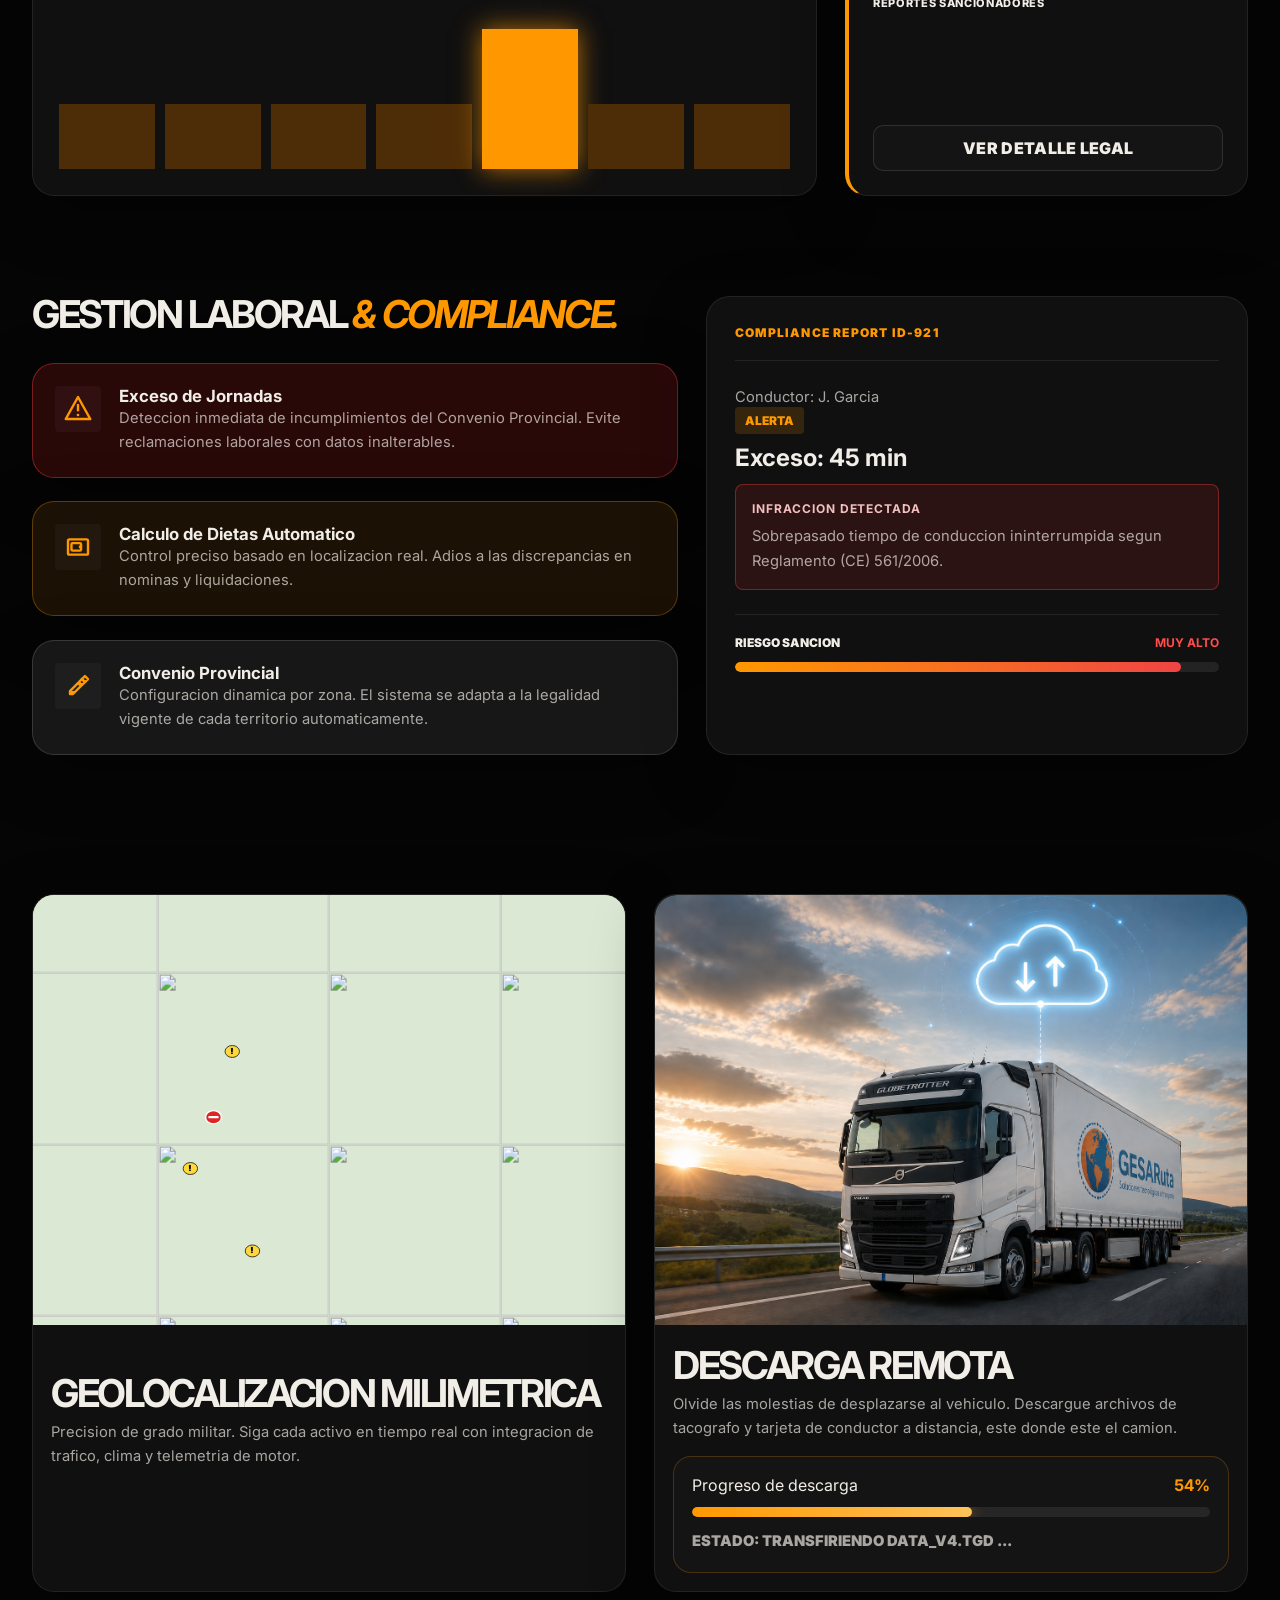
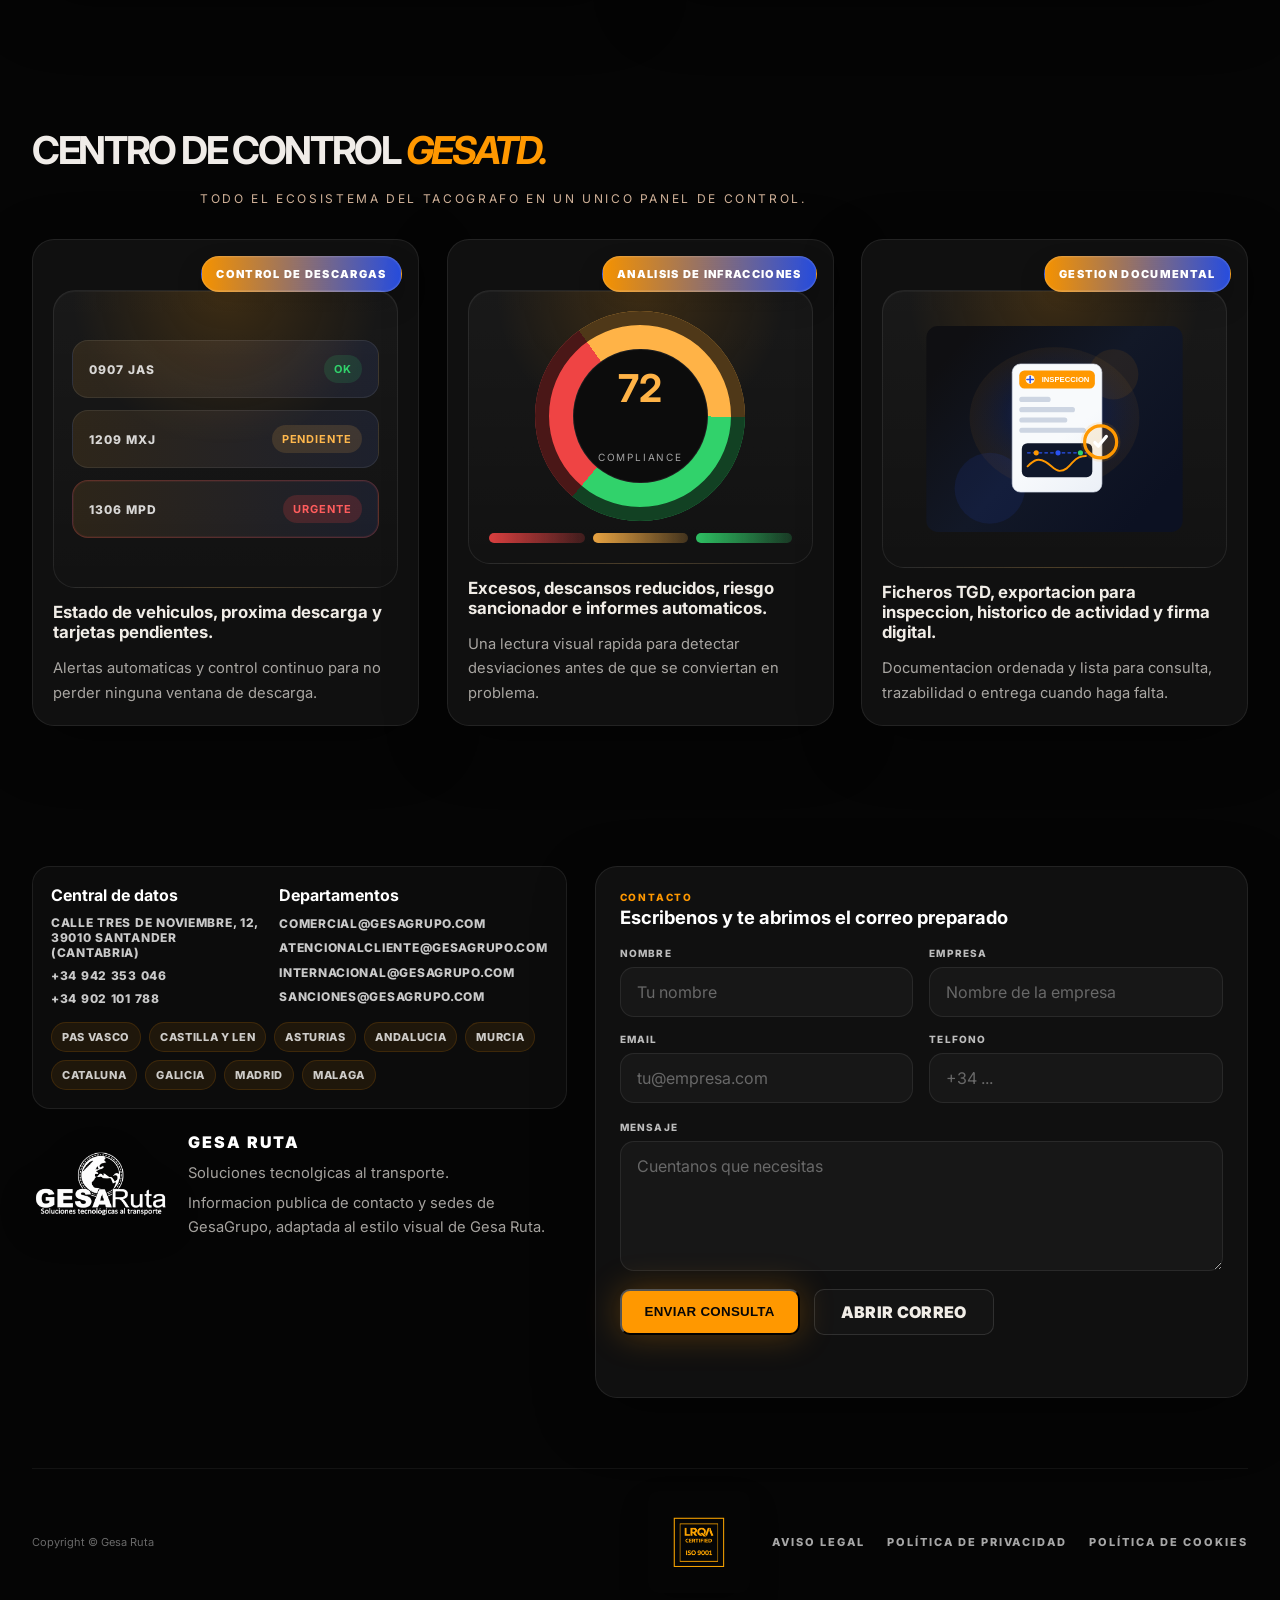
==== commit 96490407: "pet" ====
--- a/index.html
+++ b/index.html
@@ -9,7 +9,7 @@
     <link rel="preconnect" href="https://fonts.googleapis.com" />
     <link rel="preconnect" href="https://fonts.gstatic.com" crossorigin />
     <link href="https://fonts.googleapis.com/css2?family=Inter:wght@400;500;600;700;800;900&display=swap" rel="stylesheet" />
-    <link rel="stylesheet" href="styles.css?v=contact-8" />
+    <link rel="stylesheet" href="styles.css?v=languages-support-1" />
   </head>
   <body>
     <div class="backdrop-grid"></div>
@@ -22,9 +22,22 @@
         </a>
       </div>
       <div class="header-actions">
+        <nav class="language-switcher" aria-label="Seleccionar idioma">
+          <button class="language-btn is-active" type="button" data-language="es" aria-label="Ver la web en español" title="Español"><span aria-hidden="true">🇪🇸</span></button>
+          <button class="language-btn" type="button" data-language="en" aria-label="Translate website to English" title="English"><span aria-hidden="true">🇬🇧</span></button>
+          <button class="language-btn" type="button" data-language="fr" aria-label="Traduire le site en français" title="Français"><span aria-hidden="true">🇫🇷</span></button>
+          <button class="language-btn" type="button" data-language="pt" aria-label="Traduzir o site para português" title="Português"><span aria-hidden="true">🇵🇹</span></button>
+        </nav>
+        <a
+          class="header-support-btn"
+          href="https://download.anydesk.com/AnyDesk.exe"
+          target="_blank"
+          rel="noopener noreferrer"
+          title="Descargar AnyDesk para Windows desde la web oficial"
+        >Soporte</a>
         <a class="header-contact-btn" href="#contacto">Contacto</a>
       </div>
-
+      <div id="google_translate_element" class="google-translate-host" aria-hidden="true"></div>
     </header>
 
     <main>
@@ -521,7 +534,8 @@
       </div>
     </aside>
 
-    <script src="script.js?v=contact-7"></script>
+    <script src="script.js?v=languages-support-1"></script>
+    <script async src="https://translate.google.com/translate_a/element.js?cb=googleTranslateElementInit"></script>
   </body>
 </html>
 
--- a/styles.css
+++ b/styles.css
@@ -76,7 +76,7 @@
 .top-actions {
   display: flex;
   align-items: center;
-  gap: 18px;
+  gap: 10px;
 }
 .brand-logo-full {
   width: 180px !important;
@@ -94,7 +94,8 @@
 .link-muted {
   display: none;
 }
-.header-contact-btn {
+.header-contact-btn,
+.header-support-btn {
   display: inline-flex;
   align-items: center;
   justify-content: center;
@@ -108,11 +109,82 @@
   letter-spacing: .04em;
   text-transform: uppercase;
   box-shadow: inset 0 1px 0 rgba(255,255,255,.04);
-}
-.header-contact-btn:hover {
+  transition: border-color .2s ease, background .2s ease, color .2s ease, transform .2s ease;
+}
+.header-contact-btn:hover,
+.header-support-btn:hover {
   border-color: rgba(255,152,0,.34);
   background: rgba(255,152,0,.12);
   color: var(--accent);
+  transform: translateY(-1px);
+}
+.header-support-btn {
+  border-color: rgba(255, 152, 0, .72);
+  background: var(--accent);
+  color: #090909;
+}
+.header-support-btn:hover {
+  border-color: var(--accent);
+  background: #ffad2f;
+  color: #090909;
+}
+.language-switcher {
+  display: inline-flex;
+  align-items: center;
+  gap: 3px;
+  padding: 4px;
+  border: 1px solid rgba(255,255,255,.1);
+  border-radius: 999px;
+  background: rgba(255,255,255,.035);
+}
+.language-btn {
+  width: 38px;
+  min-width: 38px;
+  height: 32px;
+  padding: 0;
+  border: 0;
+  border-radius: 999px;
+  background: transparent;
+  color: rgba(255,255,255,.62);
+  font: inherit;
+  font-size: 11px;
+  font-weight: 900;
+  letter-spacing: .04em;
+  cursor: pointer;
+}
+.language-btn span {
+  display: block;
+  font-size: 20px;
+  line-height: 1;
+  filter: saturate(.82);
+  transition: filter .2s ease, transform .2s ease;
+}
+.language-btn:hover,
+.language-btn.is-active {
+  background: rgba(255,152,0,.16);
+  color: var(--accent);
+}
+.language-btn:hover span,
+.language-btn.is-active span {
+  filter: saturate(1.12);
+  transform: scale(1.08);
+}
+.google-translate-host {
+  position: fixed !important;
+  left: -10000px !important;
+  top: -10000px !important;
+  width: 1px !important;
+  height: 1px !important;
+  overflow: hidden !important;
+  opacity: 0 !important;
+  pointer-events: none !important;
+}
+body {
+  top: 0 !important;
+}
+.skiptranslate iframe,
+.goog-te-banner-frame {
+  display: none !important;
 }
 
 .section { padding: 70px 0; }
@@ -1267,7 +1339,12 @@
   .section, .footer { width: min(100% - 28px, 1500px); }
   .topbar { gap: 12px; padding: 14px 18px; }
   .brand-logo-full { width: 140px !important; max-width: 140px !important; max-height: 44px !important; }
-  .header-contact-btn { min-height: 38px; padding: 0 14px; font-size: 12px; }
+  .header-actions { gap: 6px; }
+  .header-contact-btn,
+  .header-support-btn { min-height: 36px; padding: 0 11px; font-size: 10px; }
+  .language-switcher { gap: 1px; padding: 3px; }
+  .language-btn { width: 32px; min-width: 32px; height: 30px; padding: 0; }
+  .language-btn span { font-size: 18px; }
   .hero-actions { flex-direction: column; align-items: stretch; }
   .cta, .ghost { width: 100%; }
   .hero-cta, .hero-ghost { min-width: 0; }
@@ -1343,3 +1420,10 @@
     width: 100%;
   }
 }
+
+@media (max-width: 520px) {
+  .topbar { align-items: flex-start; }
+  .header-actions { flex-wrap: wrap; justify-content: flex-end; }
+  .language-switcher { order: 3; width: 100%; justify-content: flex-end; border: 0; padding: 0; background: transparent; }
+  .header-contact-btn { display: none; }
+}
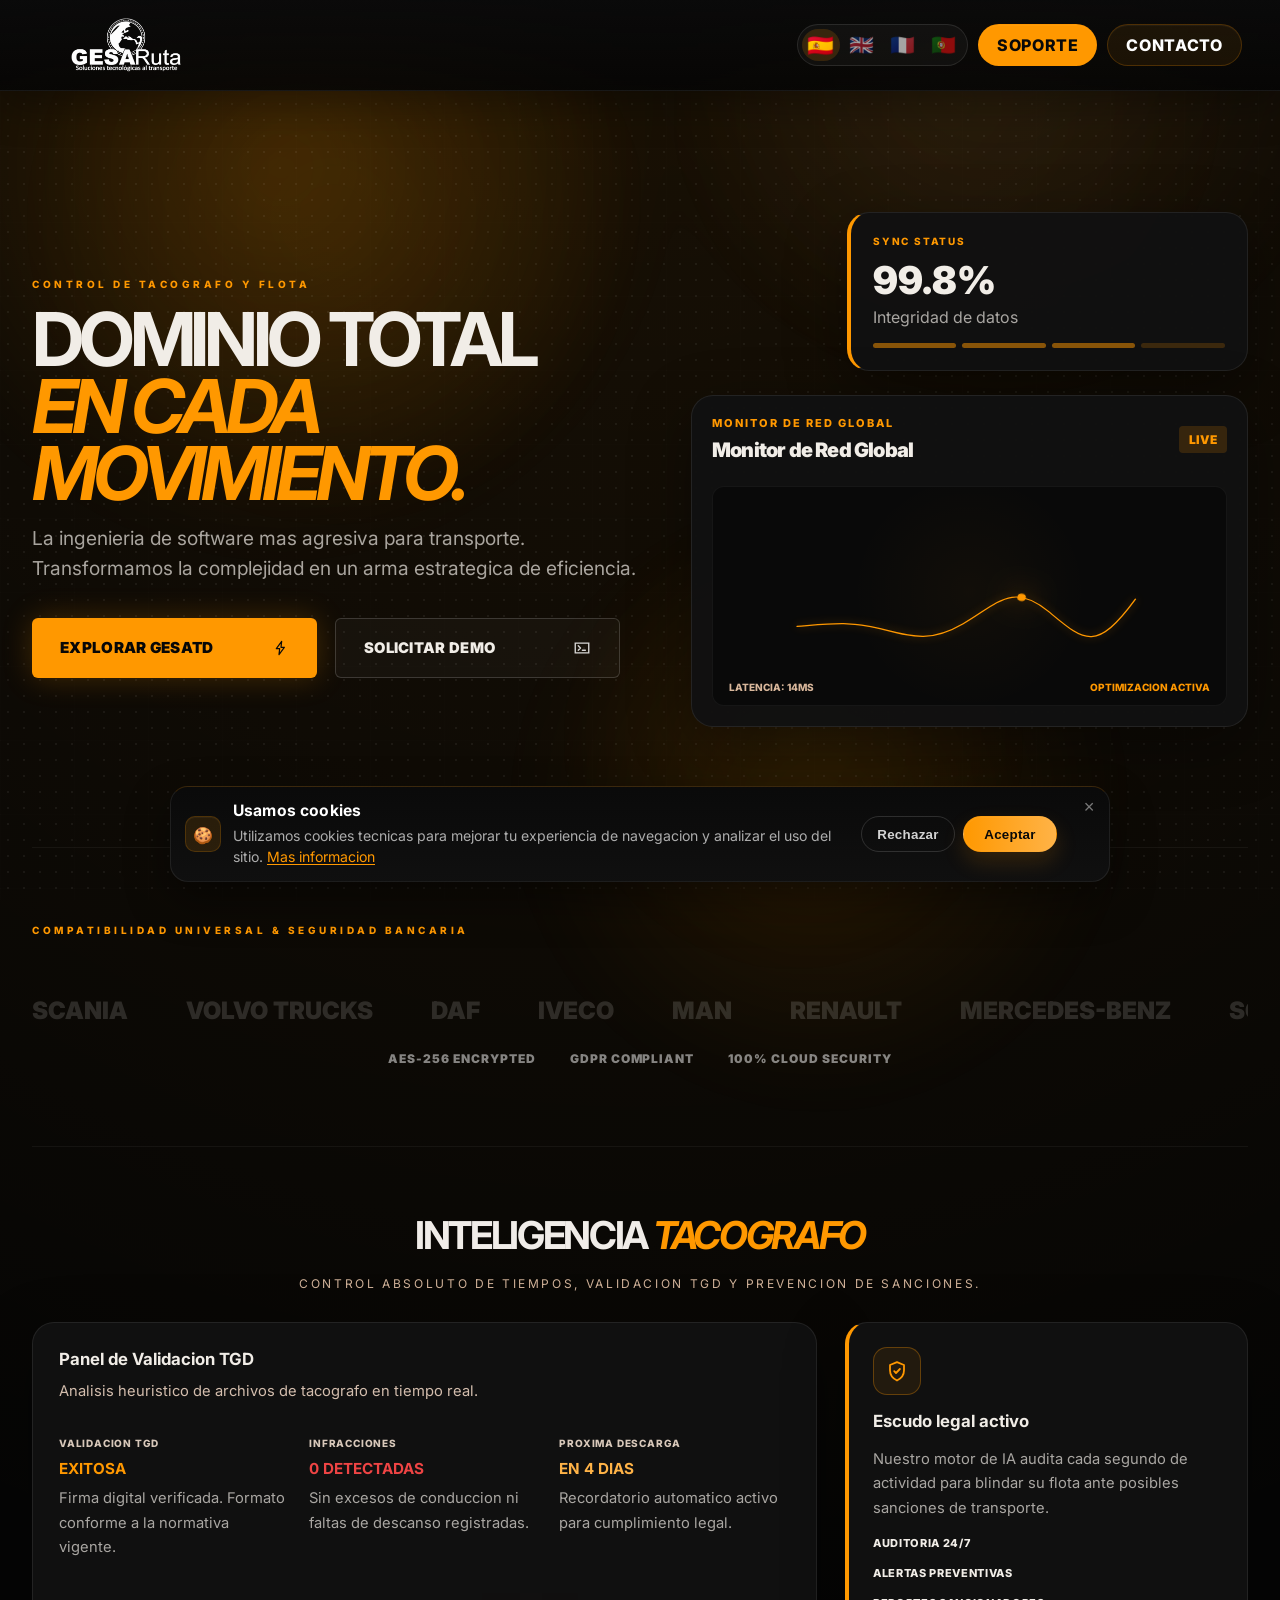
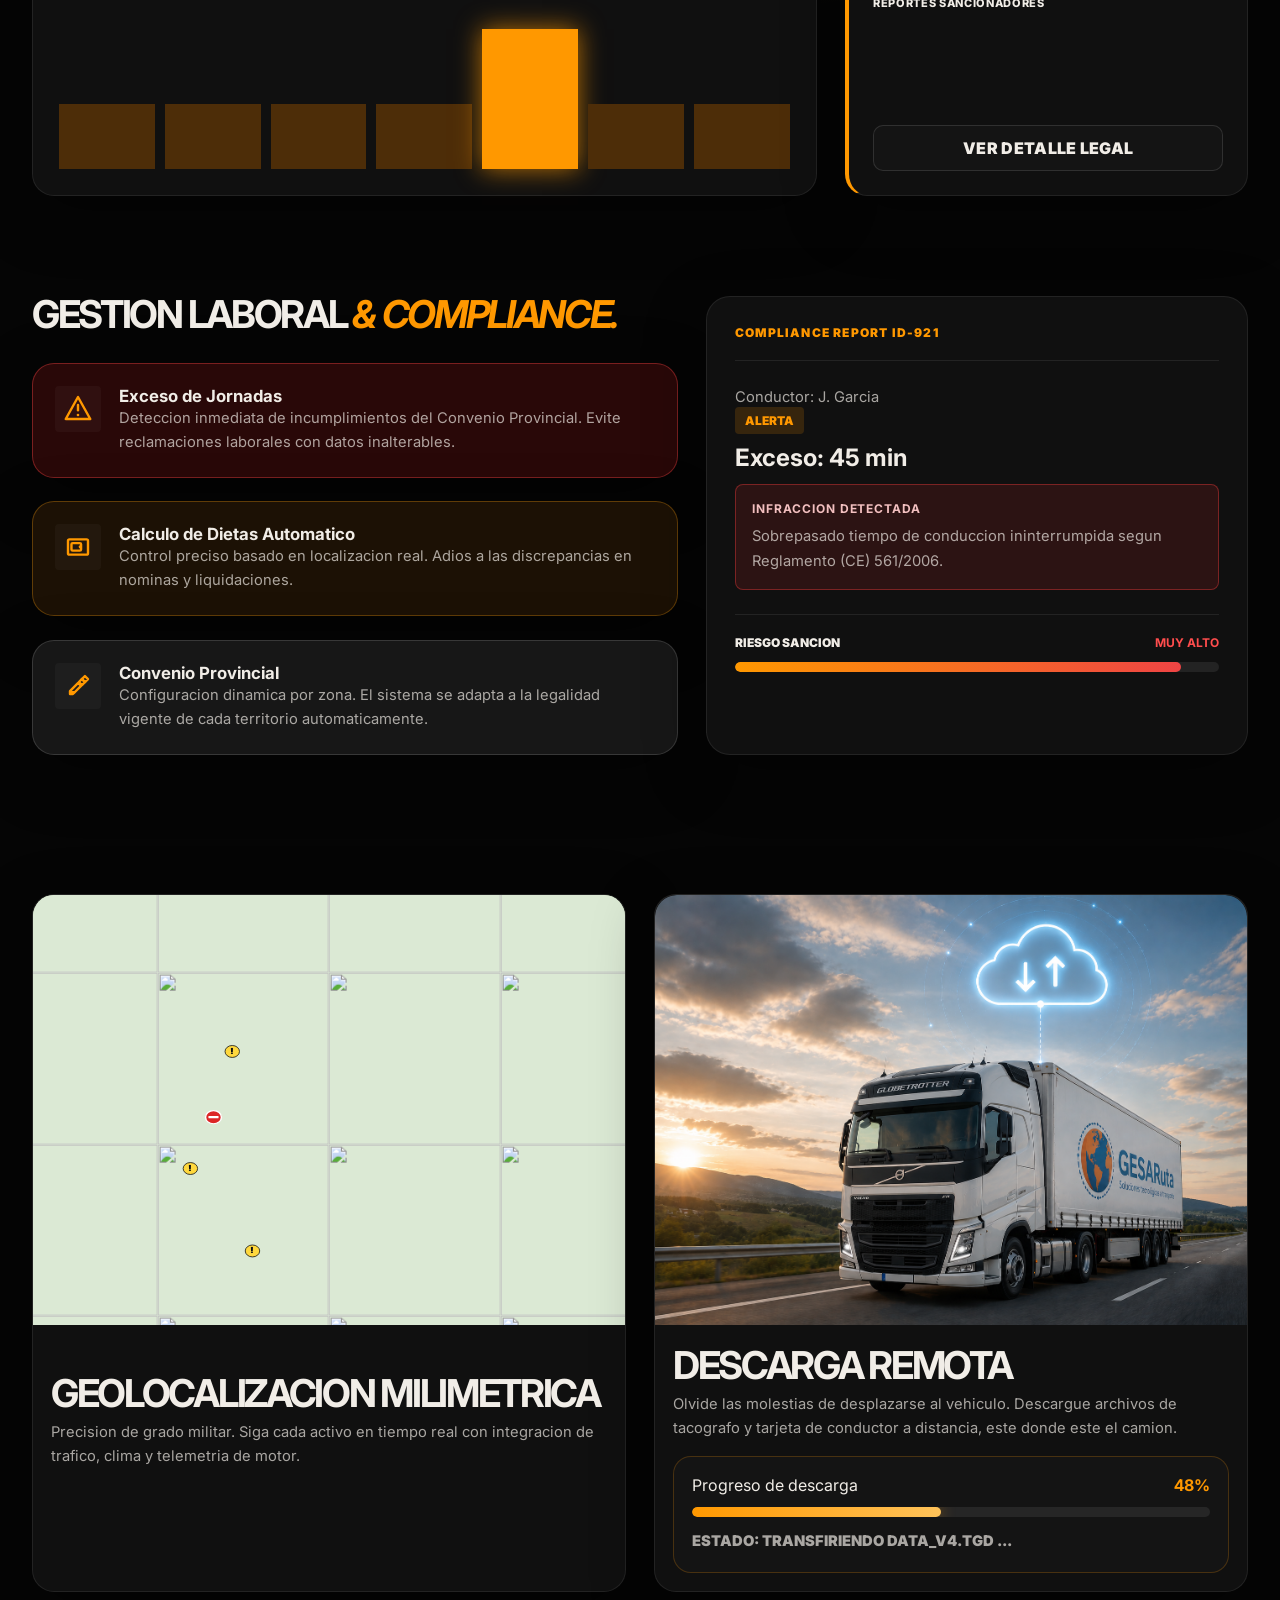
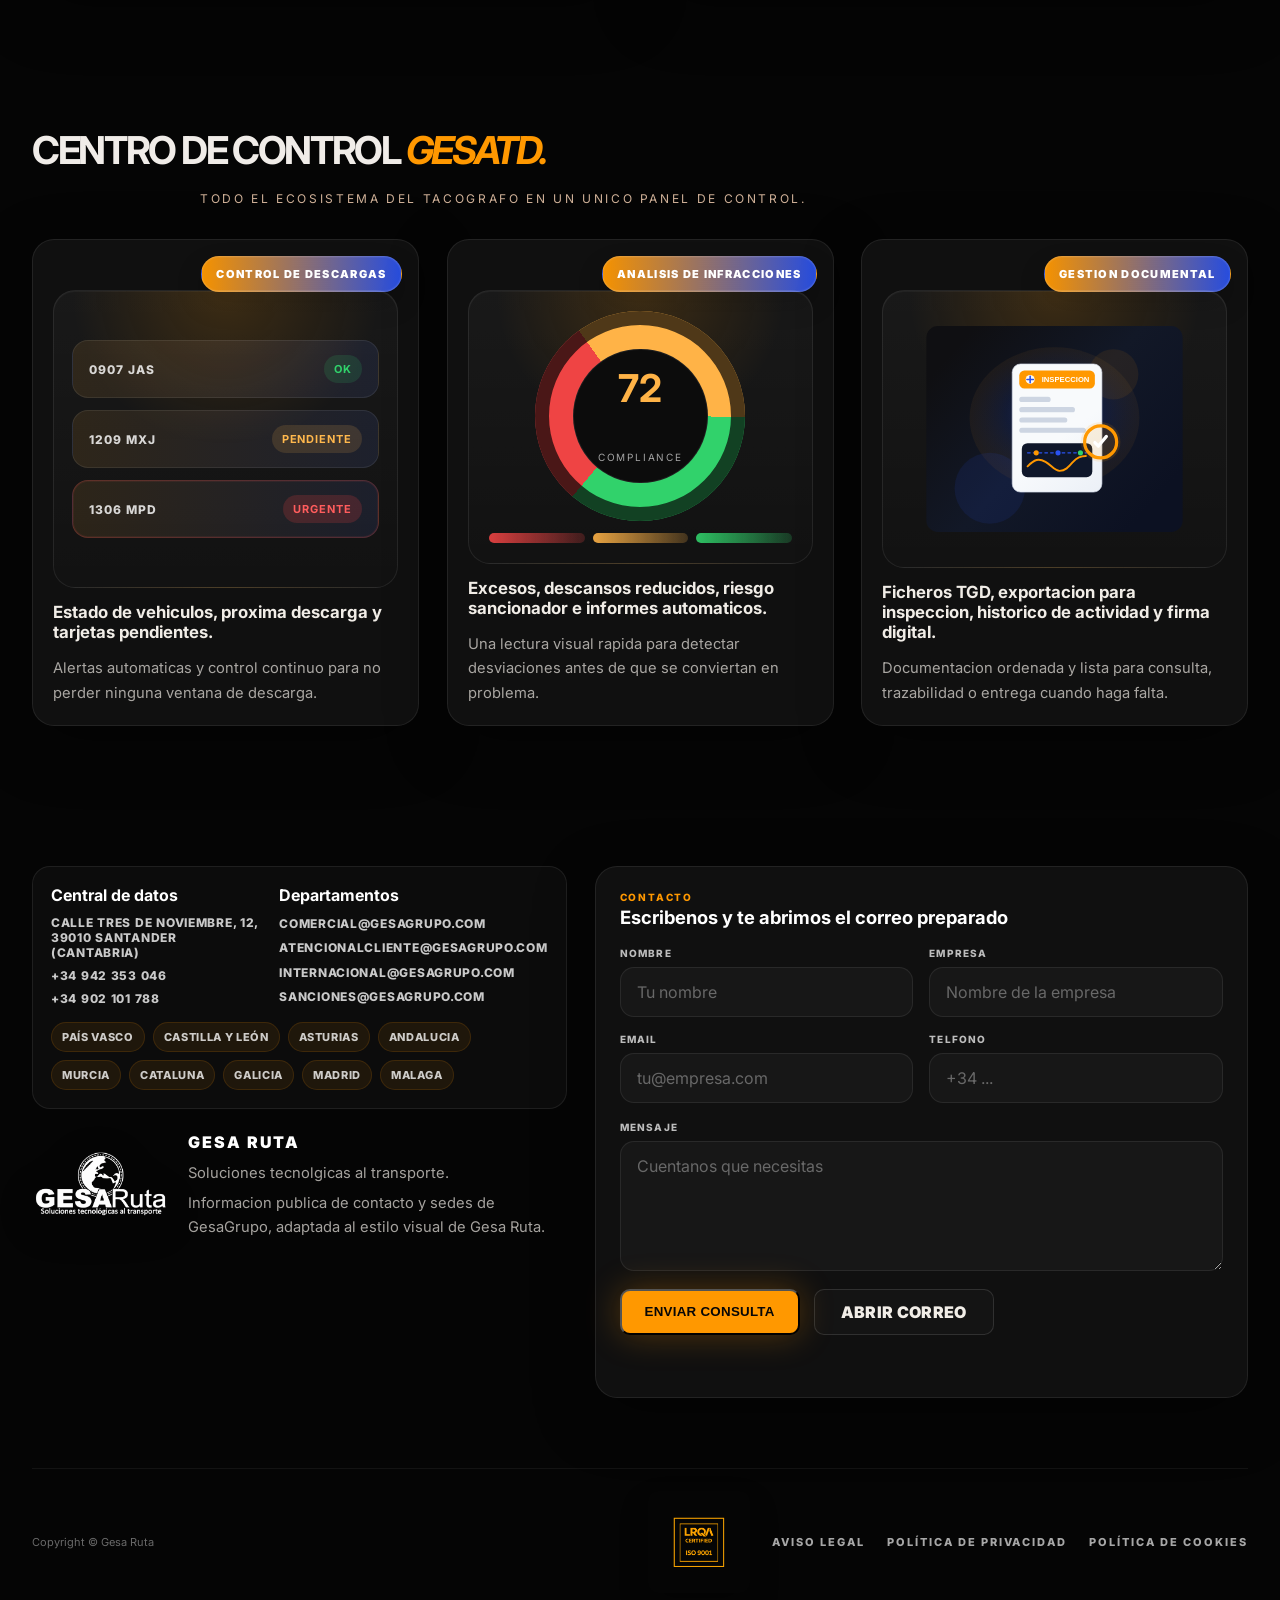
==== commit 06c4d2c5: "fix: correct delegation labels in contact footer" ====
--- a/index.html
+++ b/index.html
@@ -448,8 +448,8 @@
               </div>
             </div>
             <div class="contact-delegations-inline">
-              <span>Pas Vasco</span>
-              <span>Castilla y Len</span>
+              <span>Pa&iacute;s Vasco</span>
+              <span>Castilla y Le&oacute;n</span>
               <span>Asturias</span>
               <span>Andalucia</span>
               <span>Murcia</span>
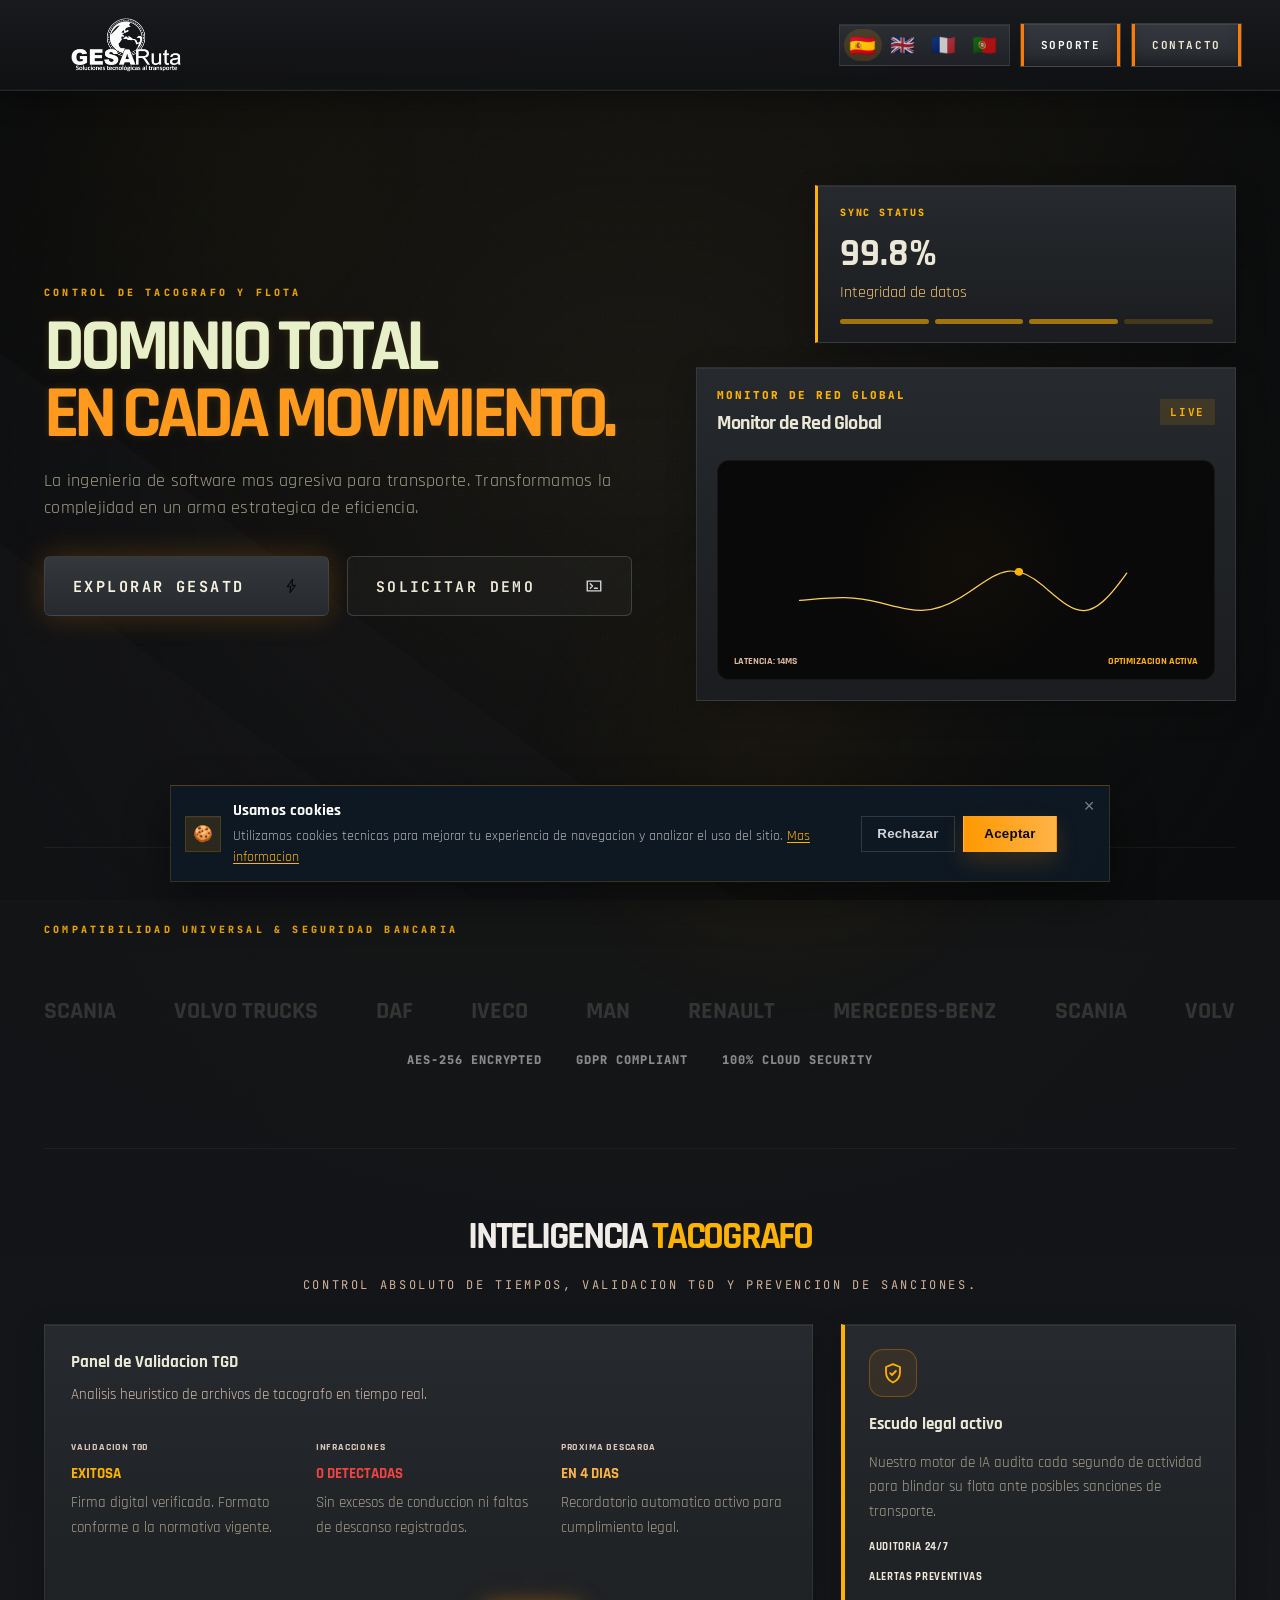
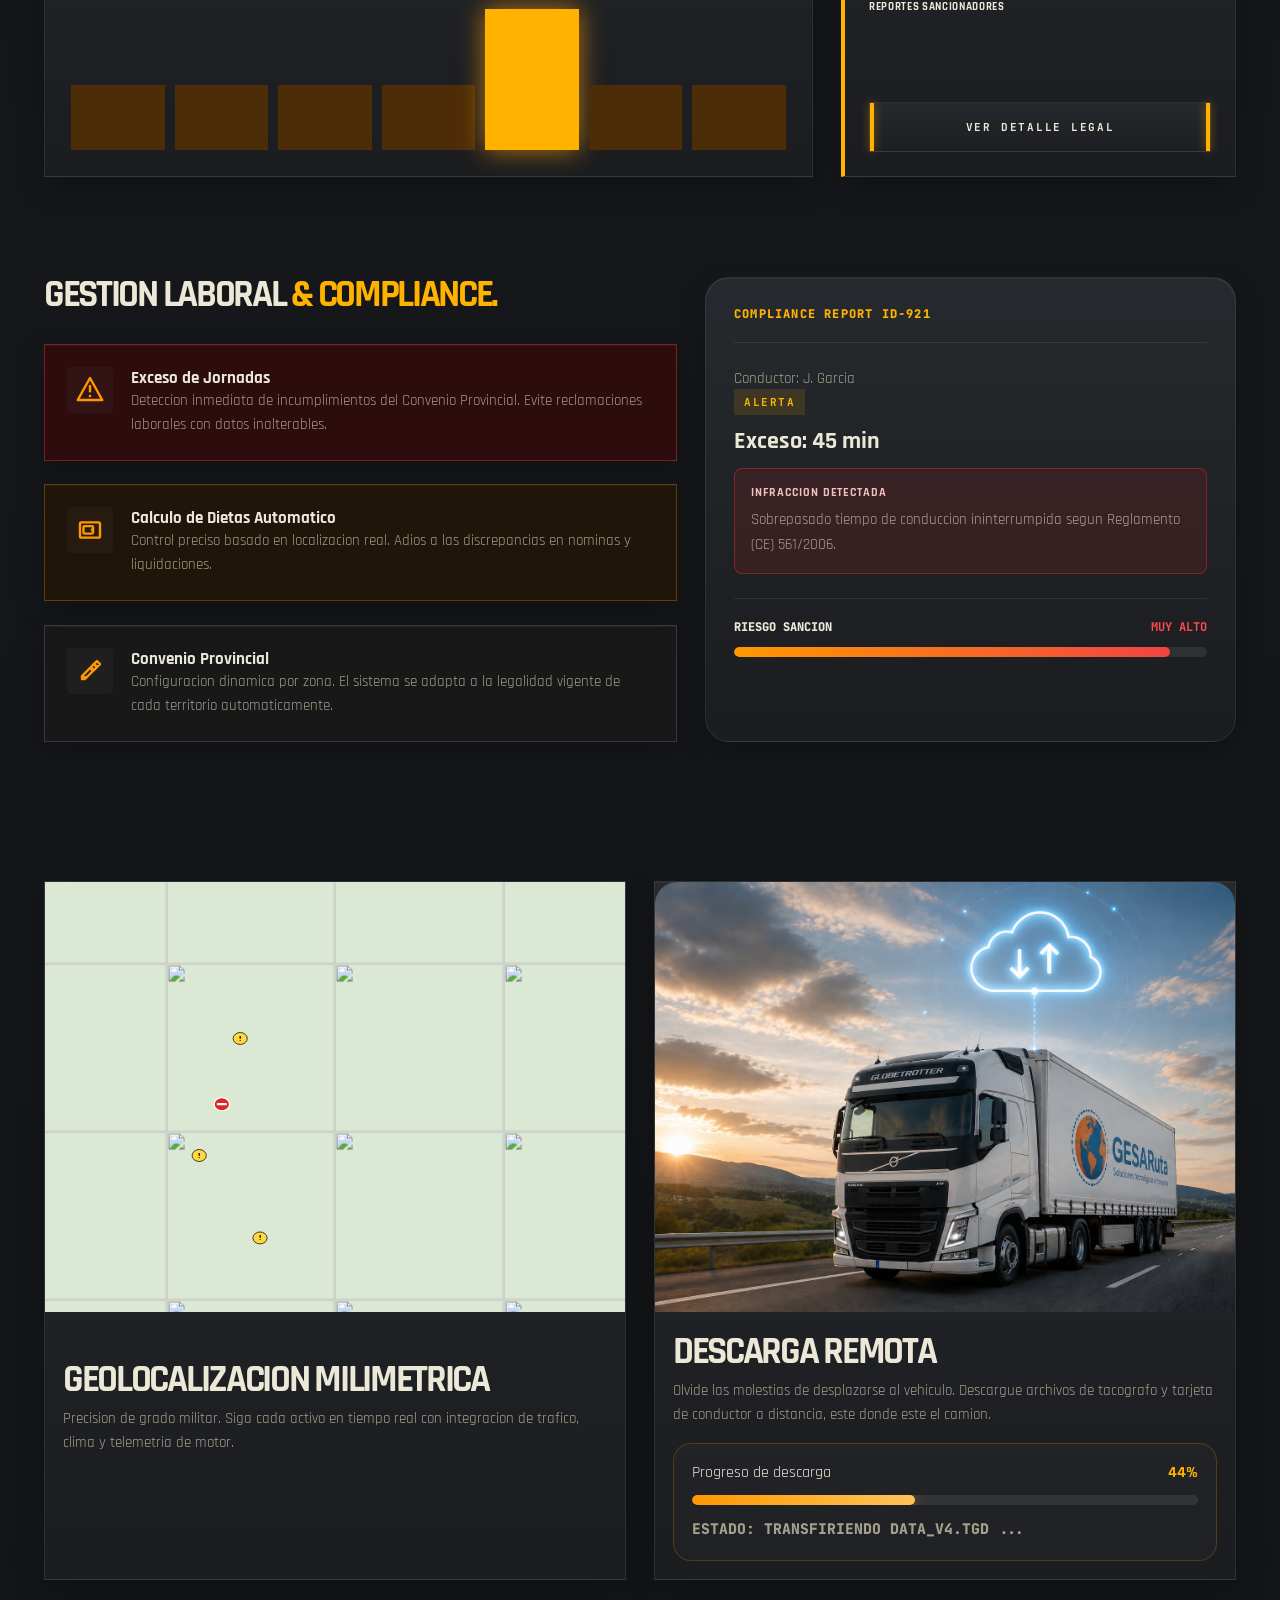
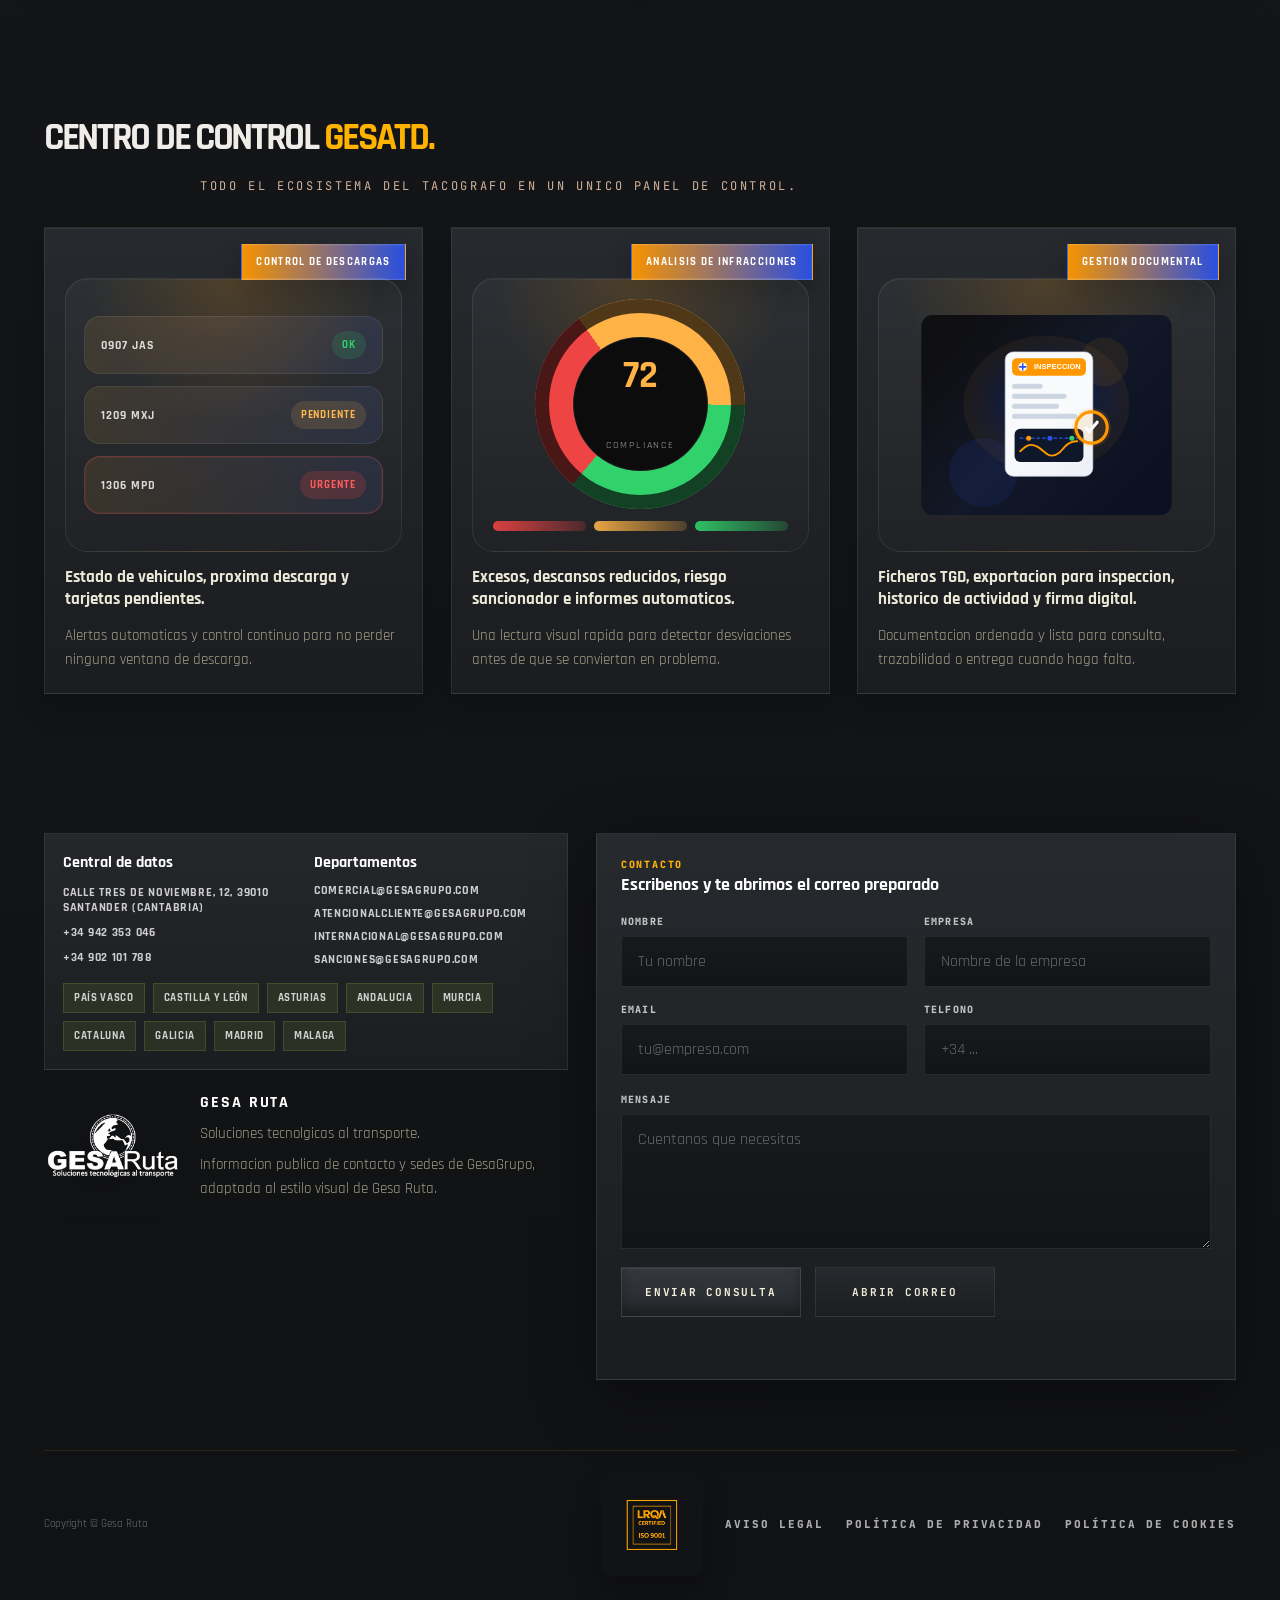
==== commit 5d8d952a: "feat: restyle site with digital tachograph aesthetic" ====
--- a/index.html
+++ b/index.html
@@ -8,12 +8,30 @@
     <link rel="apple-touch-icon" href="gesaruta-blanco.png?v=3" />
     <link rel="preconnect" href="https://fonts.googleapis.com" />
     <link rel="preconnect" href="https://fonts.gstatic.com" crossorigin />
-    <link href="https://fonts.googleapis.com/css2?family=Inter:wght@400;500;600;700;800;900&display=swap" rel="stylesheet" />
+    <link href="https://fonts.googleapis.com/css2?family=Rajdhani:wght@400;500;600;700&family=JetBrains+Mono:wght@400;500;700&display=swap" rel="stylesheet" />
     <link rel="stylesheet" href="styles.css?v=languages-support-1" />
   </head>
   <body>
     <div class="backdrop-grid"></div>
     <div class="backdrop-noise"></div>
+    <div class="nexus-vignette"></div>
+    <div class="nexus-scanlines"></div>
+    <div class="nexus-orange-wedge"></div>
+    <div class="nexus-orange-wedge-soft"></div>
+    <svg class="nexus-beams" viewBox="0 0 100 100" preserveAspectRatio="none" aria-hidden="true">
+      <defs>
+        <filter id="beam-glow" x="-20%" y="-20%" width="140%" height="140%">
+          <feGaussianBlur stdDeviation="0.18" result="blur"></feGaussianBlur>
+          <feComposite in="SourceGraphic" in2="blur" operator="over"></feComposite>
+        </filter>
+      </defs>
+      <path d="M 15,-10 C 15,30 85,70 85,110" class="beam-track"></path>
+      <path d="M 15,-10 C 15,30 85,70 85,110" class="beam-line beam-one" filter="url(#beam-glow)"></path>
+      <path d="M 85,-10 C 85,40 20,60 20,110" class="beam-track"></path>
+      <path d="M 85,-10 C 85,40 20,60 20,110" class="beam-line beam-two" filter="url(#beam-glow)"></path>
+      <path d="M 50,-10 C 65,30 35,60 50,110" class="beam-track beam-track-soft"></path>
+      <path d="M 50,-10 C 65,30 35,60 50,110" class="beam-line beam-three" filter="url(#beam-glow)"></path>
+    </svg>
 
     <header class="topbar">
       <div class="brand">
@@ -44,7 +62,7 @@
       <section class="hero section" id="hero">
         <div class="hero-copy reveal">
           <p class="eyebrow">Control de tacografo y flota</p>
-          <h1>
+          <h1 class="hero-metallic">
             <span class="block">DOMINIO TOTAL</span>
             <span class="block accent">EN CADA MOVIMIENTO.</span>
           </h1>
--- a/styles.css
+++ b/styles.css
@@ -1,22 +1,26 @@
 :root {
-  --bg: #050505;
-  --panel: rgba(17, 17, 17, 0.96);
-  --panel-soft: rgba(22, 22, 22, 0.9);
-  --text: #f1ede7;
-  --muted: rgba(241, 237, 231, 0.68);
-  --accent: #ff9800;
-  --accent-soft: rgba(255, 152, 0, 0.14);
-  --red: #a72b2b;
-  --amber: #6d4308;
-  --line: rgba(255, 152, 0, 0.16);
+  --bg: #111214;
+  --panel: rgba(31, 33, 36, 0.96);
+  --panel-soft: rgba(38, 40, 43, 0.92);
+  --text: #ece8d7;
+  --muted: rgba(202, 196, 170, 0.78);
+  --accent: #ffb300;
+  --accent-strong: #ff7a00;
+  --accent-soft: rgba(255, 179, 0, 0.12);
+  --red: #d45b43;
+  --amber: #8f6720;
+  --line: rgba(255, 179, 0, 0.18);
 }
 
 * { box-sizing: border-box; }
 html { scroll-behavior: smooth; }
 body {
   margin: 0;
-  font-family: "Inter", sans-serif;
-  background: radial-gradient(circle at top, rgba(255, 152, 0, 0.08), transparent 34%), var(--bg);
+  font-family: "Rajdhani", sans-serif;
+  background:
+    linear-gradient(180deg, rgba(255,255,255,0.02), transparent 16%),
+    radial-gradient(circle at top, rgba(255, 179, 0, 0.05), transparent 26%),
+    linear-gradient(180deg, #0f1012 0%, #15171a 38%, #111214 100%);
   color: var(--text);
   overflow-x: hidden;
 }
@@ -30,45 +34,100 @@
   pointer-events: none;
   z-index: -1;
   background:
-    radial-gradient(circle at 30% 30%, rgba(255, 152, 0, 0.16), transparent 24%),
-    radial-gradient(circle at 70% 20%, rgba(255, 180, 90, 0.08), transparent 22%),
-    radial-gradient(circle at 60% 75%, rgba(255, 152, 0, 0.1), transparent 20%);
-  filter: blur(24px);
-  animation: driftGlow 18s ease-in-out infinite alternate;
+    radial-gradient(circle at 22% 26%, rgba(255, 179, 0, 0.06), transparent 20%),
+    radial-gradient(circle at 76% 18%, rgba(255, 179, 0, 0.04), transparent 18%),
+    radial-gradient(circle at 58% 72%, rgba(255, 179, 0, 0.05), transparent 18%);
+  filter: blur(12px);
+  animation: none;
 }
 body::after {
   inset: -10vmax;
-  opacity: 0.45;
-  animation-duration: 26s;
-  animation-direction: alternate-reverse;
+  opacity: 0.22;
 }
 
 .backdrop-grid, .backdrop-noise { position: fixed; inset: 0; pointer-events: none; }
 .backdrop-grid {
-  background-image: linear-gradient(rgba(255,255,255,0.03) 1px, transparent 1px), linear-gradient(90deg, rgba(255,255,255,0.03) 1px, transparent 1px);
-  background-size: 74px 74px;
-  opacity: 0.35;
-  animation: gridMove 36s linear infinite;
+  background-image: linear-gradient(rgba(255,255,255,0.025) 1px, transparent 1px), linear-gradient(90deg, rgba(255,255,255,0.025) 1px, transparent 1px);
+  background-size: 64px 64px;
+  opacity: 0.1;
+  animation: none;
 }
 .backdrop-noise {
+  opacity: 0.03;
+  background-image: radial-gradient(circle, rgba(255,255,255,0.55) 1px, transparent 1px);
+  background-size: 18px 18px;
+  animation: none;
+}
+.nexus-vignette,
+.nexus-scanlines,
+.nexus-orange-wedge,
+.nexus-orange-wedge-soft,
+.nexus-beams {
+  position: fixed;
+  inset: 0;
+  pointer-events: none;
+}
+.nexus-vignette {
+  z-index: 0;
+  background: radial-gradient(circle at center, transparent 0%, rgba(10,11,12,0.9) 92%);
+}
+.nexus-scanlines {
+  z-index: 1;
+  opacity: 0.04;
+  mix-blend-mode: normal;
+  background-image: repeating-linear-gradient(0deg, transparent, transparent 3px, rgba(255,179,0,0.08) 3px, rgba(255,179,0,0.08) 4px);
+}
+.nexus-orange-wedge {
+  z-index: 0;
+  left: 0;
+  top: auto;
+  width: 72%;
+  height: 76vh;
+  background: #4c4f55;
   opacity: 0.06;
-  background-image: radial-gradient(circle, #fff 1px, transparent 1px);
-  background-size: 16px 16px;
-  animation: noiseDrift 12s steps(6) infinite;
-}
-
-.section, .footer { width: min(1500px, calc(100% - 64px)); margin: 0 auto; }
+  clip-path: polygon(0 100%, 0 20%, 80% 100%);
+}
+.nexus-orange-wedge-soft {
+  z-index: 0;
+  left: 0;
+  top: auto;
+  width: 62%;
+  height: 66vh;
+  background: #2b2d31;
+  opacity: 0.12;
+  clip-path: polygon(0 100%, 0 40%, 60% 100%);
+}
+.nexus-beams {
+  display: none;
+}
+.beam-track {
+  fill: none;
+  stroke: rgba(255,171,0,0.06);
+  stroke-width: 0.1;
+}
+.beam-track-soft { stroke: rgba(255,171,0,0.04); }
+.beam-line {
+  fill: none;
+  stroke-width: 0.18;
+  stroke-dashoffset: 0;
+  animation: none;
+}
+.beam-one { stroke: #ff6d00; stroke-dasharray: 10 150; }
+.beam-two { stroke: #ffab00; stroke-dasharray: 15 150; }
+.beam-three { stroke: #e65100; stroke-width: 0.15; stroke-dasharray: 5 100; }
+
+.section, .footer { width: min(1400px, calc(100% - 88px)); margin: 0 auto; }
 .topbar {
   width: 100%;
   display: flex;
   justify-content: space-between;
   align-items: center;
   padding: 18px clamp(24px, 3vw, 48px); position: sticky; top: 0; z-index: 20;
-  background: linear-gradient(180deg, rgba(10,10,10,0.98), rgba(5,5,5,0.88));
-  backdrop-filter: blur(10px);
+  background: linear-gradient(180deg, rgba(25,27,30,0.96), rgba(16,17,19,0.94));
+  backdrop-filter: blur(8px);
   border-bottom: 1px solid rgba(255,255,255,0.06);
   border-radius: 0;
-  box-shadow: 0 12px 40px rgba(0, 0, 0, 0.35);
+  box-shadow: 0 10px 24px rgba(0, 0, 0, 0.28), inset 0 -1px 0 rgba(255,255,255,0.03);
   gap: 24px;
 }
 .brand, .hero-actions, .security-row, .contact-cols, .progress-steps { display: flex; align-items: center; gap: 18px; }
@@ -99,43 +158,72 @@
   display: inline-flex;
   align-items: center;
   justify-content: center;
-  min-height: 42px;
-  padding: 0 18px;
-  border-radius: 999px;
-  border: 1px solid rgba(255,152,0,.22);
-  background: rgba(255,152,0,.08);
-  color: #fff;
-  font-weight: 800;
-  letter-spacing: .04em;
+  min-height: 44px;
+  padding: 0 20px;
+  border-radius: 0;
+  border: 1px solid rgba(255,255,255,.08);
+  background: linear-gradient(180deg, #35393f, #26292d);
+  color: #ede7cf;
+  font-weight: 700;
+  letter-spacing: .14em;
   text-transform: uppercase;
-  box-shadow: inset 0 1px 0 rgba(255,255,255,.04);
-  transition: border-color .2s ease, background .2s ease, color .2s ease, transform .2s ease;
+  font-family: "JetBrains Mono", monospace;
+  font-size: 11px;
+  box-shadow: inset 0 1px 0 rgba(255,255,255,0.08), inset 0 -6px 12px rgba(0,0,0,0.28);
+  transition: border-color .2s ease, background .2s ease, color .2s ease, transform .2s ease, box-shadow .2s ease;
+  position: relative;
+  overflow: hidden;
+}
+.header-contact-btn::before,
+.header-contact-btn::after,
+.header-support-btn::before,
+.header-support-btn::after {
+  content: "";
+  position: absolute;
+  top: 0;
+  bottom: 0;
+  width: 3px;
+  background: var(--accent-strong);
+  box-shadow: none;
+  transition: width .25s ease, background .25s ease;
+}
+.header-contact-btn::before,
+.header-support-btn::before { left: 0; }
+.header-contact-btn::after,
+.header-support-btn::after { right: 0; }
+.header-contact-btn > *,
+.header-support-btn > * {
+  position: relative;
+  z-index: 1;
 }
 .header-contact-btn:hover,
 .header-support-btn:hover {
-  border-color: rgba(255,152,0,.34);
-  background: rgba(255,152,0,.12);
-  color: var(--accent);
+  border-color: rgba(255,179,0,.22);
+  background: linear-gradient(180deg, #3c4046, #2d3035);
+  color: #fbf7e8;
   transform: translateY(-1px);
+  box-shadow: inset 0 1px 0 rgba(255,255,255,0.08), inset 0 -6px 12px rgba(0,0,0,0.32);
+}
+.header-contact-btn:hover::before,
+.header-contact-btn:hover::after,
+.header-support-btn:hover::before,
+.header-support-btn:hover::after {
+  width: 6px;
+  background: #fff;
 }
 .header-support-btn {
-  border-color: rgba(255, 152, 0, .72);
-  background: var(--accent);
-  color: #090909;
-}
-.header-support-btn:hover {
-  border-color: var(--accent);
-  background: #ffad2f;
-  color: #090909;
+  color: #ffffff;
 }
 .language-switcher {
   display: inline-flex;
   align-items: center;
   gap: 3px;
   padding: 4px;
-  border: 1px solid rgba(255,255,255,.1);
-  border-radius: 999px;
-  background: rgba(255,255,255,.035);
+  border: 1px solid rgba(255,255,255,.08);
+  border-radius: 0;
+  background: linear-gradient(180deg, #2b2e33, #1f2125);
+  backdrop-filter: blur(6px);
+  box-shadow: inset 0 1px 0 rgba(255,255,255,0.05);
 }
 .language-btn {
   width: 38px;
@@ -145,11 +233,12 @@
   border: 0;
   border-radius: 999px;
   background: transparent;
-  color: rgba(255,255,255,.62);
+  color: rgba(255,248,234,.74);
   font: inherit;
   font-size: 11px;
   font-weight: 900;
-  letter-spacing: .04em;
+  letter-spacing: .12em;
+  font-family: "JetBrains Mono", monospace;
   cursor: pointer;
 }
 .language-btn span {
@@ -161,7 +250,7 @@
 }
 .language-btn:hover,
 .language-btn.is-active {
-  background: rgba(255,152,0,.16);
+  background: rgba(255,179,0,.14);
   color: var(--accent);
 }
 .language-btn:hover span,
@@ -189,39 +278,104 @@
 
 .section { padding: 70px 0; }
 .section[id] { scroll-margin-top: 110px; }
-.hero { min-height: 84vh; display: grid; grid-template-columns: 1.05fr 0.95fr; gap: 44px; align-items: center; }
+.hero {
+  min-height: 84vh;
+  display: grid;
+  grid-template-columns: 1.05fr 0.95fr;
+  gap: 56px;
+  align-items: center;
+  position: relative;
+  z-index: 10;
+  padding-top: 18px;
+}
+.hero-copy {
+  max-width: 700px;
+}
+.hero::before,
+.hero::after,
+.hero-copy::before,
+.hero-copy::after,
+.hero-side::before,
+.hero-side::after {
+  content: none !important;
+  display: none !important;
+}
 .eyebrow {
-  display: inline-block; color: var(--accent); text-transform: uppercase; letter-spacing: 0.35em;
+  display: inline-block; color: rgba(255, 179, 0, 0.9); text-transform: uppercase; letter-spacing: 0.32em;
   font-size: 10px; font-weight: 800; margin-bottom: 16px;
+  font-family: "JetBrains Mono", monospace;
 }
 .center { text-align: center; }
 h1, h2, h3, p { margin: 0; }
 h1 {
   font-size: clamp(3rem, 5.8vw, 5.8rem); line-height: 0.9; letter-spacing: -0.07em;
   text-transform: uppercase; margin-bottom: 18px;
+  font-weight: 700;
+  font-family: "Rajdhani", sans-serif;
 }
 h2 {
   font-size: clamp(1.8rem, 3vw, 3.4rem); line-height: 0.96; letter-spacing: -0.06em; text-transform: uppercase;
 }
 h3 { font-size: 1.05rem; }
 .block { display: block; }
-.accent { color: var(--accent); font-style: italic; }
+.accent { color: var(--accent); font-style: normal; }
+.hero-metallic {
+  color: #e7f0c8;
+  -webkit-text-fill-color: currentColor;
+  -webkit-text-stroke: 0;
+  background: none;
+  text-shadow: 0 0 10px rgba(255,179,0,0.12);
+}
+.hero-metallic .accent {
+  color: #ff9a1f;
+  -webkit-text-fill-color: currentColor;
+}
 .lead, .section-title p, .geo-copy p, .download-card p, .final-cta p, .contact-brand p, .hardware-card p, .side-panel p, .wide-panel p, .metric p, .alert-card p, .report-body p {
   color: var(--muted); line-height: 1.65; font-size: 0.92rem;
 }
 .lead {
-  max-width: 620px;
-  font-size: 1.2rem;
+  max-width: 680px;
+  font-size: 1.12rem;
   line-height: 1.55;
+  text-transform: none;
+  letter-spacing: .015em;
 }
 
 .cta, .ghost {
-  min-height: 46px; padding: 0 18px; border-radius: 10px; display: inline-flex; align-items: center; justify-content: center;
-  text-transform: uppercase; font-weight: 900; letter-spacing: 0.02em; transition: transform .2s ease, box-shadow .2s ease, border-color .2s ease;
-}
-.cta { background: var(--accent); color: #070707; box-shadow: 0 0 34px rgba(255,152,0,0.28); }
-.ghost { border: 1px solid rgba(255,255,255,0.12); background: rgba(255,255,255,0.02); }
+  min-height: 50px; padding: 0 22px; border-radius: 0; display: inline-flex; align-items: center; justify-content: center;
+  text-transform: uppercase; font-weight: 700; letter-spacing: 0.16em; transition: transform .2s ease, box-shadow .2s ease, border-color .2s ease;
+  font-family: "JetBrains Mono", monospace;
+  font-size: 11px;
+}
+.cta {
+  background: linear-gradient(180deg, #34383d, #26292d);
+  color: #f5f1df;
+  border: 1px solid rgba(255,255,255,.08);
+  box-shadow: inset 0 1px 0 rgba(255,255,255,0.08), inset 0 -8px 12px rgba(0,0,0,0.28);
+  position: relative;
+  overflow: hidden;
+}
+.cta::before, .cta::after, .ghost::before, .ghost::after {
+  content: "";
+  position: absolute;
+  top: 0;
+  bottom: 0;
+  width: 4px;
+  background: var(--accent);
+  box-shadow: 0 0 10px rgba(255,171,0,0.5);
+  transition: width .25s ease, background .25s ease;
+}
+.cta::before, .ghost::before { left: 0; }
+.cta::after, .ghost::after { right: 0; }
+.ghost {
+  border: 1px solid rgba(255,255,255,0.08);
+  background: linear-gradient(180deg, #26292d, #1c1e21);
+}
 .cta:hover, .ghost:hover { transform: translateY(-2px); }
+.cta:hover::before, .cta:hover::after, .ghost:hover::before, .ghost:hover::after {
+  width: 8px;
+  background: #fff;
+}
 
 .hero-actions {
   gap: 18px;
@@ -244,6 +398,13 @@
   border-color: rgba(255,255,255,0.16);
   background: rgba(255,255,255,0.03);
 }
+.hero .cta::before,
+.hero .cta::after,
+.hero .ghost::before,
+.hero .ghost::after {
+  content: none;
+  display: none;
+}
 .cta-icon, .ghost-icon {
   display: inline-flex;
   align-items: center;
@@ -268,27 +429,98 @@
 .hero-side { display: grid; gap: 24px; }
 .hero-copy { padding-top: 12px; }
 .status-card, .dashboard-card, .wide-panel, .side-panel, .report-card, .geo-card, .download-card, .hardware-card, .alert-card {
-  background: var(--panel); border: 1px solid rgba(255,255,255,0.08); border-radius: 22px;
-  box-shadow: 0 18px 60px rgba(0,0,0,0.38);
-}
-.status-card { padding: 22px; width: 72%; justify-self: end; border-left: 4px solid var(--accent); }
-.mini-label { color: var(--accent); text-transform: uppercase; letter-spacing: .18em; font-size: 10px; font-weight: 800; }
+  background: linear-gradient(180deg, rgba(39,42,46,0.98), rgba(27,29,32,0.98));
+  border: 1px solid rgba(255,255,255,0.08);
+  border-radius: 0;
+  box-shadow: 0 10px 28px rgba(0,0,0,0.22), inset 0 1px 0 rgba(255,255,255,0.05);
+  position: relative;
+  overflow: hidden;
+}
+.status-card::before,
+.dashboard-card::before,
+.wide-panel::before,
+.side-panel::before,
+.report-card::before,
+.geo-card::before,
+.download-card::before,
+.hardware-card::before,
+.alert-card::before {
+  content: "";
+  position: absolute;
+  inset: 0;
+  background: radial-gradient(260px circle at var(--mouse-x, -1000px) var(--mouse-y, -1000px), rgba(255, 171, 0, 0.06), transparent 42%);
+  opacity: 0;
+  pointer-events: none;
+  transition: opacity .3s ease;
+  z-index: 0;
+}
+.status-card::after,
+.dashboard-card::after,
+.wide-panel::after,
+.side-panel::after,
+.report-card::after,
+.geo-card::after,
+.download-card::after,
+.hardware-card::after,
+.alert-card::after {
+  content: "";
+  position: absolute;
+  inset: -1px;
+  border-radius: inherit;
+  background: radial-gradient(180px circle at var(--mouse-x, -1000px) var(--mouse-y, -1000px), rgba(255, 171, 0, 0.42), transparent 44%);
+  -webkit-mask: linear-gradient(#fff 0 0) content-box, linear-gradient(#fff 0 0);
+  -webkit-mask-composite: xor;
+  mask-composite: exclude;
+  padding: 1px;
+  pointer-events: none;
+  opacity: 0;
+  transition: opacity .3s ease;
+  z-index: 1;
+}
+.status-card:hover::before,
+.dashboard-card:hover::before,
+.wide-panel:hover::before,
+.side-panel:hover::before,
+.report-card:hover::before,
+.geo-card:hover::before,
+.download-card:hover::before,
+.hardware-card:hover::before,
+.alert-card:hover::before,
+.status-card:hover::after,
+.dashboard-card:hover::after,
+.wide-panel:hover::after,
+.side-panel:hover::after,
+.report-card:hover::after,
+.geo-card:hover::after,
+.download-card:hover::after,
+.hardware-card:hover::after,
+.alert-card:hover::after {
+  opacity: 1;
+}
+.status-card > *, .dashboard-card > *, .wide-panel > *, .side-panel > *, .report-card > *, .geo-card > *, .download-card > *, .hardware-card > *, .alert-card > * { position: relative; z-index: 2; }
+.status-card {
+  padding: 20px 22px 18px;
+  width: min(560px, 78%);
+  justify-self: end;
+  border-left: 3px solid var(--accent);
+}
+.mini-label { color: var(--accent); text-transform: uppercase; letter-spacing: .18em; font-size: 10px; font-weight: 800; font-family: "JetBrains Mono", monospace; }
 .status-value { font-size: clamp(2rem, 3vw, 2.8rem); font-weight: 900; margin: 10px 0 4px; }
-.mini-copy { color: var(--muted); margin-bottom: 16px; }
+.mini-copy { color: #efc26e; margin-bottom: 16px; }
 .progress-steps { gap: 6px; }
-.progress-steps span { display: block; height: 5px; border-radius: 999px; background: rgba(255, 152, 0, 0.5); flex: 1; }
-.progress-steps span:last-child { background: rgba(255, 152, 0, 0.18); }
-.progress-steps span:nth-child(1) { animation: pulseBar 1.8s ease-in-out infinite; }
-.progress-steps span:nth-child(2) { animation: pulseBar 1.8s ease-in-out infinite 0.18s; }
-.progress-steps span:nth-child(3) { animation: pulseBar 1.8s ease-in-out infinite 0.36s; }
-.progress-steps span:nth-child(4) { animation: pulseBar 1.8s ease-in-out infinite 0.54s; }
+.progress-steps span { display: block; height: 5px; border-radius: 999px; background: rgba(255, 179, 0, 0.58); flex: 1; }
+.progress-steps span:last-child { background: rgba(255, 179, 0, 0.18); }
+.progress-steps span:nth-child(1),
+.progress-steps span:nth-child(2),
+.progress-steps span:nth-child(3),
+.progress-steps span:nth-child(4) { animation: none; }
 .dashboard-card { padding: 20px; width: 100%; }
 .card-head, .download-head, .risk-head { display: flex; justify-content: space-between; align-items: center; }
 .card-head h3 { margin-top: 8px; font-size: 1.25rem; letter-spacing: -0.04em; font-weight: 900; }
 .card-head .mini-label { margin-bottom: 2px; font-size: 11px; }
 .live, .tag {
-  background: rgba(255,152,0,0.16); color: var(--accent); padding: 6px 10px; border-radius: 4px;
-  text-transform: uppercase; font-size: 12px; font-weight: 900;
+  background: rgba(255,179,0,.12); color: var(--accent); padding: 6px 10px; border-radius: 0;
+  text-transform: uppercase; font-size: 11px; font-weight: 700; font-family: "JetBrains Mono", monospace; letter-spacing: .14em;
 }
 .graph-frame {
   margin-top: 24px;
@@ -310,7 +542,7 @@
     linear-gradient(90deg, transparent 49%, rgba(255, 152, 0, 0.03) 50%, transparent 51%);
   background-size: 100% 52px, 72px 100%;
   opacity: 0.12;
-  animation: gridFloat 16s linear infinite;
+  animation: none;
 }
 .graph-wave {
   position: absolute;
@@ -320,20 +552,20 @@
   width: 84%;
   height: 120px;
   overflow: visible;
-  animation: waveDrift 5.8s ease-in-out infinite;
+  animation: none;
 }
 .graph-wave path {
   fill: none;
-  stroke: var(--accent);
+  stroke: #ffcf5b;
   stroke-width: 2.2;
   stroke-linecap: round;
   stroke-linejoin: round;
-  filter: drop-shadow(0 0 8px rgba(255, 152, 0, 0.45));
+  filter: none;
 }
 .graph-point {
   fill: var(--accent);
-  filter: drop-shadow(0 0 24px rgba(255, 152, 0, 0.95));
-  animation: beat 2.8s ease-in-out infinite;
+  filter: none;
+  animation: none;
   transform-box: fill-box;
   transform-origin: center;
 }
@@ -356,13 +588,23 @@
   border-radius: 10px;
   background: linear-gradient(90deg, transparent, rgba(255, 152, 0, 0.08), transparent);
   transform: translateX(-120%);
-  animation: sweep 7s ease-in-out infinite;
+  animation: none;
 }
 .graph-footer span:first-child { color: #d9b79b; }
 .graph-footer span:last-child { color: var(--accent); }
 
 .section-title { margin-bottom: 28px; }
 .section-title p { max-width: 880px; margin: 20px auto 0; letter-spacing: 0.22em; text-transform: uppercase; font-size: 12px; color: #d1b299; }
+.section-title p,
+.security-row,
+.report-head,
+.risk-head,
+.contact-form span,
+.footer-link,
+.download-state,
+.contact-feedback {
+  font-family: "JetBrains Mono", monospace;
+}
 .section-title h2 span:first-child, .final-cta h2 span:first-child { color: #f0ece8; }
 
 .split-layout, .two-col, .geo-split, .hardware-grid { display: grid; gap: 28px; }
@@ -376,7 +618,7 @@
 .bar-chart { margin-top: 30px; height: 180px; display: grid; grid-template-columns: repeat(7, 1fr); align-items: end; gap: 10px; }
 .bar-chart span { display: block; height: 36%; background: #4d2d08; }
 .bar-chart .peak { height: 78%; background: var(--accent); box-shadow: 0 0 24px rgba(255,152,0,0.7); }
-.bar-chart span { animation: barRise 2.6s ease-in-out infinite alternate; transform-origin: bottom; }
+.bar-chart span { animation: none; transform-origin: bottom; }
 .bar-chart span:nth-child(1) { animation-delay: 0s; }
 .bar-chart span:nth-child(2) { animation-delay: 0.1s; }
 .bar-chart span:nth-child(3) { animation-delay: 0.2s; }
@@ -684,7 +926,7 @@
   padding: 10px 14px;
   text-transform: uppercase;
   color: #fff;
-  border-radius: 999px;
+  border-radius: 0;
   border: 1px solid rgba(255,255,255,.14);
   background: linear-gradient(90deg, rgba(255,152,0,.96), rgba(41,82,240,.92));
   box-shadow: 0 12px 26px rgba(0,0,0,.24), 0 0 0 1px rgba(255,255,255,.04) inset;
@@ -846,9 +1088,9 @@
   gap: 16px;
 }
 .contact-summary {
-  background: rgba(255,255,255,.03);
-  border: 1px solid rgba(255,255,255,.08);
-  border-radius: 18px;
+  background: linear-gradient(180deg, rgba(38,40,43,0.94), rgba(28,30,33,0.94));
+  border: 1px solid rgba(255,255,255,0.08);
+  border-radius: 0;
   padding: 18px;
   display: grid;
   gap: 16px;
@@ -890,9 +1132,9 @@
   align-items: center;
   justify-content: center;
   padding: 7px 10px;
-  border-radius: 999px;
-  background: rgba(255,152,0,.08);
-  border: 1px solid rgba(255,152,0,.14);
+  border-radius: 0;
+  background: rgba(196,255,69,.08);
+  border: 1px solid rgba(196,255,69,.14);
   color: rgba(255,255,255,.78);
   font-size: 11px;
   font-weight: 800;
@@ -930,9 +1172,9 @@
   max-width: 520px;
 }
 .contact-panel {
-  background: var(--panel);
-  border: 1px solid rgba(255,255,255,.08);
-  border-radius: 22px;
+  background: linear-gradient(180deg, rgba(39,42,46,0.98), rgba(27,29,32,0.98));
+  border: 1px solid rgba(255,255,255,0.08);
+  border-radius: 0;
   padding: 24px;
   box-shadow: 0 18px 60px rgba(0,0,0,.38);
 }
@@ -969,9 +1211,9 @@
 .contact-form input,
 .contact-form textarea {
   width: 100%;
-  border: 1px solid rgba(255,255,255,.08);
-  border-radius: 14px;
-  background: rgba(255,255,255,.03);
+  border: 1px solid rgba(255,255,255,0.08);
+  border-radius: 0;
+  background: linear-gradient(180deg, #17191c, #121417);
   color: var(--text);
   padding: 14px 16px;
   font: inherit;
@@ -983,8 +1225,8 @@
 }
 .contact-form input:focus,
 .contact-form textarea:focus {
-  border-color: rgba(255,152,0,.5);
-  box-shadow: 0 0 0 3px rgba(255,152,0,.12);
+  border-color: rgba(255,179,0,.35);
+  box-shadow: 0 0 0 3px rgba(255,179,0,.08);
 }
 .contact-actions {
   display: flex;
@@ -994,6 +1236,13 @@
 .contact-actions .cta,
 .contact-actions .ghost {
   min-width: 180px;
+}
+.contact-actions .cta::before,
+.contact-actions .cta::after,
+.contact-actions .ghost::before,
+.contact-actions .ghost::after {
+  content: none;
+  display: none;
 }
 .contact-feedback {
   min-height: 20px;
@@ -1003,7 +1252,7 @@
 }
 .footer {
   display: flex; justify-content: space-between; align-items: center; gap: 18px; flex-wrap: wrap; padding: 22px 0 34px; color: rgba(255,255,255,.4);
-  border-top: 1px solid rgba(255,255,255,.06); text-transform: uppercase; letter-spacing: .2em; font-size: 11px;
+  border-top: 1px solid rgba(255,171,0,.12); text-transform: uppercase; letter-spacing: .2em; font-size: 11px;
 }
 .footer span {
   text-transform: none;
@@ -1042,10 +1291,10 @@
   bottom: 18px;
   transform: translateX(-50%);
   width: min(940px, calc(100% - 28px));
-  background: linear-gradient(180deg, rgba(10,10,10,.98), rgba(16,16,16,.98));
-  border: 1px solid rgba(255,255,255,.08);
-  border-top: 1px solid rgba(255,152,0,.18);
-  border-radius: 18px;
+  background: rgba(15,26,36,.92);
+  border: 1px solid rgba(255,171,0,.18);
+  border-top: 1px solid rgba(255,171,0,.28);
+  border-radius: 0;
   box-shadow: 0 18px 44px rgba(0,0,0,.42);
   padding: 14px 44px 14px 14px;
   display: grid;
@@ -1075,7 +1324,7 @@
 .cookie-icon {
   width: 36px;
   height: 36px;
-  border-radius: 10px;
+  border-radius: 0;
   display: grid;
   place-items: center;
   background: rgba(255,152,0,.12);
@@ -1116,7 +1365,7 @@
 .cookie-btn {
   min-width: 94px;
   min-height: 36px;
-  border-radius: 999px;
+  border-radius: 0;
   padding: 0 12px;
   font-weight: 800;
   letter-spacing: .02em;
@@ -1236,22 +1485,37 @@
   margin-top: 18px;
 }
 
-.reveal { opacity: 0; transform: translateY(22px); transition: opacity .7s ease, transform .7s ease; }
-.reveal.is-visible { opacity: 1; transform: translateY(0); }
+.reveal {
+  opacity: 0;
+  transform: translateY(20px);
+  filter: none;
+  transition:
+    opacity .55s cubic-bezier(0.2, 0.8, 0.2, 1),
+    transform .55s cubic-bezier(0.2, 0.8, 0.2, 1);
+  will-change: opacity, transform;
+}
+.reveal.is-visible {
+  opacity: 1;
+  transform: translateY(0);
+}
 
 .floating {
-  transition: transform 200ms ease, box-shadow 200ms ease, border-color 200ms ease;
+  transition: transform 220ms ease, box-shadow 220ms ease, border-color 220ms ease;
   will-change: transform;
 }
 .floating:hover {
-  transform: translateY(-6px) scale(1.01);
-  box-shadow: 0 24px 70px rgba(0, 0, 0, 0.55);
-  border-color: rgba(255, 152, 0, 0.25);
+  transform: translateY(-5px);
+  box-shadow: 0 24px 70px rgba(0, 0, 0, 0.55), 0 0 24px rgba(255, 171, 0, 0.08);
+  border-color: rgba(255, 171, 0, 0.3);
 }
 
 @keyframes wave {
   0%, 100% { transform: translateX(-4px) rotate(7deg); }
   50% { transform: translateX(4px) rotate(7deg); }
+}
+@keyframes beamFlow {
+  0% { stroke-dashoffset: 150; }
+  100% { stroke-dashoffset: 0; }
 }
 @keyframes waveDrift {
   0%, 100% { transform: translateX(0) translateY(0); }
@@ -1320,7 +1584,18 @@
 
 @media (max-width: 1100px) {
   .hero, .split-layout, .two-col, .geo-split, .hardware-grid, .contact { grid-template-columns: 1fr; }
-  .status-card { width: 100%; justify-self: stretch; }
+  .section, .footer { width: min(100% - 48px, 1400px); }
+  .hero {
+    gap: 34px;
+    min-height: auto;
+  }
+  .hero-copy {
+    max-width: 100%;
+  }
+  .status-card {
+    width: min(100%, 640px);
+    justify-self: stretch;
+  }
   .geo-map,
   .download-visual {
     height: clamp(280px, 42vw, 350px);
@@ -1335,8 +1610,40 @@
   }
 }
 
+@media (max-width: 900px) {
+  .section { padding: 56px 0; }
+  .hero {
+    gap: 28px;
+  }
+  .hero-copy h1 {
+    font-size: clamp(2.6rem, 8vw, 4.8rem);
+  }
+  .lead {
+    max-width: 100%;
+    font-size: 1rem;
+  }
+  .status-card,
+  .dashboard-card,
+  .wide-panel,
+  .side-panel,
+  .report-card,
+  .geo-card,
+  .download-card,
+  .hardware-card,
+  .alert-card,
+  .contact-panel,
+  .contact-summary {
+    box-shadow: 0 8px 20px rgba(0,0,0,0.24);
+  }
+  .card-head h3,
+  .report-body h3,
+  .side-panel h3 {
+    font-size: 1.1rem;
+  }
+}
+
 @media (max-width: 720px) {
-  .section, .footer { width: min(100% - 28px, 1500px); }
+  .section, .footer { width: min(100% - 28px, 1400px); }
   .topbar { gap: 12px; padding: 14px 18px; }
   .brand-logo-full { width: 140px !important; max-width: 140px !important; max-height: 44px !important; }
   .header-actions { gap: 6px; }
@@ -1345,6 +1652,16 @@
   .language-switcher { gap: 1px; padding: 3px; }
   .language-btn { width: 32px; min-width: 32px; height: 30px; padding: 0; }
   .language-btn span { font-size: 18px; }
+  .hero {
+    gap: 24px;
+    padding-top: 8px;
+  }
+  .status-card {
+    padding: 18px 18px 16px;
+  }
+  .status-value {
+    font-size: 2.2rem;
+  }
   .hero-actions { flex-direction: column; align-items: stretch; }
   .cta, .ghost { width: 100%; }
   .hero-cta, .hero-ghost { min-width: 0; }
@@ -1426,4 +1743,18 @@
   .header-actions { flex-wrap: wrap; justify-content: flex-end; }
   .language-switcher { order: 3; width: 100%; justify-content: flex-end; border: 0; padding: 0; background: transparent; }
   .header-contact-btn { display: none; }
-}
+  .hero-copy h1 {
+    font-size: clamp(2.3rem, 12vw, 3.3rem);
+    line-height: 0.94;
+  }
+  .lead {
+    font-size: 0.94rem;
+    line-height: 1.5;
+  }
+  .card-head h3,
+  .report-body h3,
+  .side-panel h3,
+  .contact-panel-head h3 {
+    font-size: 1rem;
+  }
+}
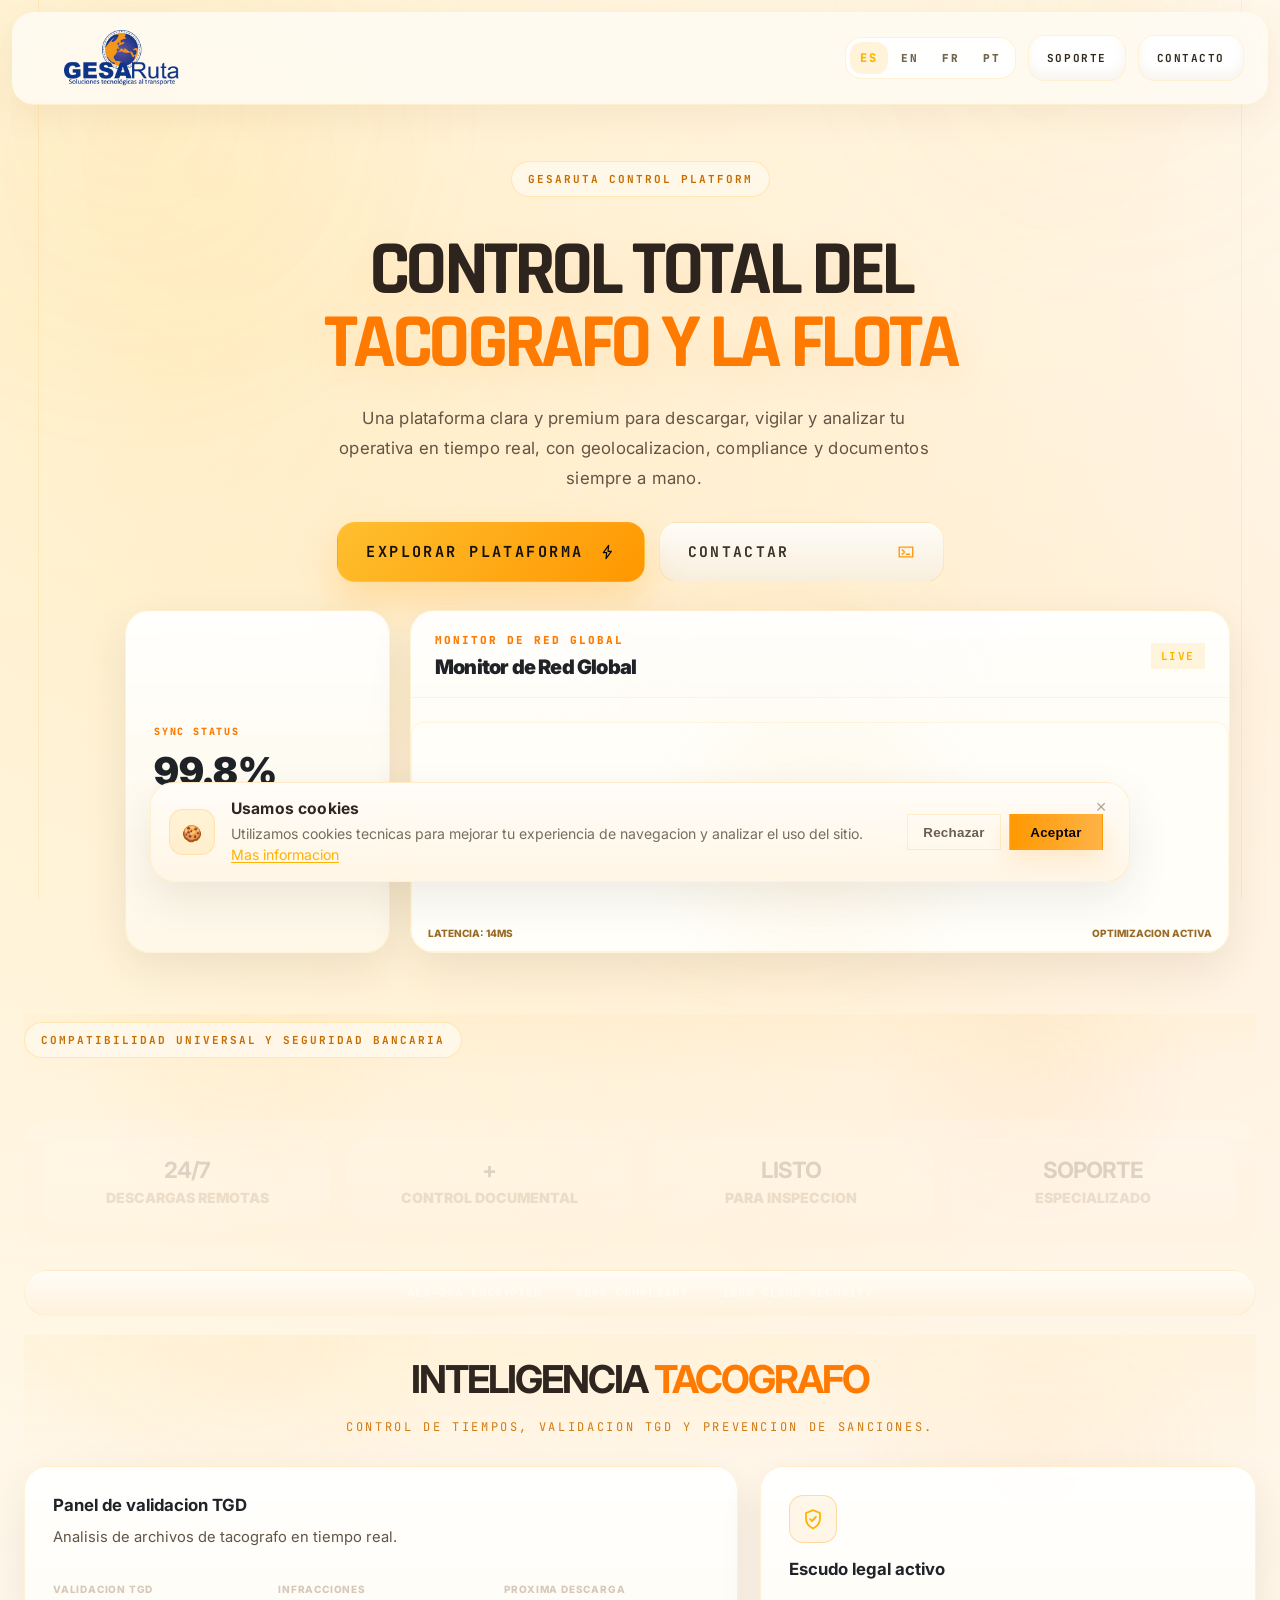
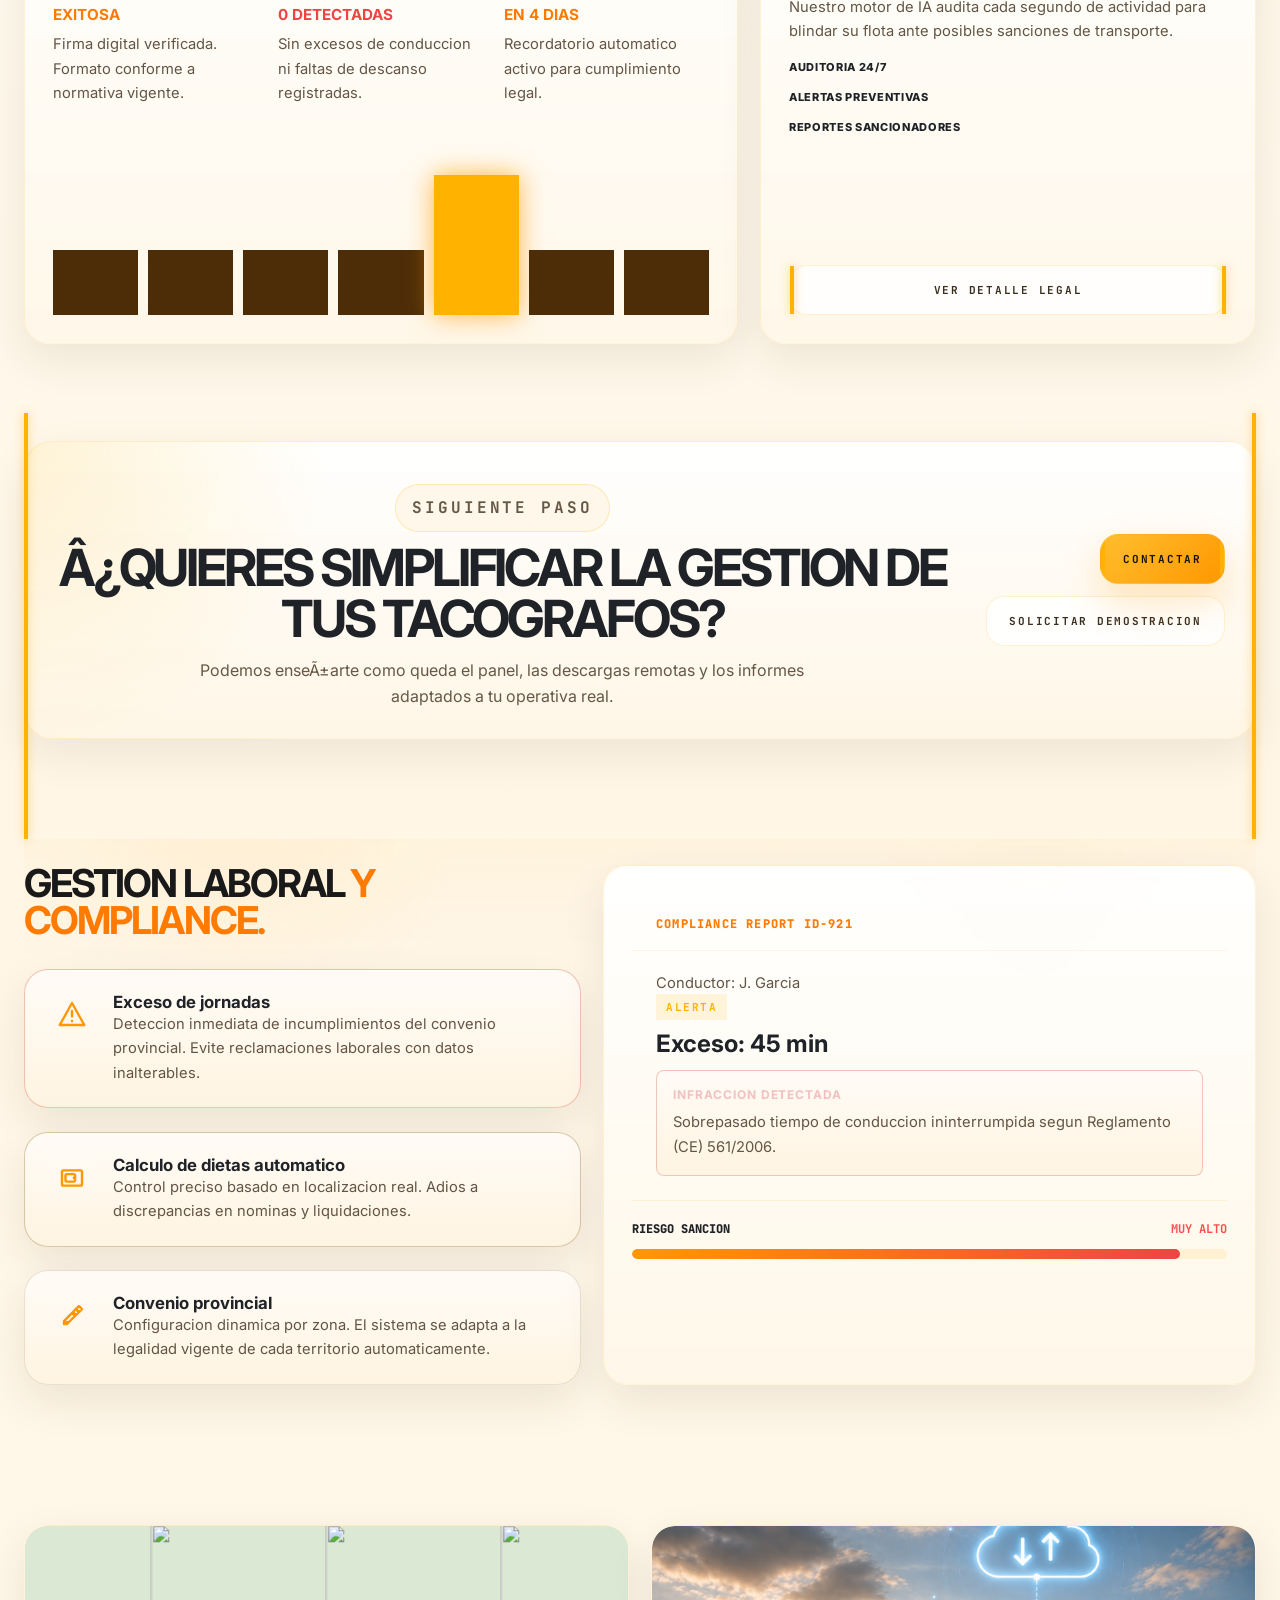
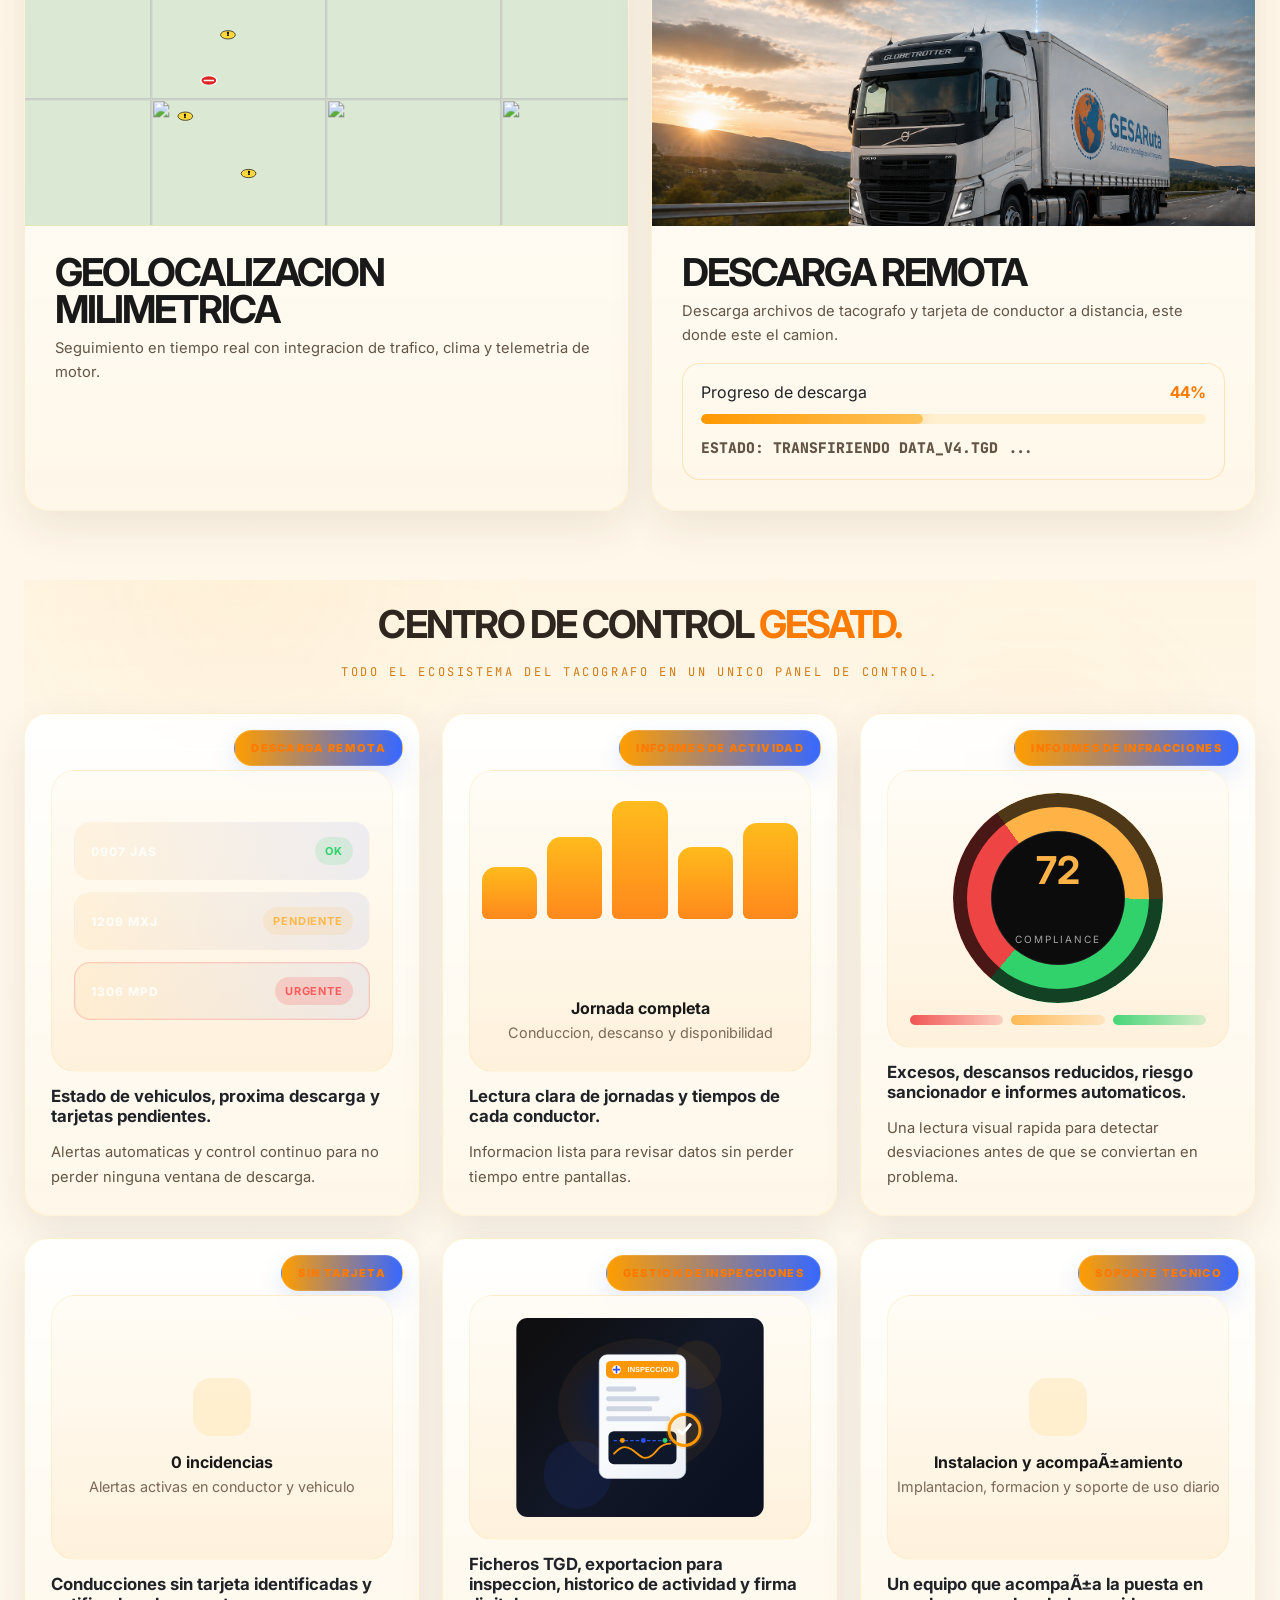
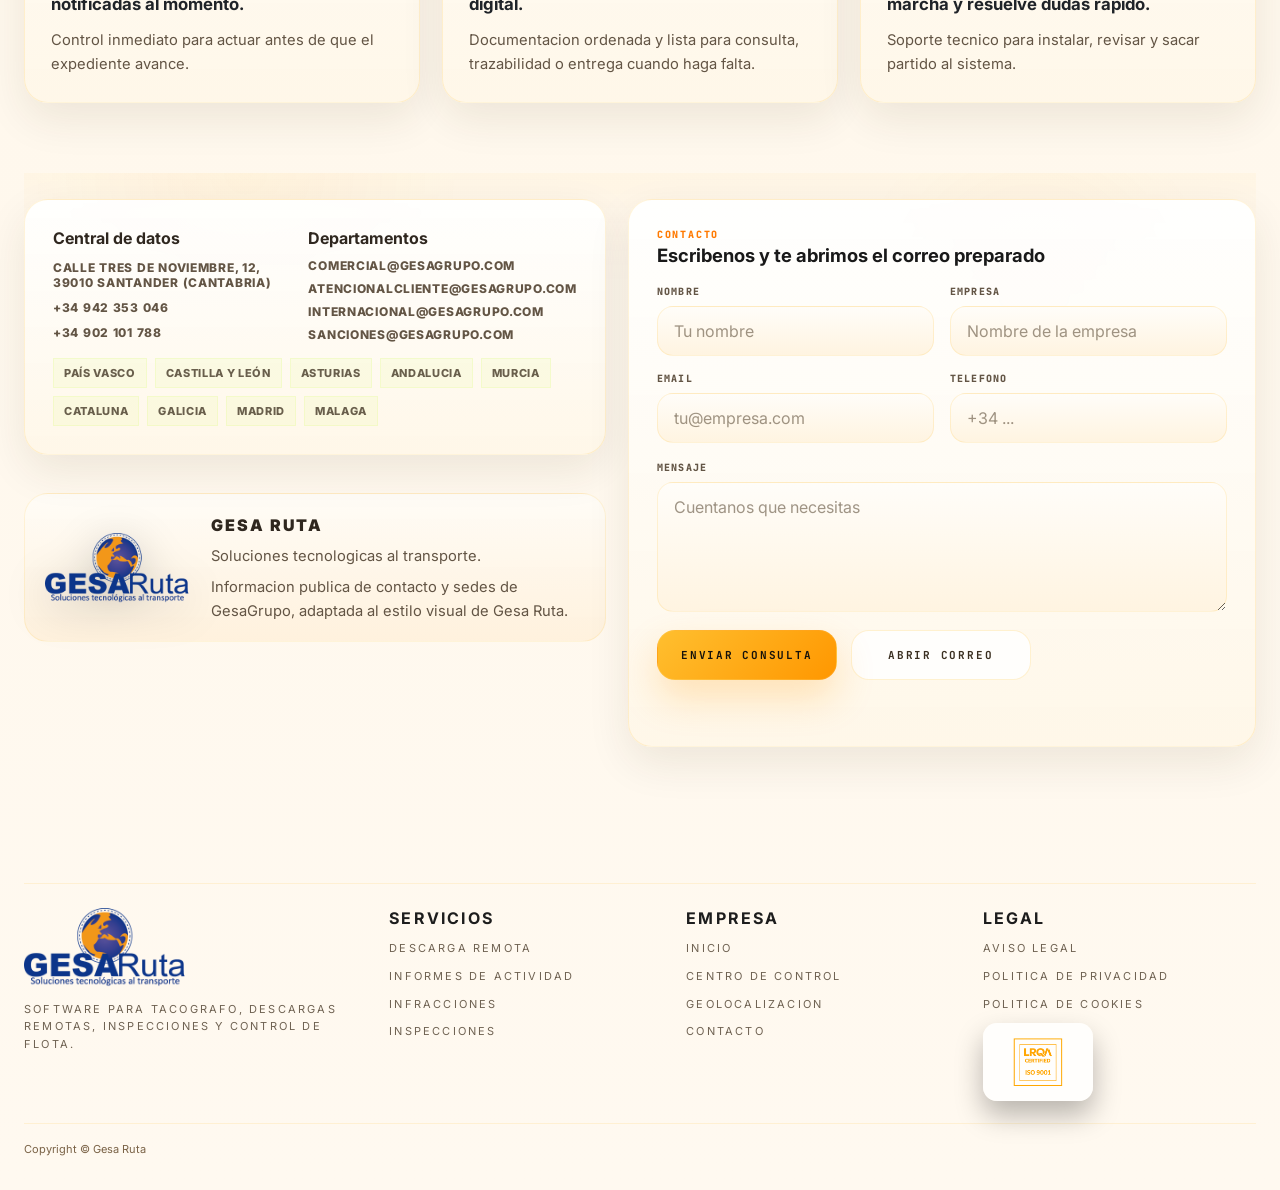
==== commit 6d25bacb: "feat: adapt landing to workerz-inspired template" ====
--- a/index.html
+++ b/index.html
@@ -4,12 +4,13 @@
     <meta charset="UTF-8" />
     <meta name="viewport" content="width=device-width, initial-scale=1.0" />
     <title>Gesa Ruta</title>
-    <link rel="icon" type="image/png" href="gesaruta-blanco.png?v=3" />
-    <link rel="apple-touch-icon" href="gesaruta-blanco.png?v=3" />
+    <link rel="icon" type="image/png" href="gesaruta.png?v=4" />
+    <link rel="apple-touch-icon" href="gesaruta.png?v=4" />
     <link rel="preconnect" href="https://fonts.googleapis.com" />
     <link rel="preconnect" href="https://fonts.gstatic.com" crossorigin />
-    <link href="https://fonts.googleapis.com/css2?family=Rajdhani:wght@400;500;600;700&family=JetBrains+Mono:wght@400;500;700&display=swap" rel="stylesheet" />
-    <link rel="stylesheet" href="styles.css?v=languages-support-1" />
+    <link href="https://fonts.googleapis.com/css2?family=Inter:wght@400;500;600;700;800&family=Rajdhani:wght@400;500;600;700&family=JetBrains+Mono:wght@400;500;700&display=swap" rel="stylesheet" />
+    <script src="https://unpkg.com/lucide@latest"></script>
+    <link rel="stylesheet" href="styles.css?v=template-refresh-3" />
   </head>
   <body>
     <div class="backdrop-grid"></div>
@@ -36,15 +37,15 @@
     <header class="topbar">
       <div class="brand">
         <a href="#hero" aria-label="Volver arriba">
-          <img class="brand-logo-full" src="gesaruta-blanco.png?v=3" alt="GesaRuta" />
+          <img class="brand-logo-full" src="gesaruta.png?v=4" alt="GesaRuta" />
         </a>
       </div>
       <div class="header-actions">
         <nav class="language-switcher" aria-label="Seleccionar idioma">
-          <button class="language-btn is-active" type="button" data-language="es" aria-label="Ver la web en español" title="Español"><span aria-hidden="true">🇪🇸</span></button>
-          <button class="language-btn" type="button" data-language="en" aria-label="Translate website to English" title="English"><span aria-hidden="true">🇬🇧</span></button>
-          <button class="language-btn" type="button" data-language="fr" aria-label="Traduire le site en français" title="Français"><span aria-hidden="true">🇫🇷</span></button>
-          <button class="language-btn" type="button" data-language="pt" aria-label="Traduzir o site para português" title="Português"><span aria-hidden="true">🇵🇹</span></button>
+          <button class="language-btn is-active" type="button" data-language="es" aria-label="Ver la web en espanol" title="Espanol"><span aria-hidden="true">ES</span></button>
+          <button class="language-btn" type="button" data-language="en" aria-label="Translate website to English" title="English"><span aria-hidden="true">EN</span></button>
+          <button class="language-btn" type="button" data-language="fr" aria-label="Traduire le site en francais" title="Francais"><span aria-hidden="true">FR</span></button>
+          <button class="language-btn" type="button" data-language="pt" aria-label="Traduzir o site para portugues" title="Portugues"><span aria-hidden="true">PT</span></button>
         </nav>
         <a
           class="header-support-btn"
@@ -61,23 +62,23 @@
     <main>
       <section class="hero section" id="hero">
         <div class="hero-copy reveal">
-          <p class="eyebrow">Control de tacografo y flota</p>
+          <p class="eyebrow">GesaRuta Control Platform</p>
           <h1 class="hero-metallic">
-            <span class="block">DOMINIO TOTAL</span>
-            <span class="block accent">EN CADA MOVIMIENTO.</span>
+            <span class="block">CONTROL TOTAL DEL</span>
+            <span class="block accent">TACOGRAFO Y LA FLOTA</span>
           </h1>
           <p class="lead">
-            La ingenieria de software mas agresiva para transporte. Transformamos la complejidad en un arma estrategica de eficiencia.
+            Una plataforma clara y premium para descargar, vigilar y analizar tu operativa en tiempo real, con geolocalizacion, compliance y documentos siempre a mano.
           </p>
           <div class="hero-actions">
             <a class="cta hero-cta" href="#soluciones">
-              <span>Explorar GESATD</span>
+              <span>Explorar plataforma</span>
               <svg class="cta-icon" aria-hidden="true" viewBox="0 0 24 24" role="img">
                 <path d="M13 2L5 13h5l-1 9 8-11h-5l1-9z" fill="none" stroke="currentColor" stroke-width="1.8" stroke-linejoin="round" stroke-linecap="round" />
               </svg>
             </a>
             <a class="ghost hero-ghost" href="#contacto">
-              <span>Solicitar demo</span>
+              <span>Contactar</span>
               <svg class="ghost-icon" aria-hidden="true" viewBox="0 0 24 24" role="img">
                 <path d="M3 5.5h18v13H3z" fill="none" stroke="currentColor" stroke-width="1.8" rx="2" ry="2" />
                 <path d="M7 9l3 3-3 3" fill="none" stroke="currentColor" stroke-width="1.8" stroke-linecap="round" stroke-linejoin="round" />
@@ -125,9 +126,12 @@
       </section>
 
       <section class="section compat reveal">
-        <p class="eyebrow center">Compatibilidad universal & seguridad bancaria</p>
-        <div class="compat-strip">
-          <span>Scania</span><span>Volvo Trucks</span><span>Daf</span><span>Iveco</span><span>Man</span><span>Renault</span><span>Mercedes-Benz</span><span>Scania</span><span>Volvo Trucks</span><span>Daf</span>
+        <p class="eyebrow center">Compatibilidad universal y seguridad bancaria</p>
+        <div class="compat-strip stats-strip">
+          <div><strong>24/7</strong><span>Descargas remotas</span></div>
+          <div><strong>+</strong><span>Control documental</span></div>
+          <div><strong>Listo</strong><span>Para inspeccion</span></div>
+          <div><strong>Soporte</strong><span>Especializado</span></div>
         </div>
         <div class="security-row">
           <span>AES-256 encrypted</span>
@@ -139,20 +143,20 @@
       <section class="section feature-band reveal" id="soluciones">
         <div class="section-title center">
           <h2><span>INTELIGENCIA</span> <span class="accent">TACOGRAFO</span></h2>
-          <p>Control absoluto de tiempos, validacion TGD y prevencion de sanciones.</p>
+          <p>Control de tiempos, validacion TGD y prevencion de sanciones.</p>
         </div>
 
         <div class="split-layout" id="tacografo">
           <article class="wide-panel">
             <div class="panel-copy">
-              <h3>Panel de Validacion TGD</h3>
-              <p>Analisis heuristico de archivos de tacografo en tiempo real.</p>
+            <h3>Panel de validacion TGD</h3>
+            <p>Analisis de archivos de tacografo en tiempo real.</p>
             </div>
             <div class="metrics-row">
               <div class="metric">
                 <span>Validacion TGD</span>
                 <strong class="ok">Exitosa</strong>
-                <p>Firma digital verificada. Formato conforme a la normativa vigente.</p>
+                <p>Firma digital verificada. Formato conforme a normativa vigente.</p>
               </div>
               <div class="metric">
                 <span>Infracciones</span>
@@ -189,10 +193,24 @@
         </div>
       </section>
 
+      <section class="section final-cta reveal">
+        <div class="final-cta-inner">
+          <div>
+            <p class="eyebrow">Siguiente paso</p>
+            <h2>Â¿Quieres simplificar la gestion de tus tacografos?</h2>
+            <p>Podemos enseÃ±arte como queda el panel, las descargas remotas y los informes adaptados a tu operativa real.</p>
+          </div>
+          <div class="final-cta-actions">
+            <a class="cta" href="#contacto">Contactar</a>
+            <a class="ghost" href="#contacto">Solicitar demostracion</a>
+          </div>
+        </div>
+      </section>
+
       <section class="section compliance reveal">
         <div class="two-col">
           <div class="left-stack">
-            <h2>GESTION LABORAL <span class="accent">& COMPLIANCE.</span></h2>
+            <h2>GESTION LABORAL <span class="accent">Y COMPLIANCE.</span></h2>
             <article class="alert-card red">
               <svg class="alert-ico" aria-hidden="true" viewBox="0 0 24 24" role="img">
                 <path d="M12 3 2.8 19.5h18.4L12 3z" fill="none" stroke="currentColor" stroke-width="1.8" stroke-linejoin="round"/>
@@ -200,8 +218,8 @@
                 <circle cx="12" cy="16.5" r="1" fill="currentColor"/>
               </svg>
               <div>
-                <h3>Exceso de Jornadas</h3>
-                <p>Deteccion inmediata de incumplimientos del Convenio Provincial. Evite reclamaciones laborales con datos inalterables.</p>
+                <h3>Exceso de jornadas</h3>
+                <p>Deteccion inmediata de incumplimientos del convenio provincial. Evite reclamaciones laborales con datos inalterables.</p>
               </div>
             </article>
             <article class="alert-card amber">
@@ -211,8 +229,8 @@
                 <circle cx="13.7" cy="11.9" r="1.2" fill="currentColor"/>
               </svg>
               <div>
-                <h3>Calculo de Dietas Automatico</h3>
-                <p>Control preciso basado en localizacion real. Adios a las discrepancias en nominas y liquidaciones.</p>
+                <h3>Calculo de dietas automatico</h3>
+                <p>Control preciso basado en localizacion real. Adios a discrepancias en nominas y liquidaciones.</p>
               </div>
             </article>
             <article class="alert-card gray">
@@ -223,7 +241,7 @@
                 <path d="M7 16.7h2.2" fill="none" stroke="currentColor" stroke-width="1.8" stroke-linecap="round"/>
               </svg>
               <div>
-                <h3>Convenio Provincial</h3>
+                <h3>Convenio provincial</h3>
                 <p>Configuracion dinamica por zona. El sistema se adapta a la legalidad vigente de cada territorio automaticamente.</p>
               </div>
             </article>
@@ -364,7 +382,7 @@
           </div>
           <div class="geo-copy">
             <h2>GEOLOCALIZACION MILIMETRICA</h2>
-            <p>Precision de grado militar. Siga cada activo en tiempo real con integracion de trafico, clima y telemetria de motor.</p>
+            <p>Seguimiento en tiempo real con integracion de trafico, clima y telemetria de motor.</p>
           </div>
         </article>
 
@@ -374,7 +392,7 @@
           </div>
           <div class="download-copy">
             <h2>DESCARGA REMOTA</h2>
-            <p>Olvide las molestias de desplazarse al vehiculo. Descargue archivos de tacografo y tarjeta de conductor a distancia, este donde este el camion.</p>
+            <p>Descarga archivos de tacografo y tarjeta de conductor a distancia, este donde este el camion.</p>
             <div class="download-progress">
               <div class="download-head">
                 <span>Progreso de descarga</span>
@@ -396,7 +414,7 @@
         </div>
         <div class="hardware-grid">
           <article class="hardware-card">
-            <span class="chip">CONTROL DE DESCARGAS</span>
+            <span class="chip">DESCARGA REMOTA</span>
             <div class="module-visual module-downloads" aria-hidden="true">
               <div class="module-mini-dashboard">
                 <div class="module-mini-row">
@@ -417,7 +435,21 @@
             <p>Alertas automaticas y control continuo para no perder ninguna ventana de descarga.</p>
           </article>
           <article class="hardware-card">
-            <span class="chip">ANALISIS DE INFRACCIONES</span>
+            <span class="chip">INFORMES DE ACTIVIDAD</span>
+            <div class="module-visual module-activity" aria-hidden="true">
+              <div class="activity-bars">
+                <span></span><span></span><span></span><span></span><span></span>
+              </div>
+              <div class="activity-caption">
+                <strong>Jornada completa</strong>
+                <span>Conduccion, descanso y disponibilidad</span>
+              </div>
+            </div>
+            <h3>Lectura clara de jornadas y tiempos de cada conductor.</h3>
+            <p>Informacion lista para revisar datos sin perder tiempo entre pantallas.</p>
+          </article>
+          <article class="hardware-card">
+            <span class="chip">INFORMES DE INFRACCIONES</span>
             <div class="module-visual module-compliance" aria-hidden="true">
               <div class="module-score-ring">
                 <div class="module-score-core">
@@ -435,16 +467,40 @@
             <p>Una lectura visual rapida para detectar desviaciones antes de que se conviertan en problema.</p>
           </article>
           <article class="hardware-card">
-            <span class="chip">GESTION DOCUMENTAL</span>
+            <span class="chip">SIN TARJETA</span>
+            <div class="module-visual module-no-card" aria-hidden="true">
+              <div class="no-card-box">
+                <i data-lucide="badge-alert"></i>
+                <strong>0 incidencias</strong>
+                <span>Alertas activas en conductor y vehiculo</span>
+              </div>
+            </div>
+            <h3>Conducciones sin tarjeta identificadas y notificadas al momento.</h3>
+            <p>Control inmediato para actuar antes de que el expediente avance.</p>
+          </article>
+          <article class="hardware-card">
+            <span class="chip">GESTION DE INSPECCIONES</span>
             <div class="module-visual module-docs" aria-hidden="true">
               <div class="doc-carousel">
-                <img class="doc-slide is-active" src="doc-archive-1.svg?v=1" alt="" />
-                <img class="doc-slide" src="doc-archive-2.svg?v=1" alt="" />
-                <img class="doc-slide" src="doc-archive-3.svg?v=1" alt="" />
+                <img class="doc-slide is-active" src="doc-archive-1.svg?v=1" alt="Documento de inspeccion" />
+                <img class="doc-slide" src="doc-archive-2.svg?v=1" alt="Informe de inspeccion" />
+                <img class="doc-slide" src="doc-archive-3.svg?v=1" alt="Archivo de actividad" />
               </div>
             </div>
             <h3>Ficheros TGD, exportacion para inspeccion, historico de actividad y firma digital.</h3>
             <p>Documentacion ordenada y lista para consulta, trazabilidad o entrega cuando haga falta.</p>
+          </article>
+          <article class="hardware-card">
+            <span class="chip">SOPORTE TECNICO</span>
+            <div class="module-visual module-support" aria-hidden="true">
+              <div class="support-stack">
+                <i data-lucide="headset"></i>
+                <strong>Instalacion y acompaÃ±amiento</strong>
+                <span>Implantacion, formacion y soporte de uso diario</span>
+              </div>
+            </div>
+            <h3>Un equipo que acompaÃ±a la puesta en marcha y resuelve dudas rapido.</h3>
+            <p>Soporte tecnico para instalar, revisar y sacar partido al sistema.</p>
           </article>
         </div>
       </section>      <section class="section contact reveal" id="contacto">
@@ -478,10 +534,10 @@
             </div>
           </div>
           <div class="contact-brand-footer">
-            <img class="contact-brand-logo" src="gesaruta-blanco.png?v=3" alt="Gesa Ruta" />
+            <img class="contact-brand-logo" src="gesaruta.png?v=4" alt="Gesa Ruta" />
             <div class="contact-brand-copy">
               <p class="contact-brand-name">Gesa Ruta</p>
-              <p>Soluciones tecnolgicas al transporte.</p>
+              <p>Soluciones tecnologicas al transporte.</p>
               <p>Informacion publica de contacto y sedes de GesaGrupo, adaptada al estilo visual de Gesa Ruta.</p>
             </div>
           </div>
@@ -506,7 +562,7 @@
                 <input type="email" name="email" id="contact-email" placeholder="tu@empresa.com" required />
               </label>
               <label>
-                <span>Telfono</span>
+                <span>Telefono</span>
                 <input type="tel" name="phone" id="contact-phone" placeholder="+34 ..." />
               </label>
             </div>
@@ -516,7 +572,7 @@
             </label>
             <div class="contact-actions">
               <button class="cta" type="submit">Enviar consulta</button>
-              <a class="ghost" href="mailto:comercial@gesagrupo.comsubject=Solicitud%20de%20contacto%20GESAGRUPO">Abrir correo</a>
+              <a class="ghost" href="mailto:comercial@gesagrupo.com?subject=Solicitud%20de%20contacto%20GESAGRUPO">Abrir correo</a>
             </div>
             <p class="contact-feedback" id="contact-feedback" aria-live="polite"></p>
           </form>
@@ -524,14 +580,35 @@
       </section>
     </main>
     <footer class="footer">
-      <div class="footer-group">
+      <div class="footer-columns">
+        <div class="footer-brand">
+          <img class="footer-brand-logo" src="gesaruta.png?v=4" alt="GesaRuta" />
+          <p>Software para tacografo, descargas remotas, inspecciones y control de flota.</p>
+        </div>
+        <div>
+          <h3>Servicios</h3>
+          <a href="#hardware">Descarga remota</a>
+          <a href="#hardware">Informes de actividad</a>
+          <a href="#hardware">Infracciones</a>
+          <a href="#hardware">Inspecciones</a>
+        </div>
+        <div>
+          <h3>Empresa</h3>
+          <a href="#hero">Inicio</a>
+          <a href="#soluciones">Centro de control</a>
+          <a href="#geolocalizacion">Geolocalizacion</a>
+          <a href="#contacto">Contacto</a>
+        </div>
+        <div>
+          <h3>Legal</h3>
+          <a href="aviso-legal.html">Aviso legal</a>
+          <a href="privacidad.html">Politica de privacidad</a>
+          <a href="cookies.html">Politica de cookies</a>
+          <img class="footer-seal-image" src="ISO9001.png" alt="ISO 9001 LRQA Certified" />
+        </div>
+      </div>
+      <div class="footer-bottom">
         <span>Copyright &copy; Gesa Ruta</span>
-      </div>
-      <div class="footer-group">
-        <img class="footer-seal-image" src="ISO9001.png" alt="ISO 9001 LRQA Certified" />
-        <a class="footer-link" href="aviso-legal.html">Aviso legal</a>
-        <a class="footer-link" href="privacidad.html">Pol&iacute;tica de privacidad</a>
-        <a class="footer-link" href="cookies.html">Pol&iacute;tica de cookies</a>
       </div>
     </footer>
 <aside class="cookie-banner" id="cookie-banner" aria-live="polite" aria-label="Aviso de cookies">
@@ -553,8 +630,11 @@
     </aside>
 
     <script src="script.js?v=languages-support-1"></script>
+    <script>
+      if (window.lucide && typeof window.lucide.createIcons === "function") {
+        window.lucide.createIcons();
+      }
+    </script>
     <script async src="https://translate.google.com/translate_a/element.js?cb=googleTranslateElementInit"></script>
   </body>
 </html>
-
-
--- a/styles.css
+++ b/styles.css
@@ -1,9 +1,9 @@
 :root {
-  --bg: #111214;
-  --panel: rgba(31, 33, 36, 0.96);
-  --panel-soft: rgba(38, 40, 43, 0.92);
-  --text: #ece8d7;
-  --muted: rgba(202, 196, 170, 0.78);
+  --bg: #fcfaf5;
+  --panel: rgba(255, 255, 255, 0.94);
+  --panel-soft: rgba(247, 242, 231, 0.96);
+  --text: #1f2328;
+  --muted: rgba(73, 61, 44, 0.72);
   --accent: #ffb300;
   --accent-strong: #ff7a00;
   --accent-soft: rgba(255, 179, 0, 0.12);
@@ -18,9 +18,9 @@
   margin: 0;
   font-family: "Rajdhani", sans-serif;
   background:
-    linear-gradient(180deg, rgba(255,255,255,0.02), transparent 16%),
-    radial-gradient(circle at top, rgba(255, 179, 0, 0.05), transparent 26%),
-    linear-gradient(180deg, #0f1012 0%, #15171a 38%, #111214 100%);
+    linear-gradient(180deg, rgba(255,255,255,0.82), rgba(255,255,255,0.52)),
+    radial-gradient(circle at top, rgba(255, 179, 0, 0.12), transparent 28%),
+    linear-gradient(180deg, #fffdf8 0%, #f8f2e6 42%, #f6efe3 100%);
   color: var(--text);
   overflow-x: hidden;
 }
@@ -69,11 +69,11 @@
 }
 .nexus-vignette {
   z-index: 0;
-  background: radial-gradient(circle at center, transparent 0%, rgba(10,11,12,0.9) 92%);
+  background: radial-gradient(circle at center, transparent 0%, rgba(244,236,220,0.85) 92%);
 }
 .nexus-scanlines {
   z-index: 1;
-  opacity: 0.04;
+  opacity: 0.05;
   mix-blend-mode: normal;
   background-image: repeating-linear-gradient(0deg, transparent, transparent 3px, rgba(255,179,0,0.08) 3px, rgba(255,179,0,0.08) 4px);
 }
@@ -83,8 +83,8 @@
   top: auto;
   width: 72%;
   height: 76vh;
-  background: #4c4f55;
-  opacity: 0.06;
+  background: #ffcf8a;
+  opacity: 0.18;
   clip-path: polygon(0 100%, 0 20%, 80% 100%);
 }
 .nexus-orange-wedge-soft {
@@ -93,8 +93,8 @@
   top: auto;
   width: 62%;
   height: 66vh;
-  background: #2b2d31;
-  opacity: 0.12;
+  background: #ffd79d;
+  opacity: 0.22;
   clip-path: polygon(0 100%, 0 40%, 60% 100%);
 }
 .nexus-beams {
@@ -123,11 +123,11 @@
   justify-content: space-between;
   align-items: center;
   padding: 18px clamp(24px, 3vw, 48px); position: sticky; top: 0; z-index: 20;
-  background: linear-gradient(180deg, rgba(25,27,30,0.96), rgba(16,17,19,0.94));
+  background: linear-gradient(180deg, rgba(255,255,255,0.9), rgba(247,241,229,0.96));
   backdrop-filter: blur(8px);
-  border-bottom: 1px solid rgba(255,255,255,0.06);
+  border-bottom: 1px solid rgba(255,179,0,0.16);
   border-radius: 0;
-  box-shadow: 0 10px 24px rgba(0, 0, 0, 0.28), inset 0 -1px 0 rgba(255,255,255,0.03);
+  box-shadow: 0 10px 24px rgba(120, 84, 23, 0.08), inset 0 -1px 0 rgba(255,255,255,0.55);
   gap: 24px;
 }
 .brand, .hero-actions, .security-row, .contact-cols, .progress-steps { display: flex; align-items: center; gap: 18px; }
@@ -161,15 +161,15 @@
   min-height: 44px;
   padding: 0 20px;
   border-radius: 0;
-  border: 1px solid rgba(255,255,255,.08);
-  background: linear-gradient(180deg, #35393f, #26292d);
-  color: #ede7cf;
+  border: 1px solid rgba(255,179,0,.18);
+  background: linear-gradient(180deg, #fffdf8, #f4ebdb);
+  color: #32291d;
   font-weight: 700;
   letter-spacing: .14em;
   text-transform: uppercase;
   font-family: "JetBrains Mono", monospace;
   font-size: 11px;
-  box-shadow: inset 0 1px 0 rgba(255,255,255,0.08), inset 0 -6px 12px rgba(0,0,0,0.28);
+  box-shadow: inset 0 1px 0 rgba(255,255,255,0.92), inset 0 -6px 12px rgba(170, 120, 33, 0.08);
   transition: border-color .2s ease, background .2s ease, color .2s ease, transform .2s ease, box-shadow .2s ease;
   position: relative;
   overflow: hidden;
@@ -199,10 +199,10 @@
 .header-contact-btn:hover,
 .header-support-btn:hover {
   border-color: rgba(255,179,0,.22);
-  background: linear-gradient(180deg, #3c4046, #2d3035);
-  color: #fbf7e8;
+  background: linear-gradient(180deg, #fff7ea, #f7ecda);
+  color: #1f2328;
   transform: translateY(-1px);
-  box-shadow: inset 0 1px 0 rgba(255,255,255,0.08), inset 0 -6px 12px rgba(0,0,0,0.32);
+  box-shadow: inset 0 1px 0 rgba(255,255,255,0.95), 0 8px 16px rgba(255,179,0,0.08);
 }
 .header-contact-btn:hover::before,
 .header-contact-btn:hover::after,
@@ -211,19 +211,17 @@
   width: 6px;
   background: #fff;
 }
-.header-support-btn {
-  color: #ffffff;
-}
+.header-support-btn { color: #32291d; }
 .language-switcher {
   display: inline-flex;
   align-items: center;
   gap: 3px;
   padding: 4px;
-  border: 1px solid rgba(255,255,255,.08);
+  border: 1px solid rgba(255,179,0,.18);
   border-radius: 0;
-  background: linear-gradient(180deg, #2b2e33, #1f2125);
+  background: linear-gradient(180deg, #fffdf8, #f5ecdd);
   backdrop-filter: blur(6px);
-  box-shadow: inset 0 1px 0 rgba(255,255,255,0.05);
+  box-shadow: inset 0 1px 0 rgba(255,255,255,0.8);
 }
 .language-btn {
   width: 38px;
@@ -233,7 +231,7 @@
   border: 0;
   border-radius: 999px;
   background: transparent;
-  color: rgba(255,248,234,.74);
+  color: rgba(79, 60, 29, 0.8);
   font: inherit;
   font-size: 11px;
   font-weight: 900;
@@ -320,16 +318,13 @@
 .block { display: block; }
 .accent { color: var(--accent); font-style: normal; }
 .hero-metallic {
-  color: #e7f0c8;
+  color: #46392a;
   -webkit-text-fill-color: currentColor;
   -webkit-text-stroke: 0;
   background: none;
   text-shadow: 0 0 10px rgba(255,179,0,0.12);
 }
-.hero-metallic .accent {
-  color: #ff9a1f;
-  -webkit-text-fill-color: currentColor;
-}
+.hero-metallic .accent { color: #ff7a00; -webkit-text-fill-color: currentColor; }
 .lead, .section-title p, .geo-copy p, .download-card p, .final-cta p, .contact-brand p, .hardware-card p, .side-panel p, .wide-panel p, .metric p, .alert-card p, .report-body p {
   color: var(--muted); line-height: 1.65; font-size: 0.92rem;
 }
@@ -429,10 +424,10 @@
 .hero-side { display: grid; gap: 24px; }
 .hero-copy { padding-top: 12px; }
 .status-card, .dashboard-card, .wide-panel, .side-panel, .report-card, .geo-card, .download-card, .hardware-card, .alert-card {
-  background: linear-gradient(180deg, rgba(39,42,46,0.98), rgba(27,29,32,0.98));
-  border: 1px solid rgba(255,255,255,0.08);
+  background: linear-gradient(180deg, rgba(255,255,255,0.96), rgba(245,238,226,0.96));
+  border: 1px solid rgba(255,179,0,0.12);
   border-radius: 0;
-  box-shadow: 0 10px 28px rgba(0,0,0,0.22), inset 0 1px 0 rgba(255,255,255,0.05);
+  box-shadow: 0 10px 28px rgba(145, 104, 27, 0.08), inset 0 1px 0 rgba(255,255,255,0.68);
   position: relative;
   overflow: hidden;
 }
@@ -526,10 +521,10 @@
   margin-top: 24px;
   min-height: 220px;
   background:
-    radial-gradient(circle at 50% 48%, rgba(255, 152, 0, 0.035), transparent 42%),
-    #090909;
+    radial-gradient(circle at 50% 48%, rgba(255, 152, 0, 0.06), transparent 42%),
+    #fffef9;
   border-radius: 12px;
-  border: 1px solid rgba(255,255,255,0.05);
+  border: 1px solid rgba(255,179,0,0.12);
   position: relative;
   overflow: hidden;
   padding: 20px 18px 18px;
@@ -578,7 +573,7 @@
   justify-content: space-between;
   text-transform: uppercase;
   font-size: 10px;
-  color: rgba(255,255,255,0.74);
+  color: rgba(89, 72, 49, 0.78);
   font-weight: 800;
 }
 .graph-frame::before {
@@ -590,7 +585,7 @@
   transform: translateX(-120%);
   animation: none;
 }
-.graph-footer span:first-child { color: #d9b79b; }
+.graph-footer span:first-child { color: #926f3c; }
 .graph-footer span:last-child { color: var(--accent); }
 
 .section-title { margin-bottom: 28px; }
@@ -605,7 +600,7 @@
 .contact-feedback {
   font-family: "JetBrains Mono", monospace;
 }
-.section-title h2 span:first-child, .final-cta h2 span:first-child { color: #f0ece8; }
+.section-title h2 span:first-child, .final-cta h2 span:first-child { color: #2f271f; }
 
 .split-layout, .two-col, .geo-split, .hardware-grid { display: grid; gap: 28px; }
 .split-layout { grid-template-columns: 1.4fr 0.72fr; align-items: stretch; }
@@ -645,9 +640,9 @@
 .left-stack { display: grid; gap: 24px; }
 .left-stack h2 { margin-bottom: 6px; }
 .alert-card { padding: 22px; display: flex; gap: 18px; align-items: flex-start; }
-.alert-card.red { border-color: rgba(167,43,43,.65); background: rgba(50,10,10,.82); }
-.alert-card.amber { border-color: rgba(109,67,8,.85); background: rgba(35,21,7,.82); }
-.alert-card.gray { border-color: rgba(255,255,255,.14); background: rgba(26,26,26,.92); }
+.alert-card.red { border-color: rgba(212,91,67,.36); background: rgba(255,241,238,.96); }
+.alert-card.amber { border-color: rgba(143,103,32,.34); background: rgba(255,248,234,.96); }
+.alert-card.gray { border-color: rgba(196,174,138,.34); background: rgba(250,245,237,.96); }
 .alert-ico {
   width: 46px; height: 46px; border-radius: 4px; display: grid; place-items: center; font-weight: 900;
   background: rgba(255,255,255,0.03); color: #ff9800; flex: none;
@@ -655,15 +650,15 @@
   box-sizing: border-box;
 }
 .report-card { padding: 28px; border-radius: 24px; }
-.report-head { padding-bottom: 20px; border-bottom: 1px solid rgba(255,255,255,.08); text-transform: uppercase; letter-spacing: .1em; color: var(--accent); font-size: 12px; font-weight: 900; }
+.report-head { padding-bottom: 20px; border-bottom: 1px solid rgba(255,179,0,.12); text-transform: uppercase; letter-spacing: .1em; color: var(--accent); font-size: 12px; font-weight: 900; }
 .report-body { padding: 24px 0; }
 .report-body h3 { margin: 14px 0 12px; font-size: 1.5rem; }
-.issue-box { background: rgba(120,30,30,.28); border: 1px solid rgba(167,43,43,.65); border-radius: 8px; padding: 16px; }
+.issue-box { background: rgba(255,239,235,.95); border: 1px solid rgba(212,91,67,.32); border-radius: 8px; padding: 16px; }
 .issue-box strong { display: block; text-transform: uppercase; font-size: 12px; letter-spacing: .08em; margin-bottom: 8px; color: #f3c0c0; }
-.risk { border-top: 1px solid rgba(255,255,255,.08); padding-top: 20px; }
+.risk { border-top: 1px solid rgba(255,179,0,.12); padding-top: 20px; }
 .risk-head { text-transform: uppercase; font-size: 12px; font-weight: 900; }
 .risk-head strong { color: #ff4d4d; }
-.risk-bar, .download-bar { margin-top: 12px; height: 10px; background: rgba(255,255,255,.08); border-radius: 999px; overflow: hidden; }
+.risk-bar, .download-bar { margin-top: 12px; height: 10px; background: rgba(255,179,0,.12); border-radius: 999px; overflow: hidden; }
 .risk-bar span, .download-bar span { display: block; height: 100%; border-radius: 999px; background: linear-gradient(90deg, #ff9800, #ef4444); width: 92%; }
 .download-bar span {
   width: 0;
@@ -1088,8 +1083,8 @@
   gap: 16px;
 }
 .contact-summary {
-  background: linear-gradient(180deg, rgba(38,40,43,0.94), rgba(28,30,33,0.94));
-  border: 1px solid rgba(255,255,255,0.08);
+  background: linear-gradient(180deg, rgba(255,255,255,0.96), rgba(245,238,226,0.96));
+  border: 1px solid rgba(255,179,0,0.12);
   border-radius: 0;
   padding: 18px;
   display: grid;
@@ -1108,12 +1103,12 @@
 .contact-panel-head h3 {
   margin: 0 0 2px;
   font-size: 1rem;
-  color: #fff;
+  color: #2f271f;
 }
 .contact-summary a {
   display: block;
   width: fit-content;
-  color: rgba(255,255,255,.78);
+  color: rgba(73, 61, 44, 0.82);
   font-size: 12px;
   font-weight: 800;
   letter-spacing: .06em;
@@ -1135,7 +1130,7 @@
   border-radius: 0;
   background: rgba(196,255,69,.08);
   border: 1px solid rgba(196,255,69,.14);
-  color: rgba(255,255,255,.78);
+  color: rgba(73, 61, 44, 0.82);
   font-size: 11px;
   font-weight: 800;
   letter-spacing: .06em;
@@ -1162,7 +1157,7 @@
   gap: 6px;
 }
 .contact-brand-name {
-  color: #fff !important;
+  color: #2f271f !important;
   font-size: 1rem !important;
   font-weight: 900;
   text-transform: uppercase;
@@ -1172,11 +1167,11 @@
   max-width: 520px;
 }
 .contact-panel {
-  background: linear-gradient(180deg, rgba(39,42,46,0.98), rgba(27,29,32,0.98));
-  border: 1px solid rgba(255,255,255,0.08);
+  background: linear-gradient(180deg, rgba(255,255,255,0.98), rgba(245,238,226,0.98));
+  border: 1px solid rgba(255,179,0,0.12);
   border-radius: 0;
   padding: 24px;
-  box-shadow: 0 18px 60px rgba(0,0,0,.38);
+  box-shadow: 0 18px 60px rgba(145, 104, 27, 0.08);
 }
 .contact-panel-head {
   display: grid;
@@ -1202,7 +1197,7 @@
   gap: 8px;
 }
 .contact-form span {
-  color: rgba(255,255,255,.72);
+  color: rgba(73, 61, 44, 0.82);
   text-transform: uppercase;
   letter-spacing: .12em;
   font-size: 10px;
@@ -1211,9 +1206,9 @@
 .contact-form input,
 .contact-form textarea {
   width: 100%;
-  border: 1px solid rgba(255,255,255,0.08);
+  border: 1px solid rgba(255,179,0,0.14);
   border-radius: 0;
-  background: linear-gradient(180deg, #17191c, #121417);
+  background: linear-gradient(180deg, #fffefb, #f8f0e2);
   color: var(--text);
   padding: 14px 16px;
   font: inherit;
@@ -1221,7 +1216,7 @@
 }
 .contact-form input::placeholder,
 .contact-form textarea::placeholder {
-  color: rgba(255,255,255,.35);
+  color: rgba(106, 86, 57, 0.5);
 }
 .contact-form input:focus,
 .contact-form textarea:focus {
@@ -1251,7 +1246,7 @@
   letter-spacing: .05em;
 }
 .footer {
-  display: flex; justify-content: space-between; align-items: center; gap: 18px; flex-wrap: wrap; padding: 22px 0 34px; color: rgba(255,255,255,.4);
+  display: flex; justify-content: space-between; align-items: center; gap: 18px; flex-wrap: wrap; padding: 22px 0 34px; color: rgba(96, 78, 50, 0.7);
   border-top: 1px solid rgba(255,171,0,.12); text-transform: uppercase; letter-spacing: .2em; font-size: 11px;
 }
 .footer span {
@@ -1267,7 +1262,7 @@
 .status-dot { display: inline-flex; align-items: center; gap: 10px; }
 .status-dot i { width: 8px; height: 8px; border-radius: 50%; background: #31d26b; display: inline-block; }
 .footer-link {
-  color: rgba(255,255,255,.65);
+  color: rgba(73, 61, 44, 0.82);
   text-transform: uppercase;
   letter-spacing: .18em;
   font-size: 11px;
@@ -1291,11 +1286,11 @@
   bottom: 18px;
   transform: translateX(-50%);
   width: min(940px, calc(100% - 28px));
-  background: rgba(15,26,36,.92);
+  background: rgba(255,255,255,0.96);
   border: 1px solid rgba(255,171,0,.18);
   border-top: 1px solid rgba(255,171,0,.28);
   border-radius: 0;
-  box-shadow: 0 18px 44px rgba(0,0,0,.42);
+  box-shadow: 0 18px 44px rgba(145, 104, 27, 0.12);
   padding: 14px 44px 14px 14px;
   display: grid;
   grid-template-columns: auto 1fr auto;
@@ -1313,14 +1308,14 @@
   border: 0;
   border-radius: 50%;
   background: transparent;
-  color: rgba(255,255,255,.45);
+  color: rgba(73, 61, 44, 0.45);
   font-size: 1.15rem;
   line-height: 1;
   display: grid;
   place-items: center;
   cursor: pointer;
 }
-.cookie-close:hover { color: rgba(255,255,255,.82); }
+.cookie-close:hover { color: rgba(73, 61, 44, 0.82); }
 .cookie-icon {
   width: 36px;
   height: 36px;
@@ -1344,10 +1339,10 @@
 .cookie-copy strong {
   font-size: .98rem;
   letter-spacing: 0.01em;
-  color: #ffffff;
+  color: #2f271f;
 }
 .cookie-copy p {
-  color: rgba(255,255,255,.66);
+  color: rgba(73, 61, 44, 0.74);
   line-height: 1.45;
   font-size: 0.88rem;
 }
@@ -1375,8 +1370,8 @@
 }
 .cookie-btn.reject {
   background: transparent;
-  color: rgba(255,255,255,.82);
-  border-color: rgba(255,255,255,.14);
+  color: rgba(73, 61, 44, 0.82);
+  border-color: rgba(255,179,0,.18);
 }
 .cookie-btn.accept {
   background: linear-gradient(90deg, #ff9800, #ffb347);
@@ -1758,3 +1753,1015 @@
     font-size: 1rem;
   }
 }
+
+/* Template refresh */
+:root {
+  --radius-xl: 30px;
+  --radius-lg: 24px;
+  --radius-md: 18px;
+  --shadow-soft: 0 22px 60px rgba(180, 128, 30, 0.12);
+  --shadow-card: 0 16px 44px rgba(56, 41, 11, 0.09);
+}
+
+body {
+  font-family: "Inter", sans-serif;
+  background:
+    radial-gradient(circle at top left, rgba(255, 183, 0, 0.18), transparent 22%),
+    linear-gradient(180deg, #fffdf8 0%, #fff7ea 45%, #fffdf9 100%);
+}
+
+.backdrop-grid,
+.backdrop-noise,
+.nexus-vignette,
+.nexus-scanlines,
+.nexus-orange-wedge,
+.nexus-orange-wedge-soft,
+.nexus-beams {
+  display: none;
+}
+
+main {
+  position: relative;
+  padding-bottom: 48px;
+}
+
+main::before,
+main::after {
+  content: "";
+  position: fixed;
+  top: 0;
+  bottom: 0;
+  width: 1px;
+  background: rgba(255, 179, 0, 0.14);
+  pointer-events: none;
+}
+
+main::before { left: clamp(18px, 3vw, 42px); }
+main::after { right: clamp(18px, 3vw, 42px); }
+
+.section,
+.footer {
+  width: min(1320px, calc(100% - 48px));
+}
+
+.topbar {
+  padding: 18px 24px;
+  background: rgba(255, 251, 243, 0.88);
+  border-bottom: 1px solid rgba(255, 179, 0, 0.14);
+  box-shadow: 0 12px 34px rgba(130, 90, 20, 0.08);
+}
+
+.brand-logo-full {
+  width: clamp(148px, 15vw, 176px) !important;
+  max-width: clamp(148px, 15vw, 176px) !important;
+  max-height: 56px !important;
+}
+
+.header-actions {
+  gap: 12px;
+}
+
+.language-switcher,
+.header-contact-btn,
+.header-support-btn {
+  border-radius: 16px;
+}
+
+.language-switcher {
+  padding: 4px;
+  background: rgba(255, 255, 255, 0.92);
+  box-shadow: inset 0 1px 0 rgba(255, 255, 255, 0.95);
+}
+
+.language-btn {
+  border-radius: 12px;
+  font-size: 10px;
+  letter-spacing: 0.16em;
+}
+
+.language-btn span {
+  font-size: 11px;
+  font-weight: 800;
+}
+
+.header-contact-btn,
+.header-support-btn {
+  min-height: 46px;
+  padding: 0 18px;
+  background: rgba(255, 255, 255, 0.96);
+}
+
+.header-contact-btn::before,
+.header-contact-btn::after,
+.header-support-btn::before,
+.header-support-btn::after {
+  display: none;
+}
+
+.hero {
+  display: grid;
+  grid-template-columns: minmax(0, 1fr) minmax(360px, 440px);
+  gap: clamp(28px, 4vw, 48px);
+  align-items: center;
+  padding: 52px 0 60px;
+}
+
+.hero-copy {
+  max-width: 760px;
+}
+
+.eyebrow {
+  display: inline-flex;
+  align-items: center;
+  gap: 10px;
+  padding: 10px 16px;
+  border-radius: 999px;
+  border: 1px solid rgba(255, 179, 0, 0.24);
+  background: rgba(255, 248, 234, 0.92);
+  color: #c56d00;
+  font-family: "JetBrains Mono", monospace;
+  font-size: 11px;
+  font-weight: 700;
+  letter-spacing: 0.18em;
+}
+
+.hero-metallic {
+  margin: 22px 0 0;
+  color: #1b1b1b;
+  letter-spacing: -0.06em;
+  line-height: 0.95;
+  text-transform: none;
+}
+
+.hero-metallic .block {
+  display: block;
+}
+
+.hero-metallic .accent,
+.section-title .accent,
+.compliance .accent {
+  color: var(--accent-strong);
+}
+
+.lead {
+  max-width: 620px;
+  margin: 22px 0 0;
+  color: #665847;
+  font-size: 1.05rem;
+  line-height: 1.8;
+}
+
+.hero-actions {
+  margin-top: 28px;
+  gap: 14px;
+}
+
+.cta,
+.ghost {
+  border-radius: 18px;
+}
+
+.cta {
+  background: linear-gradient(135deg, #ffbf2f 0%, #ff9700 100%);
+  color: #16120b;
+  box-shadow: 0 18px 38px rgba(255, 151, 0, 0.24);
+}
+
+.ghost {
+  background: rgba(255, 255, 255, 0.86);
+  border: 1px solid rgba(255, 179, 0, 0.18);
+  color: #3a2f21;
+}
+
+.hero-side,
+.split-layout,
+.two-col,
+.geo-split,
+.hardware-grid,
+.contact {
+  align-items: stretch;
+}
+
+.status-card,
+.dashboard-card,
+.wide-panel,
+.side-panel,
+.report-card,
+.geo-card,
+.download-card,
+.hardware-card,
+.alert-card,
+.contact-summary,
+.contact-panel,
+.cookie-banner {
+  border: 1px solid rgba(255, 179, 0, 0.14);
+  border-radius: var(--radius-xl);
+  background: rgba(255, 255, 255, 0.9);
+  box-shadow: var(--shadow-card);
+  backdrop-filter: blur(10px);
+}
+
+.status-card,
+.dashboard-card {
+  background:
+    linear-gradient(180deg, rgba(255, 255, 255, 0.96), rgba(255, 248, 235, 0.92));
+}
+
+.status-card {
+  padding: 24px;
+}
+
+.dashboard-card {
+  padding: 0;
+  overflow: hidden;
+}
+
+.card-head,
+.report-head {
+  padding: 22px 24px 18px;
+  border-bottom: 1px solid rgba(255, 179, 0, 0.12);
+}
+
+.graph-frame,
+.report-body {
+  padding: 20px 24px 24px;
+}
+
+.compat {
+  padding: 8px 0 18px;
+}
+
+.compat-strip,
+.security-row {
+  border-radius: 20px;
+  background: rgba(255, 255, 255, 0.72);
+}
+
+.compat-strip {
+  padding: 22px 26px;
+  border: 1px solid rgba(255, 179, 0, 0.1);
+}
+
+.security-row {
+  margin-top: 18px;
+  padding: 14px 18px;
+  border: 1px solid rgba(255, 179, 0, 0.1);
+}
+
+.feature-band,
+.compliance,
+.hardware,
+.contact {
+  padding-top: 26px;
+}
+
+.section-title {
+  margin-bottom: 28px;
+}
+
+.section-title h2,
+.geo-copy h2,
+.download-copy h2,
+.left-stack h2 {
+  color: #171717;
+  letter-spacing: -0.05em;
+}
+
+.section-title p,
+.geo-copy p,
+.download-copy p,
+.left-stack p,
+.panel-copy p,
+.side-panel p,
+.hardware-card p,
+.contact-brand-copy p {
+  color: #6f6355;
+}
+
+.wide-panel,
+.side-panel,
+.report-card,
+.hardware-card {
+  overflow: hidden;
+}
+
+.wide-panel,
+.side-panel,
+.report-card {
+  padding: 28px;
+}
+
+.alert-card {
+  padding: 22px 24px;
+}
+
+.geo-split,
+.hardware-grid,
+.contact {
+  gap: 26px;
+}
+
+.geo-card,
+.download-card {
+  display: grid;
+  grid-template-rows: minmax(260px, 300px) auto;
+  overflow: hidden;
+}
+
+.geo-map,
+.download-visual {
+  min-height: 260px;
+  height: 100%;
+}
+
+.geo-map {
+  border-bottom: 1px solid rgba(255, 179, 0, 0.12);
+}
+
+.download-visual {
+  background: linear-gradient(180deg, rgba(255, 244, 219, 0.38), rgba(255, 255, 255, 0.02));
+}
+
+.download-truck-image {
+  width: 100%;
+  height: 100%;
+  object-fit: cover;
+}
+
+.geo-copy,
+.download-copy {
+  padding: 28px 30px 30px;
+}
+
+.hardware-card {
+  padding: 26px;
+}
+
+.chip {
+  border-radius: 999px;
+  padding: 10px 16px;
+  background: linear-gradient(90deg, #ff9d00, #3768ff);
+  color: #fff;
+  letter-spacing: 0.12em;
+  font-size: 11px;
+  box-shadow: 0 10px 24px rgba(55, 104, 255, 0.14);
+}
+
+.module-visual {
+  border-radius: 22px;
+  background: linear-gradient(180deg, rgba(255, 248, 235, 0.9), rgba(245, 247, 255, 0.92));
+  border: 1px solid rgba(255, 179, 0, 0.1);
+}
+
+.contact {
+  display: grid;
+  grid-template-columns: minmax(0, 1fr) minmax(0, 1.08fr);
+}
+
+.contact-summary,
+.contact-panel {
+  padding: 28px;
+}
+
+.contact-brand-footer {
+  margin-top: 18px;
+  padding: 18px 20px;
+  border-radius: 24px;
+  background: rgba(255, 255, 255, 0.72);
+  border: 1px solid rgba(255, 179, 0, 0.12);
+}
+
+.contact-brand-logo {
+  width: 150px;
+}
+
+.contact-form input,
+.contact-form textarea {
+  border-radius: 16px;
+  background: #fffdfa;
+  border: 1px solid rgba(255, 179, 0, 0.14);
+  color: #1f2328;
+}
+
+.footer {
+  margin-top: 20px;
+  padding: 18px 0 30px;
+  color: #7a6c59;
+}
+
+.footer-group {
+  gap: 18px;
+}
+
+.footer-seal-image {
+  border-radius: 14px;
+  background: rgba(255, 255, 255, 0.78);
+  padding: 6px;
+}
+
+.cookie-banner {
+  grid-template-columns: auto 1fr auto;
+  gap: 16px;
+  padding: 16px 18px;
+  width: min(980px, calc(100% - 24px));
+  background: rgba(255, 250, 243, 0.94);
+}
+
+.cookie-icon {
+  width: 46px;
+  height: 46px;
+  border-radius: 14px;
+  background: rgba(255, 179, 0, 0.12);
+}
+
+.cookie-close {
+  top: 12px;
+  right: 16px;
+}
+
+@media (max-width: 1100px) {
+  .hero {
+    grid-template-columns: 1fr;
+  }
+
+  .contact,
+  .geo-split,
+  .two-col,
+  .split-layout {
+    grid-template-columns: 1fr;
+  }
+}
+
+@media (max-width: 720px) {
+  main::before,
+  main::after {
+    display: none;
+  }
+
+  .section,
+  .footer {
+    width: min(100% - 24px, 1320px);
+  }
+
+  .topbar {
+    padding: 14px 12px;
+  }
+
+  .hero {
+    padding: 28px 0 32px;
+  }
+
+  .geo-card,
+  .download-card {
+    grid-template-rows: 220px auto;
+  }
+
+  .geo-copy,
+  .download-copy,
+  .hardware-card,
+  .wide-panel,
+  .side-panel,
+  .report-card,
+  .contact-summary,
+  .contact-panel {
+    padding: 22px;
+  }
+
+  .cookie-banner {
+    grid-template-columns: 1fr;
+    padding-right: 52px;
+  }
+}
+
+/* Final readability pass */
+body {
+  background:
+    radial-gradient(circle at 14% 6%, rgba(255, 183, 0, 0.18), transparent 22%),
+    radial-gradient(circle at 84% 12%, rgba(255, 140, 0, 0.08), transparent 20%),
+    linear-gradient(180deg, #fffdf8 0%, #fff6e6 40%, #fff9f0 100%);
+}
+
+.hero,
+.compat,
+.feature-band,
+.compliance,
+.hardware,
+.contact {
+  position: relative;
+}
+
+.hero::after,
+.compat::after,
+.feature-band::after,
+.compliance::after,
+.hardware::after,
+.contact::after {
+  content: "";
+  position: absolute;
+  inset: 0;
+  pointer-events: none;
+  background:
+    linear-gradient(180deg, rgba(255, 183, 0, 0.04), transparent 22%),
+    radial-gradient(circle at 18% 0%, rgba(255, 173, 57, 0.06), transparent 18%),
+    radial-gradient(circle at 82% 18%, rgba(255, 140, 0, 0.05), transparent 16%);
+  opacity: 0.9;
+}
+
+.hero > *,
+.compat > *,
+.feature-band > *,
+.compliance > *,
+.hardware > *,
+.contact > * {
+  position: relative;
+  z-index: 1;
+}
+
+.section-title p,
+.lead,
+.geo-copy p,
+.download-copy p,
+.panel-copy p,
+.side-panel p,
+.hardware-card p,
+.metric p,
+.alert-card p,
+.report-body p,
+.contact-brand-copy p,
+.contact-summary a,
+.contact-form span,
+.footer,
+.footer-link {
+  color: #635545;
+}
+
+.section-title h2,
+.geo-copy h2,
+.download-copy h2,
+.left-stack h2,
+.contact-panel-head h3 {
+  color: #191919;
+}
+
+.hero-metallic {
+  color: #2d251d;
+  text-shadow: 0 12px 34px rgba(255, 151, 0, 0.12);
+}
+
+.hero-ghost {
+  color: #3c3227;
+  background: linear-gradient(180deg, #fffdf8, #f8eedc);
+  border-color: rgba(255, 179, 0, 0.18);
+}
+
+.hero-ghost .ghost-icon {
+  color: #ff9200;
+}
+
+.status-card,
+.dashboard-card,
+.wide-panel,
+.side-panel,
+.report-card,
+.geo-card,
+.download-card,
+.hardware-card,
+.alert-card,
+.contact-summary,
+.contact-panel,
+.cookie-banner {
+  background:
+    linear-gradient(180deg, rgba(255, 255, 255, 0.94), rgba(255, 247, 232, 0.97));
+}
+
+.compat-strip,
+.security-row,
+.contact-brand-footer,
+.module-visual {
+  background:
+    linear-gradient(180deg, rgba(255, 252, 246, 0.95), rgba(255, 241, 220, 0.96));
+}
+
+.section-title p {
+  color: #d07b12;
+}
+
+.mini-label,
+.report-head,
+.chip,
+.ok,
+.warn,
+.download-head strong,
+.footer-link:hover,
+.contact-feedback {
+  color: var(--accent-strong);
+}
+
+.graph-footer,
+.graph-footer span:first-child,
+.graph-footer span:last-child,
+.download-state,
+.contact-feedback {
+  color: #9a6a25;
+}
+
+.alert-card.red,
+.alert-card.amber,
+.alert-card.gray,
+.issue-box {
+  background:
+    linear-gradient(180deg, rgba(255, 251, 246, 0.98), rgba(255, 244, 225, 0.98));
+}
+
+.contact-form input,
+.contact-form textarea {
+  background: linear-gradient(180deg, #fffdf9, #fff4e1);
+  color: #1f2328;
+}
+
+.contact-form input::placeholder,
+.contact-form textarea::placeholder {
+  color: rgba(84, 68, 47, 0.56);
+}
+
+.footer {
+  color: #7a6246;
+}
+
+.cookie-banner {
+  background: linear-gradient(180deg, rgba(255, 253, 248, 0.98), rgba(255, 245, 229, 0.96));
+}
+
+/* Template-like composition */
+.topbar {
+  max-width: min(1380px, calc(100% - 24px));
+  margin: 12px auto 0;
+  border-radius: 22px;
+}
+
+.hero {
+  grid-template-columns: 1fr;
+  justify-items: center;
+  gap: 28px;
+  padding-top: 44px;
+}
+
+.hero-copy {
+  text-align: center;
+  max-width: 960px;
+}
+
+.hero .eyebrow {
+  margin-left: auto;
+  margin-right: auto;
+}
+
+.hero-metallic {
+  font-size: clamp(3.1rem, 6vw, 5.9rem);
+}
+
+.hero-actions {
+  justify-content: center;
+  flex-wrap: wrap;
+}
+
+.hero-side {
+  width: 100%;
+  max-width: 1180px;
+  display: grid;
+  grid-template-columns: minmax(240px, 340px) minmax(0, 1fr);
+  gap: 20px;
+}
+
+.status-card {
+  min-height: 290px;
+  display: flex;
+  flex-direction: column;
+  justify-content: center;
+  padding: 28px;
+}
+
+.dashboard-card {
+  min-height: 290px;
+}
+
+.graph-frame {
+  min-height: 230px;
+}
+
+.split-layout,
+.two-col,
+.geo-split,
+.hardware-grid,
+.contact {
+  gap: 22px;
+}
+
+.split-layout {
+  grid-template-columns: 1.18fr 0.82fr;
+}
+
+.two-col {
+  grid-template-columns: 0.92fr 1.08fr;
+}
+
+.geo-split {
+  grid-template-columns: 1fr 1fr;
+}
+
+.hardware-grid {
+  grid-template-columns: repeat(3, minmax(0, 1fr));
+}
+
+.hardware-card {
+  min-height: 100%;
+}
+
+.section-title {
+  text-align: center;
+}
+
+.section-title p {
+  max-width: 720px;
+}
+
+.compat-strip,
+.security-row,
+.module-visual,
+.contact-summary,
+.contact-panel,
+.status-card,
+.dashboard-card,
+.wide-panel,
+.side-panel,
+.report-card,
+.geo-card,
+.download-card,
+.hardware-card,
+.alert-card,
+.cookie-banner {
+  border-radius: 24px;
+}
+
+.module-downloads,
+.module-compliance,
+.module-docs {
+  padding: 22px;
+  min-height: 190px;
+}
+
+.contact {
+  align-items: start;
+}
+
+.contact-brand {
+  display: flex;
+  flex-direction: column;
+  gap: 20px;
+}
+
+.contact-summary-row {
+  grid-template-columns: 1fr 1fr;
+}
+
+@media (max-width: 1100px) {
+  .hero-side {
+    grid-template-columns: 1fr;
+  }
+
+  .hardware-grid {
+    grid-template-columns: 1fr;
+  }
+}
+
+@media (max-width: 820px) {
+  .hero-copy,
+  .section-title {
+    text-align: left;
+  }
+
+  .hero .eyebrow {
+    margin-left: 0;
+  }
+
+  .hero-side,
+  .split-layout,
+  .two-col,
+  .geo-split,
+  .contact {
+    grid-template-columns: 1fr;
+  }
+
+  .contact-summary-row {
+    grid-template-columns: 1fr;
+  }
+}
+
+.stats-strip {
+  display: grid;
+  grid-template-columns: repeat(4, minmax(0, 1fr));
+  gap: 14px;
+  padding: 18px;
+}
+
+.stats-strip div {
+  border-radius: 18px;
+  padding: 18px 16px;
+  background: linear-gradient(180deg, rgba(255,255,255,0.92), rgba(255,247,233,0.96));
+  border: 1px solid rgba(255, 179, 0, 0.12);
+  text-align: center;
+  box-shadow: inset 0 1px 0 rgba(255,255,255,0.9);
+}
+
+.stats-strip strong {
+  display: block;
+  font-size: 1.4rem;
+  color: #1c1c1c;
+  letter-spacing: -0.04em;
+}
+
+.stats-strip span {
+  display: block;
+  margin-top: 6px;
+  color: #7a6246;
+  font-size: 0.88rem;
+}
+
+.module-activity,
+.module-no-card,
+.module-support {
+  display: grid;
+  place-items: center;
+  min-height: 190px;
+}
+
+.activity-bars {
+  width: 100%;
+  display: flex;
+  align-items: end;
+  justify-content: space-between;
+  gap: 10px;
+  padding: 0 12px;
+}
+
+.activity-bars span {
+  display: block;
+  flex: 1;
+  min-height: 28px;
+  border-radius: 14px 14px 6px 6px;
+  background: linear-gradient(180deg, #ffb300, #ff7a00);
+  opacity: 0.88;
+}
+
+.activity-bars span:nth-child(1) { height: 52px; }
+.activity-bars span:nth-child(2) { height: 82px; }
+.activity-bars span:nth-child(3) { height: 118px; }
+.activity-bars span:nth-child(4) { height: 72px; }
+.activity-bars span:nth-child(5) { height: 96px; }
+
+.activity-caption,
+.no-card-box,
+.support-stack {
+  margin-top: 18px;
+  text-align: center;
+}
+
+.activity-caption strong,
+.no-card-box strong,
+.support-stack strong {
+  display: block;
+  font-size: 1rem;
+  color: #191919;
+}
+
+.activity-caption span,
+.no-card-box span,
+.support-stack span {
+  display: block;
+  margin-top: 6px;
+  color: #7b6957;
+  font-size: 0.9rem;
+}
+
+.no-card-box i,
+.support-stack i {
+  display: inline-flex;
+  align-items: center;
+  justify-content: center;
+  width: 58px;
+  height: 58px;
+  border-radius: 18px;
+  color: #ff7a00;
+  background: rgba(255, 183, 0, 0.12);
+  margin-bottom: 12px;
+}
+
+.support-stack i {
+  font-size: 28px;
+}
+
+.final-cta {
+  padding-top: 28px;
+}
+
+.final-cta-inner {
+  display: flex;
+  align-items: center;
+  justify-content: space-between;
+  gap: 24px;
+  padding: 28px 30px;
+  border-radius: 28px;
+  border: 1px solid rgba(255, 179, 0, 0.14);
+  background:
+    radial-gradient(circle at top left, rgba(255, 183, 0, 0.16), transparent 24%),
+    linear-gradient(180deg, rgba(255, 255, 255, 0.96), rgba(255, 246, 230, 0.98));
+  box-shadow: 0 16px 44px rgba(56, 41, 11, 0.08);
+}
+
+.final-cta h2 {
+  margin-top: 10px;
+  font-size: clamp(2rem, 4vw, 3.3rem);
+  line-height: 0.98;
+}
+
+.final-cta p {
+  max-width: 680px;
+  margin-top: 14px;
+  color: #665847;
+}
+
+.final-cta-actions {
+  display: flex;
+  gap: 12px;
+  flex-wrap: wrap;
+  justify-content: flex-end;
+}
+
+.footer {
+  display: block;
+  margin-top: 18px;
+  padding: 24px 0 34px;
+  border-top: 1px solid rgba(255, 179, 0, 0.12);
+}
+
+.footer-columns {
+  display: grid;
+  grid-template-columns: 1.25fr repeat(3, minmax(0, 1fr));
+  gap: 24px;
+  padding-bottom: 22px;
+}
+
+.footer-columns h3 {
+  margin-bottom: 12px;
+  color: #1d1d1d;
+  font-size: 1rem;
+}
+
+.footer-columns a,
+.footer-brand p {
+  display: block;
+  color: #6f6252;
+  margin-bottom: 10px;
+  line-height: 1.6;
+}
+
+.footer-brand-logo {
+  width: 168px;
+  max-width: 100%;
+  display: block;
+  margin-bottom: 14px;
+}
+
+.footer-bottom {
+  display: flex;
+  justify-content: space-between;
+  align-items: center;
+  gap: 12px;
+  padding-top: 18px;
+  border-top: 1px solid rgba(255, 179, 0, 0.12);
+  color: #7a6246;
+}
+
+.footer-seal-image {
+  margin-top: 8px;
+  width: 110px;
+  height: auto;
+}
+
+@media (max-width: 820px) {
+  .stats-strip,
+  .footer-columns {
+    grid-template-columns: 1fr;
+  }
+
+  .final-cta-inner,
+  .footer-bottom {
+    flex-direction: column;
+    align-items: flex-start;
+  }
+
+  .final-cta-actions {
+    width: 100%;
+    justify-content: flex-start;
+  }
+}
